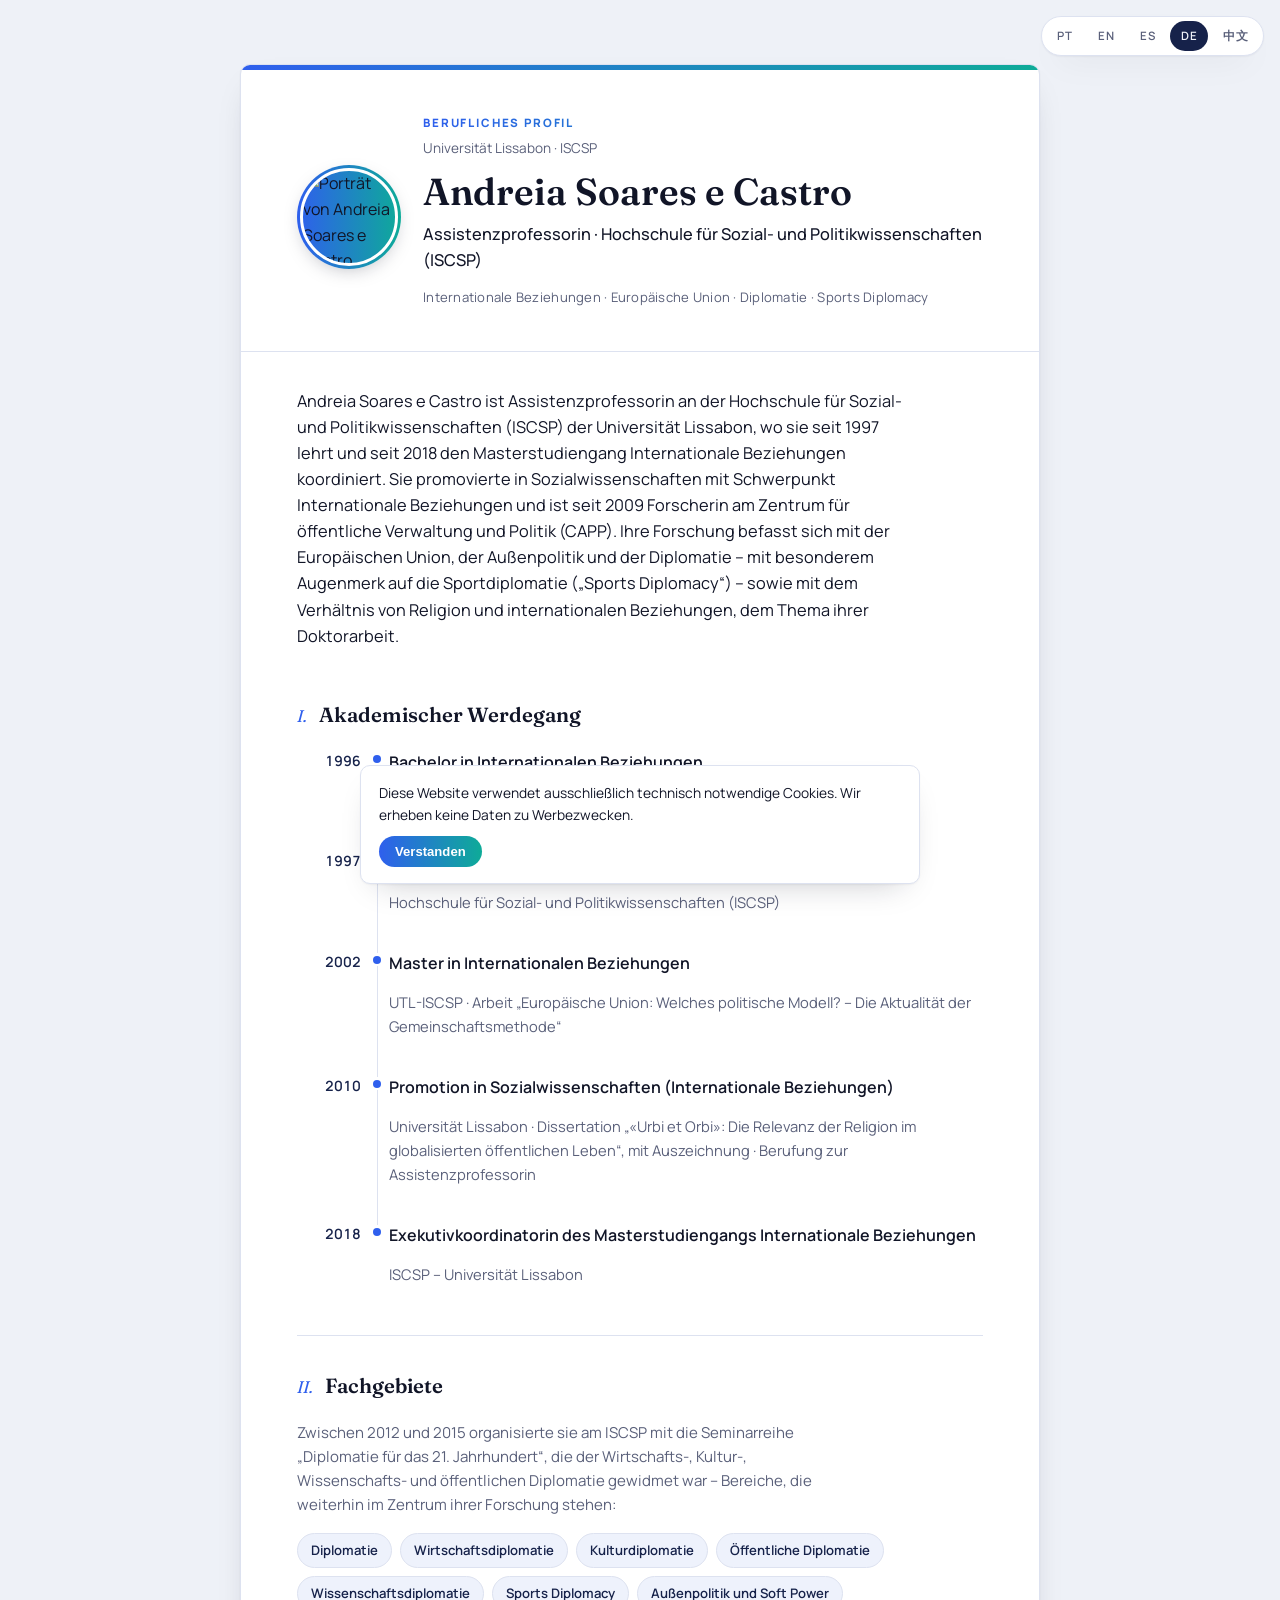
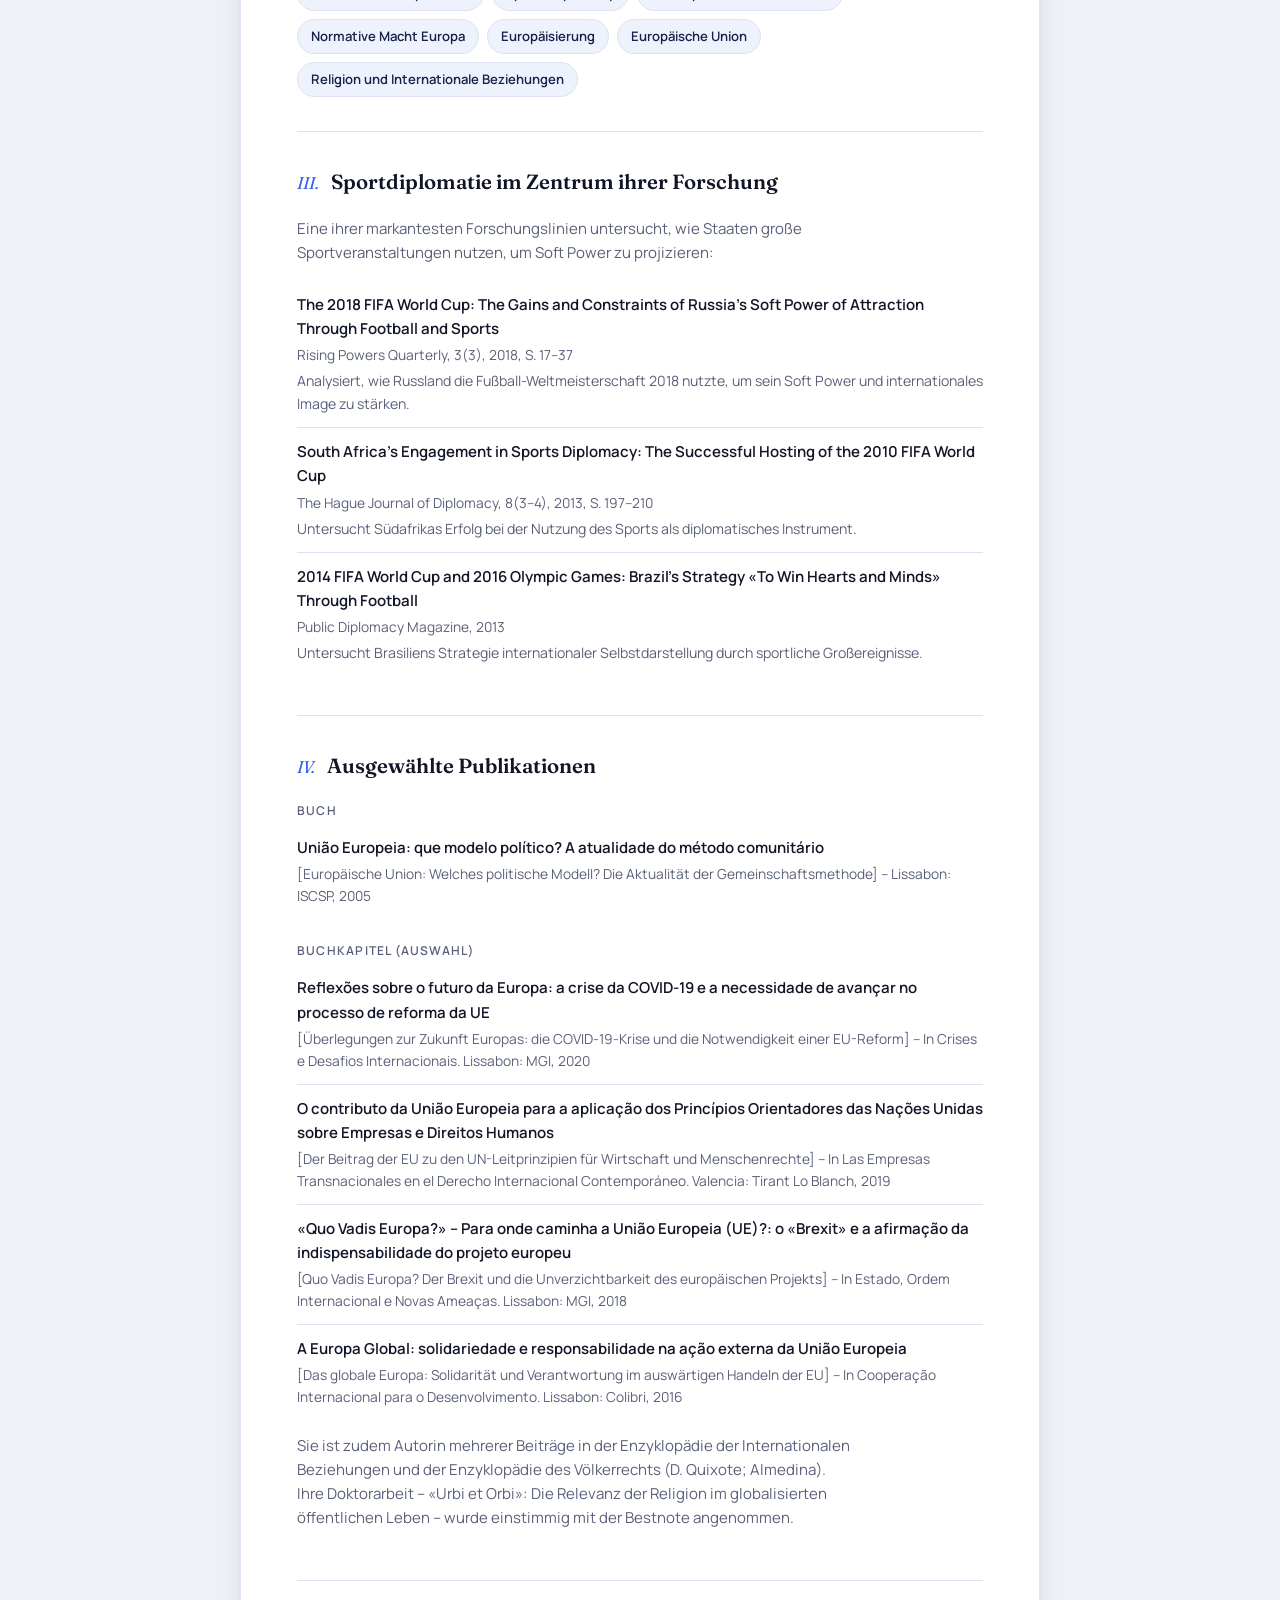
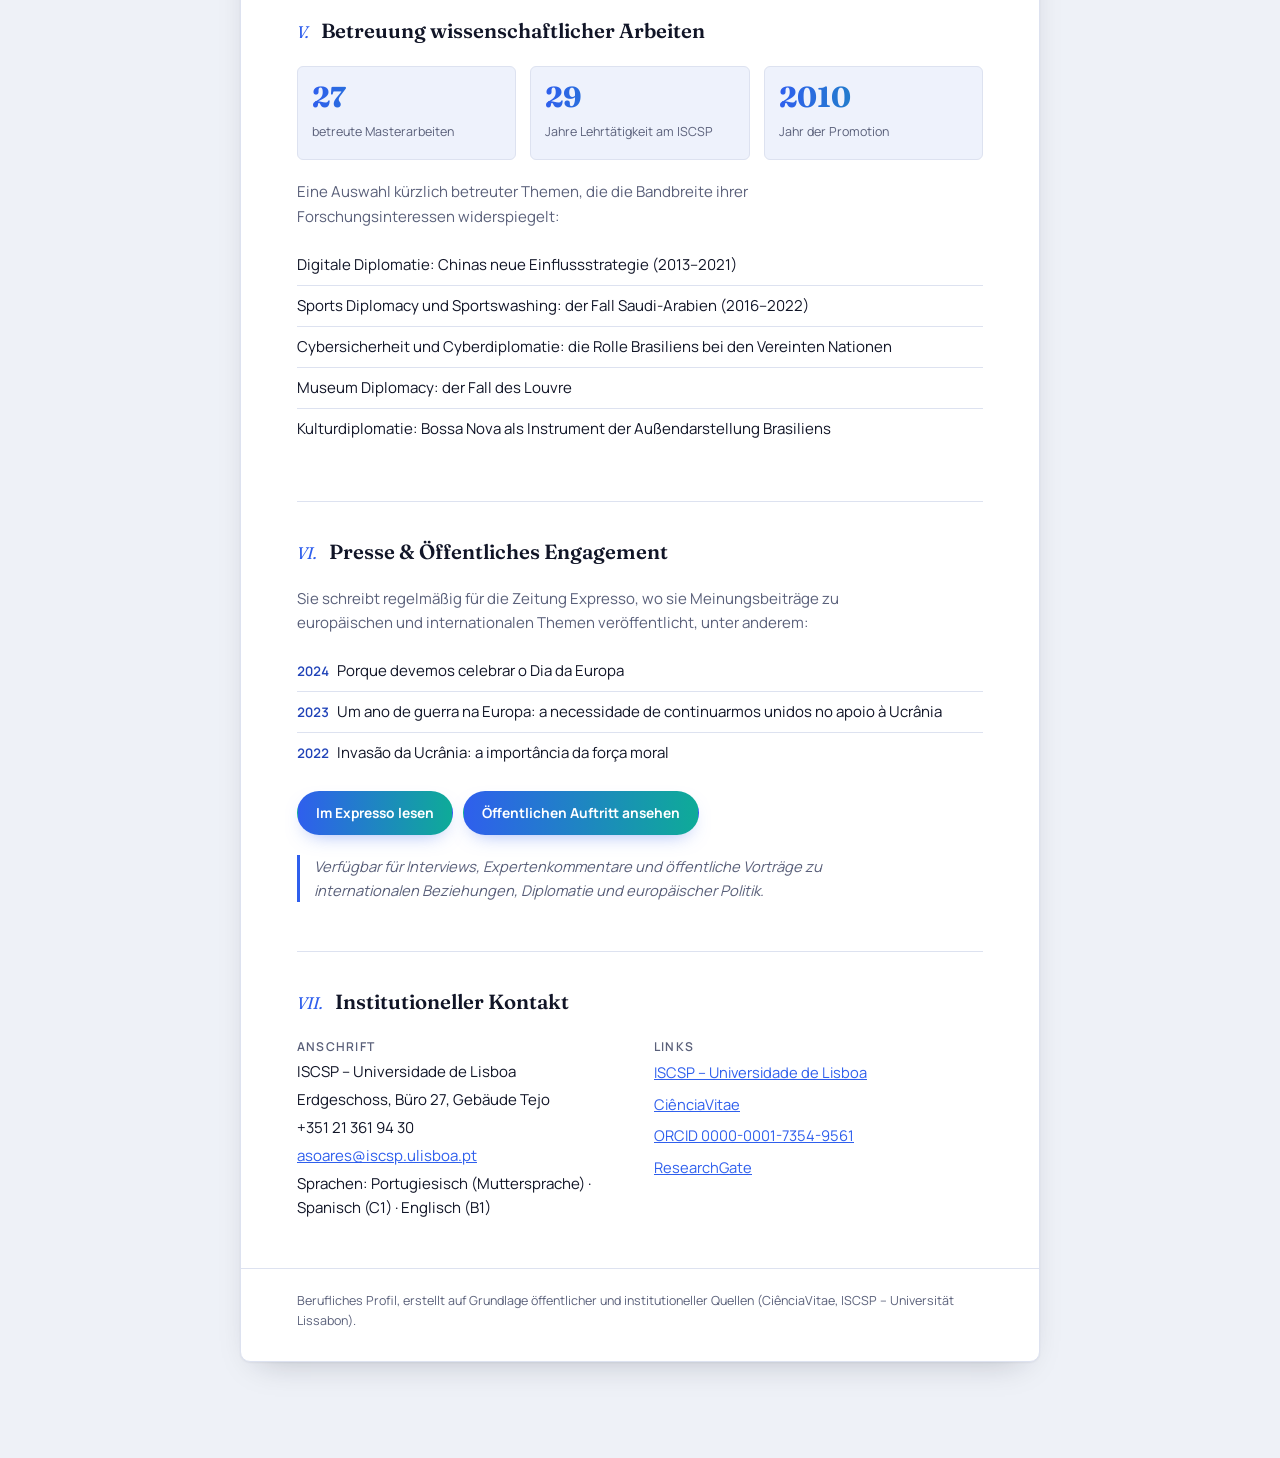
==== de/index.html @ 66e8381f "Rename index.html.txt to index.html" ====
<!doctype html>
<html lang="de" data-lang="de">
<head>
<meta charset="utf-8">
<meta name="viewport" content="width=device-width, initial-scale=1">
<title>Andreia Soares e Castro | Internationale Beziehungen, Europäische Union, Diplomatie</title>
<meta name="description" content="Andreia Soares e Castro, Assistenzprofessorin am ISCSP – Universität Lissabon. Forschung zu Europäischer Union, Außenpolitik, Diplomatie und Sports Diplomacy. Verfügbar für Interviews und öffentliche Auftritte.">
<link rel="canonical" href="https://andreiasoaresecastro.com/de/">
<link rel="alternate" hreflang="pt-PT" href="https://andreiasoaresecastro.com/">
<link rel="alternate" hreflang="en" href="https://andreiasoaresecastro.com/en/">
<link rel="alternate" hreflang="es" href="https://andreiasoaresecastro.com/es/">
<link rel="alternate" hreflang="de" href="https://andreiasoaresecastro.com/de/">
<link rel="alternate" hreflang="zh-CN" href="https://andreiasoaresecastro.com/zh-cn/">
<link rel="alternate" hreflang="x-default" href="https://andreiasoaresecastro.com/">
<meta property="og:type" content="profile">
<meta property="og:title" content="Andreia Soares e Castro | Internationale Beziehungen, Europäische Union, Diplomatie">
<meta property="og:description" content="Andreia Soares e Castro, Assistenzprofessorin am ISCSP – Universität Lissabon. Forschung zu Europäischer Union, Außenpolitik, Diplomatie und Sports Diplomacy. Verfügbar für Interviews und öffentliche Auftritte.">
<meta property="og:url" content="https://andreiasoaresecastro.com/de/">
<meta property="og:image" content="https://www.iscsp.ulisboa.pt/uploads/2018/08/5b87fbf381e65-1-1.jpg">
<meta property="og:locale" content="de_DE">
<meta property="og:site_name" content="Andreia Soares e Castro">
<meta name="twitter:card" content="summary">
<meta name="twitter:title" content="Andreia Soares e Castro | Internationale Beziehungen, Europäische Union, Diplomatie">
<meta name="twitter:description" content="Andreia Soares e Castro, Assistenzprofessorin am ISCSP – Universität Lissabon. Forschung zu Europäischer Union, Außenpolitik, Diplomatie und Sports Diplomacy. Verfügbar für Interviews und öffentliche Auftritte.">
<meta name="twitter:image" content="https://www.iscsp.ulisboa.pt/uploads/2018/08/5b87fbf381e65-1-1.jpg">
<meta name="robots" content="index, follow">
<link rel="stylesheet" href="../style.css">
<link rel="preconnect" href="https://fonts.googleapis.com">
<link rel="stylesheet" href="https://fonts.googleapis.com/css2?family=Fraunces:opsz,wght@9..144,400;9..144,500;9..144,600;9..144,700&family=Manrope:wght@400;500;600;700;800&display=swap">
<script type="application/ld+json">
{
  "@context": "https://schema.org",
  "@type": "Person",
  "name": "Andreia Soares e Castro",
  "jobTitle": "Assistenzprofessorin · Hochschule für Sozial- und Politikwissenschaften (ISCSP)",
  "description": "Andreia Soares e Castro, Assistenzprofessorin am ISCSP – Universität Lissabon. Forschung zu Europäischer Union, Außenpolitik, Diplomatie und Sports Diplomacy. Verfügbar für Interviews und öffentliche Auftritte.",
  "url": "https://andreiasoaresecastro.com/de/",
  "image": "https://www.iscsp.ulisboa.pt/uploads/2018/08/5b87fbf381e65-1-1.jpg",
  "worksFor": {
    "@type": "CollegeOrUniversity",
    "name": "ISCSP – Universidade de Lisboa",
    "url": "https://www.iscsp.ulisboa.pt/"
  },
  "alumniOf": {
    "@type": "CollegeOrUniversity",
    "name": "Universidade de Lisboa"
  },
  "knowsLanguage": [
    "pt",
    "es",
    "en"
  ],
  "sameAs": [
    "https://www.iscsp.ulisboa.pt/pt/institucional/docentes/docentes/andreia-mendes-soares-e-castro",
    "https://www.cienciavitae.pt/portal/1B1D-8841-751B",
    "https://orcid.org/0000-0001-7354-9561",
    "https://www.researchgate.net/profile/Andreia-Castro",
    "https://expresso.pt/autores/2022-03-21-andreia-soares-e-castro-ea1dba96"
  ]
}
</script>
</head>
<body data-root="false">
<a class="skip-link" href="#main">Zum Inhalt springen</a>
<nav class="langbar" role="group" aria-label="Sprache">
  <a href="/" data-lang="pt">PT</a><a href="/en/" data-lang="en">EN</a><a href="/es/" data-lang="es">ES</a><a href="/de/" data-lang="de" aria-current="true">DE</a><a href="/zh-cn/" data-lang="zh">中文</a>
</nav>

<div class="sheet">
  <div class="letterhead">
    <span class="portrait-wrap"><img class="portrait" src="https://www.iscsp.ulisboa.pt/uploads/2018/08/5b87fbf381e65-1-1.jpg" alt="Porträt von Andreia Soares e Castro" width="104" height="104" loading="eager"></span>
    <div>
      <p class="eyebrow">BERUFLICHES PROFIL</p>
      <p class="institution">Universität Lissabon · ISCSP</p>
      <h1 class="name">Andreia Soares e Castro</h1>
      <p class="role">Assistenzprofessorin · Hochschule für Sozial- und Politikwissenschaften (ISCSP)</p>
      <p class="tagline">Internationale Beziehungen · Europäische Union · Diplomatie · Sports Diplomacy</p>
    </div>
  </div>

  <main id="main">
    <p class="lede" style="margin-top:28px">Andreia Soares e Castro ist Assistenzprofessorin an der Hochschule für Sozial- und Politikwissenschaften (ISCSP) der Universität Lissabon, wo sie seit 1997 lehrt und seit 2018 den Masterstudiengang Internationale Beziehungen koordiniert. Sie promovierte in Sozialwissenschaften mit Schwerpunkt Internationale Beziehungen und ist seit 2009 Forscherin am Zentrum für öffentliche Verwaltung und Politik (CAPP). Ihre Forschung befasst sich mit der Europäischen Union, der Außenpolitik und der Diplomatie – mit besonderem Augenmerk auf die Sportdiplomatie („Sports Diplomacy“) – sowie mit dem Verhältnis von Religion und internationalen Beziehungen, dem Thema ihrer Doktorarbeit.</p>

    <section class="dossier">
      <div class="sec-head"><span class="sec-num">I.</span><h2 class="sec-title">Akademischer Werdegang</h2></div>
      <ul class="timeline"><li><span class="yr">1996</span><p class="tl-title">Bachelor in Internationalen Beziehungen</p><p class="tl-detail">16/20 · UTL-ISCSP</p></li><li><span class="yr">1997</span><p class="tl-title">Beginn der Lehrtätigkeit</p><p class="tl-detail">Hochschule für Sozial- und Politikwissenschaften (ISCSP)</p></li><li><span class="yr">2002</span><p class="tl-title">Master in Internationalen Beziehungen</p><p class="tl-detail">UTL-ISCSP · Arbeit „Europäische Union: Welches politische Modell? – Die Aktualität der Gemeinschaftsmethode“</p></li><li><span class="yr">2010</span><p class="tl-title">Promotion in Sozialwissenschaften (Internationale Beziehungen)</p><p class="tl-detail">Universität Lissabon · Dissertation „«Urbi et Orbi»: Die Relevanz der Religion im globalisierten öffentlichen Leben“, mit Auszeichnung · Berufung zur Assistenzprofessorin</p></li><li><span class="yr">2018</span><p class="tl-title">Exekutivkoordinatorin des Masterstudiengangs Internationale Beziehungen</p><p class="tl-detail">ISCSP – Universität Lissabon</p></li></ul>
    </section>

    <section class="dossier">
      <div class="sec-head"><span class="sec-num">II.</span><h2 class="sec-title">Fachgebiete</h2></div>
      <p class="intro-line">Zwischen 2012 und 2015 organisierte sie am ISCSP mit die Seminarreihe „Diplomatie für das 21. Jahrhundert“, die der Wirtschafts-, Kultur-, Wissenschafts- und öffentlichen Diplomatie gewidmet war – Bereiche, die weiterhin im Zentrum ihrer Forschung stehen:</p>
      <div class="tags"><span class="tag">Diplomatie</span><span class="tag">Wirtschaftsdiplomatie</span><span class="tag">Kulturdiplomatie</span><span class="tag">Öffentliche Diplomatie</span><span class="tag">Wissenschaftsdiplomatie</span><span class="tag">Sports Diplomacy</span><span class="tag">Außenpolitik und Soft Power</span><span class="tag">Normative Macht Europa</span><span class="tag">Europäisierung</span><span class="tag">Europäische Union</span><span class="tag">Religion und Internationale Beziehungen</span></div>
    </section>

    <section class="dossier">
      <div class="sec-head"><span class="sec-num">III.</span><h2 class="sec-title">Sportdiplomatie im Zentrum ihrer Forschung</h2></div>
      <p class="intro-line">Eine ihrer markantesten Forschungslinien untersucht, wie Staaten große Sportveranstaltungen nutzen, um Soft Power zu projizieren:</p>
      <ul class="biblio"><li><span class="cite-title">The 2018 FIFA World Cup: The Gains and Constraints of Russia&#x27;s Soft Power of Attraction Through Football and Sports</span><span class="cite-meta">Rising Powers Quarterly, 3(3), 2018, S. 17–37</span><span class="cite-note">Analysiert, wie Russland die Fußball-Weltmeisterschaft 2018 nutzte, um sein Soft Power und internationales Image zu stärken.</span></li><li><span class="cite-title">South Africa&#x27;s Engagement in Sports Diplomacy: The Successful Hosting of the 2010 FIFA World Cup</span><span class="cite-meta">The Hague Journal of Diplomacy, 8(3–4), 2013, S. 197–210</span><span class="cite-note">Untersucht Südafrikas Erfolg bei der Nutzung des Sports als diplomatisches Instrument.</span></li><li><span class="cite-title">2014 FIFA World Cup and 2016 Olympic Games: Brazil&#x27;s Strategy «To Win Hearts and Minds» Through Football</span><span class="cite-meta">Public Diplomacy Magazine, 2013</span><span class="cite-note">Untersucht Brasiliens Strategie internationaler Selbstdarstellung durch sportliche Großereignisse.</span></li></ul>
    </section>

    <section class="dossier">
      <div class="sec-head"><span class="sec-num">IV.</span><h2 class="sec-title">Ausgewählte Publikationen</h2></div>
      <h4 class="sub">Buch</h4>
      <ul class="biblio"><li><span class="cite-title">União Europeia: que modelo político? A atualidade do método comunitário</span><span class="cite-meta">[Europäische Union: Welches politische Modell? Die Aktualität der Gemeinschaftsmethode] – Lissabon: ISCSP, 2005</span></li></ul>
      <h4 class="sub">Buchkapitel (Auswahl)</h4>
      <ul class="biblio"><li><span class="cite-title">Reflexões sobre o futuro da Europa: a crise da COVID-19 e a necessidade de avançar no processo de reforma da UE</span><span class="cite-meta">[Überlegungen zur Zukunft Europas: die COVID-19-Krise und die Notwendigkeit einer EU-Reform] – In Crises e Desafios Internacionais. Lissabon: MGI, 2020</span></li><li><span class="cite-title">O contributo da União Europeia para a aplicação dos Princípios Orientadores das Nações Unidas sobre Empresas e Direitos Humanos</span><span class="cite-meta">[Der Beitrag der EU zu den UN-Leitprinzipien für Wirtschaft und Menschenrechte] – In Las Empresas Transnacionales en el Derecho Internacional Contemporáneo. Valencia: Tirant Lo Blanch, 2019</span></li><li><span class="cite-title">«Quo Vadis Europa?» – Para onde caminha a União Europeia (UE)?: o «Brexit» e a afirmação da indispensabilidade do projeto europeu</span><span class="cite-meta">[Quo Vadis Europa? Der Brexit und die Unverzichtbarkeit des europäischen Projekts] – In Estado, Ordem Internacional e Novas Ameaças. Lissabon: MGI, 2018</span></li><li><span class="cite-title">A Europa Global: solidariedade e responsabilidade na ação externa da União Europeia</span><span class="cite-meta">[Das globale Europa: Solidarität und Verantwortung im auswärtigen Handeln der EU] – In Cooperação Internacional para o Desenvolvimento. Lissabon: Colibri, 2016</span></li></ul>
      <p class="intro-line" style="margin-top:14px">Sie ist zudem Autorin mehrerer Beiträge in der Enzyklopädie der Internationalen Beziehungen und der Enzyklopädie des Völkerrechts (D. Quixote; Almedina). Ihre Doktorarbeit – «Urbi et Orbi»: Die Relevanz der Religion im globalisierten öffentlichen Leben – wurde einstimmig mit der Bestnote angenommen.</p>
    </section>

    <section class="dossier">
      <div class="sec-head"><span class="sec-num">V.</span><h2 class="sec-title">Betreuung wissenschaftlicher Arbeiten</h2></div>
      <div class="stats">
        <div class="stat"><span class="num">27</span><span class="lbl">betreute Masterarbeiten</span></div>
        <div class="stat"><span class="num">29</span><span class="lbl">Jahre Lehrtätigkeit am ISCSP</span></div>
        <div class="stat"><span class="num">2010</span><span class="lbl">Jahr der Promotion</span></div>
      </div>
      <p class="intro-line">Eine Auswahl kürzlich betreuter Themen, die die Bandbreite ihrer Forschungsinteressen widerspiegelt:</p>
      <ul class="press-list"><li>Digitale Diplomatie: Chinas neue Einflussstrategie (2013–2021)</li><li>Sports Diplomacy und Sportswashing: der Fall Saudi-Arabien (2016–2022)</li><li>Cybersicherheit und Cyberdiplomatie: die Rolle Brasiliens bei den Vereinten Nationen</li><li>Museum Diplomacy: der Fall des Louvre</li><li>Kulturdiplomatie: Bossa Nova als Instrument der Außendarstellung Brasiliens</li></ul>
    </section>

    <section class="dossier">
      <div class="sec-head"><span class="sec-num">VI.</span><h2 class="sec-title">Presse &amp; Öffentliches Engagement</h2></div>
      <p class="intro-line">Sie schreibt regelmäßig für die Zeitung Expresso, wo sie Meinungsbeiträge zu europäischen und internationalen Themen veröffentlicht, unter anderem:</p>
      <ul class="press-list"><li><span class="yr-badge">2024</span>Porque devemos celebrar o Dia da Europa</li><li><span class="yr-badge">2023</span>Um ano de guerra na Europa: a necessidade de continuarmos unidos no apoio à Ucrânia</li><li><span class="yr-badge">2022</span>Invasão da Ucrânia: a importância da força moral</li></ul>
      <div class="btnrow">
        <a class="btn" href="https://expresso.pt/autores/2022-03-21-andreia-soares-e-castro-ea1dba96" target="_blank" rel="noopener">Im Expresso lesen</a>
        <a class="btn" href="https://www.facebook.com/watch/?v=1083392265609381" target="_blank" rel="noopener">Öffentlichen Auftritt ansehen</a>
      </div>
      <p class="availability">Verfügbar für Interviews, Expertenkommentare und öffentliche Vorträge zu internationalen Beziehungen, Diplomatie und europäischer Politik.</p>
    </section>

    <section class="dossier">
      <div class="sec-head"><span class="sec-num">VII.</span><h2 class="sec-title">Institutioneller Kontakt</h2></div>
      <div class="contact-grid">
        <div>
          <h4 class="sub">Anschrift</h4>
          <p>ISCSP &ndash; Universidade de Lisboa</p>
          <p>Erdgeschoss, Büro 27, Gebäude Tejo</p>
          <p>+351 21 361 94 30</p>
          <p><a href="mailto:asoares@iscsp.ulisboa.pt">asoares@iscsp.ulisboa.pt</a></p>
          <p>Sprachen: Portugiesisch (Muttersprache) · Spanisch (C1) · Englisch (B1)</p>
        </div>
        <div>
          <h4 class="sub">Links</h4>
          <ul class="linklist">
            <li><a href="https://www.iscsp.ulisboa.pt/pt/institucional/docentes/docentes/andreia-mendes-soares-e-castro" target="_blank" rel="noopener">ISCSP &ndash; Universidade de Lisboa</a></li>
            <li><a href="https://www.cienciavitae.pt/portal/1B1D-8841-751B" target="_blank" rel="noopener">Ci&ecirc;nciaVitae</a></li>
            <li><a href="https://orcid.org/0000-0001-7354-9561" target="_blank" rel="noopener">ORCID 0000-0001-7354-9561</a></li>
            <li><a href="https://www.researchgate.net/profile/Andreia-Castro" target="_blank" rel="noopener">ResearchGate</a></li>
          </ul>
        </div>
      </div>
    </section>
  </main>

  <footer class="colophon">Berufliches Profil, erstellt auf Grundlage öffentlicher und institutioneller Quellen (CiênciaVitae, ISCSP – Universität Lissabon).</footer>
</div>

<div class="cookie-banner" id="cookieBanner" role="dialog" aria-live="polite" hidden>
  <p>Diese Website verwendet ausschließlich technisch notwendige Cookies. Wir erheben keine Daten zu Werbezwecken.</p>
  <button type="button" id="cookieAccept">Verstanden</button>
</div>

<script src="../site.js"></script>
</body>
</html>
---- style.css ----
:root{
    --bg:#eef1f7; --surface:#ffffff; --surface-2:#eef2fc; --ink:#111527; --ink-muted:#5a607a;
    --accent:#2f5fed; --accent-strong:#1f42b8; --accent-2:#0eab98; --line:#dde2f0;
    --navy:#16224a; --link:#2f5fed;
    --grad: linear-gradient(90deg, #2f5fed 0%, #0eab98 100%);
    --shadow: 0 1px 2px rgba(17,21,39,.05), 0 14px 34px -18px rgba(17,21,39,.28);
}
@media (prefers-color-scheme: dark){
    :root:not([data-theme="light"]){
          --bg:#0a0e1a; --surface:#111729; --surface-2:#182140; --ink:#edf0f9; --ink-muted:#99a2c0;
          --accent:#6690ff; --accent-strong:#8fabff; --accent-2:#2fe0c6; --line:#232c48;
          --navy:#9fb4f2; --link:#8fabff;
          --grad: linear-gradient(90deg, #6690ff 0%, #2fe0c6 100%);
          --shadow: 0 1px 2px rgba(0,0,0,.5), 0 14px 34px -16px rgba(0,0,0,.65);
    }
}
:root[data-theme="dark"]{
    --bg:#0a0e1a; --surface:#111729; --surface-2:#182140; --ink:#edf0f9; --ink-muted:#99a2c0;
    --accent:#6690ff; --accent-strong:#8fabff; --accent-2:#2fe0c6; --line:#232c48;
    --navy:#9fb4f2; --link:#8fabff;
    --grad: linear-gradient(90deg, #6690ff 0%, #2fe0c6 100%);
    --shadow: 0 1px 2px rgba(0,0,0,.5), 0 14px 34px -16px rgba(0,0,0,.65);
}
*{box-sizing:border-box;}
body{
    margin:0; background:var(--bg); color:var(--ink);
    font-family:'Manrope','PingFang SC','Microsoft YaHei',-apple-system,sans-serif;
    padding:0 16px; padding-block:64px 96px; line-height:1.6;
}
h1,h2,h3,.display{ font-family:'Fraunces',Georgia,'Songti SC',serif; text-wrap:balance; color:var(--ink); }
a{ color:var(--link); }
.skip-link{ position:absolute; left:-999px; top:auto; }
.skip-link:focus{ position:fixed; left:16px; top:16px; z-index:999; background:var(--surface); color:var(--ink); padding:10px 16px; border-radius:6px; box-shadow:var(--shadow); }

.langbar{
    position:fixed; top:16px; right:16px; z-index:50; display:flex; gap:4px;
    background:var(--surface); border:1px solid var(--line); border-radius:999px; padding:4px; box-shadow:var(--shadow);
}
.langbar a{
    font-family:'Manrope',sans-serif; font-size:.72rem; letter-spacing:.04em; font-weight:600;
    text-decoration:none; color:var(--ink-muted); padding:6px 11px; border-radius:999px; cursor:pointer;
}
.langbar a[aria-current="true"]{ background:var(--navy); color:var(--bg); }
.langbar a:focus-visible{ outline:2px solid var(--accent); outline-offset:2px; }

.sheet{ max-width:800px; margin:0 auto; background:var(--surface); border:1px solid var(--line); border-radius:10px; box-shadow:var(--shadow); overflow:hidden; }
.sheet::before{ content:""; display:block; height:5px; background:var(--grad); }

.letterhead{ padding:44px clamp(20px,5vw,56px) 30px; border-bottom:1px solid var(--line); display:flex; gap:22px; align-items:center; }
.portrait-wrap{ flex:none; width:104px; height:104px; border-radius:50%; background:var(--grad); padding:3px; box-shadow:0 6px 20px -8px rgba(17,21,39,.35); }
.portrait-wrap img{ display:block; width:100%; height:100%; border-radius:50%; object-fit:cover; object-position:top center; border:3px solid var(--surface); }
@media (max-width:480px){ .portrait-wrap{ width:76px; height:76px; } }
.eyebrow{ font-size:.72rem; letter-spacing:.16em; font-weight:800; background:var(--grad); -webkit-background-clip:text; background-clip:text; color:transparent; text-transform:uppercase; margin:0 0 6px; }
.institution{ font-size:.85rem; color:var(--ink-muted); margin:0 0 10px; }
h1.name{ font-size:clamp(1.7rem,4.2vw,2.35rem); font-weight:600; margin:0 0 8px; line-height:1.15; }
.role{ font-size:1.02rem; color:var(--ink); margin:0 0 10px; font-weight:500; }
.tagline{ font-size:.82rem; color:var(--ink-muted); letter-spacing:.02em; }

main{ padding:8px clamp(20px,5vw,56px) 10px; }
section.dossier{ padding:34px 0; border-bottom:1px solid var(--line); }
section.dossier:last-of-type{ border-bottom:none; }
.sec-head{ display:flex; align-items:baseline; gap:12px; margin:0 0 18px; }
.sec-num{ font-family:'Fraunces',serif; font-style:italic; color:var(--accent); font-size:1.05rem; flex:none; }
.sec-title{ font-size:1.28rem; font-weight:600; margin:0; }
p.lede{ font-size:1.02rem; max-width:62ch; color:var(--ink); }
p.intro-line{ color:var(--ink-muted); font-size:.94rem; max-width:62ch; margin:0 0 16px; }

.timeline{ list-style:none; margin:0; padding:0; }
.timeline li{ position:relative; padding:0 0 22px 92px; min-height:22px; }
.timeline li:last-child{ padding-bottom:0; }
.timeline .yr{ position:absolute; left:0; top:0; width:64px; text-align:right; font-variant-numeric:tabular-nums; font-weight:600; color:var(--navy); font-size:.88rem; }
.timeline li::before{ content:""; position:absolute; left:76px; top:5px; width:8px; height:8px; border-radius:50%; background:var(--accent); }
.timeline li::after{ content:""; position:absolute; left:79.5px; top:15px; bottom:-2px; width:1px; background:var(--line); }
.timeline li:last-child::after{ display:none; }
.timeline .tl-title{ font-weight:600; margin:0 0 2px; }
.timeline .tl-detail{ color:var(--ink-muted); font-size:.92rem; }

.tags{ display:flex; flex-wrap:wrap; gap:8px; }
.tag{ background:var(--surface-2); color:var(--navy); border:1px solid var(--line); border-radius:999px; padding:6px 13px; font-size:.82rem; font-weight:600; }

.stats{ display:grid; grid-template-columns:repeat(3,1fr); gap:14px; margin-bottom:20px; }
.stat{ border:1px solid var(--line); border-radius:6px; padding:16px 14px; background:var(--surface-2); }
.stat .num{ font-family:'Fraunces',serif; font-size:1.8rem; font-weight:700; font-variant-numeric:tabular-nums; background:var(--grad); -webkit-background-clip:text; background-clip:text; color:transparent; display:block; line-height:1; margin-bottom:6px; }
.stat .lbl{ font-size:.78rem; color:var(--ink-muted); }
@media (max-width:520px){ .stats{ grid-template-columns:1fr 1fr; } }

.biblio{ list-style:none; margin:0 0 4px; padding:0; }
.biblio li{ padding:12px 0; border-top:1px solid var(--line); font-size:.94rem; }
.biblio li:first-child{ border-top:none; }
.biblio .cite-title{ font-weight:600; }
.biblio .cite-meta{ color:var(--ink-muted); font-size:.86rem; display:block; margin-top:3px;}
.biblio .cite-note{ color:var(--ink-muted); font-size:.88rem; display:block; margin-top:4px; }

h4.sub{ font-family:'Manrope',sans-serif; font-size:.76rem; letter-spacing:.1em; text-transform:uppercase; color:var(--ink-muted); font-weight:600; margin:22px 0 4px; }
h4.sub:first-of-type{ margin-top:2px; }

.press-list{ list-style:none; margin:0 0 18px; padding:0; }
.press-list li{ padding:8px 0; border-top:1px solid var(--line); font-size:.94rem; }
.press-list li:first-child{ border-top:none; }
.press-list .yr-badge{ display:inline-block; font-variant-numeric:tabular-nums; color:var(--accent-strong); font-weight:600; font-size:.82rem; margin-right:8px; }

.btnrow{ display:flex; flex-wrap:wrap; gap:10px; margin:18px 0 20px; }
.btn{ display:inline-flex; align-items:center; gap:6px; border:1px solid transparent; background:var(--grad); color:#fff; text-decoration:none; padding:10px 18px; border-radius:999px; font-size:.86rem; font-weight:700; box-shadow:0 8px 20px -10px rgba(47,95,237,.55); }
.btn:hover{ filter:brightness(1.08); }

.availability{ font-style:italic; color:var(--ink-muted); font-size:.92rem; border-left:3px solid var(--accent); padding-left:14px; max-width:60ch; }

.contact-grid{ display:grid; grid-template-columns:1fr 1fr; gap:22px 28px; }
@media (max-width:560px){ .contact-grid{ grid-template-columns:1fr; } }
.contact-grid h4.sub{ margin-top:0; }
.contact-grid p{ margin:0 0 4px; font-size:.94rem; }
.linklist{ list-style:none; margin:0; padding:0; display:flex; flex-direction:column; gap:6px; }
.linklist a{ font-size:.92rem; }

footer.colophon{ padding:22px clamp(20px,5vw,56px) 30px; font-size:.78rem; color:var(--ink-muted); border-top:1px solid var(--line); }

.cookie-banner{ position:fixed; left:16px; right:16px; bottom:16px; max-width:560px; margin:0 auto; background:var(--surface); border:1px solid var(--line); border-radius:10px; box-shadow:var(--shadow); padding:16px 18px; font-size:.86rem; color:var(--ink); z-index:80; }
.cookie-banner p{ margin:0 0 10px; }
.cookie-banner button{ background:var(--grad); color:#fff; border:none; border-radius:999px; padding:8px 16px; font-weight:700; font-size:.82rem; cursor:pointer; }

[hidden]{ display:none !important; }

@media (prefers-reduced-motion:no-preference){
    .sheet{ animation:rise .5s ease-out; }
    @keyframes rise{ from{ opacity:0; transform:translateY(6px);} to{opacity:1; transform:none;} }
}
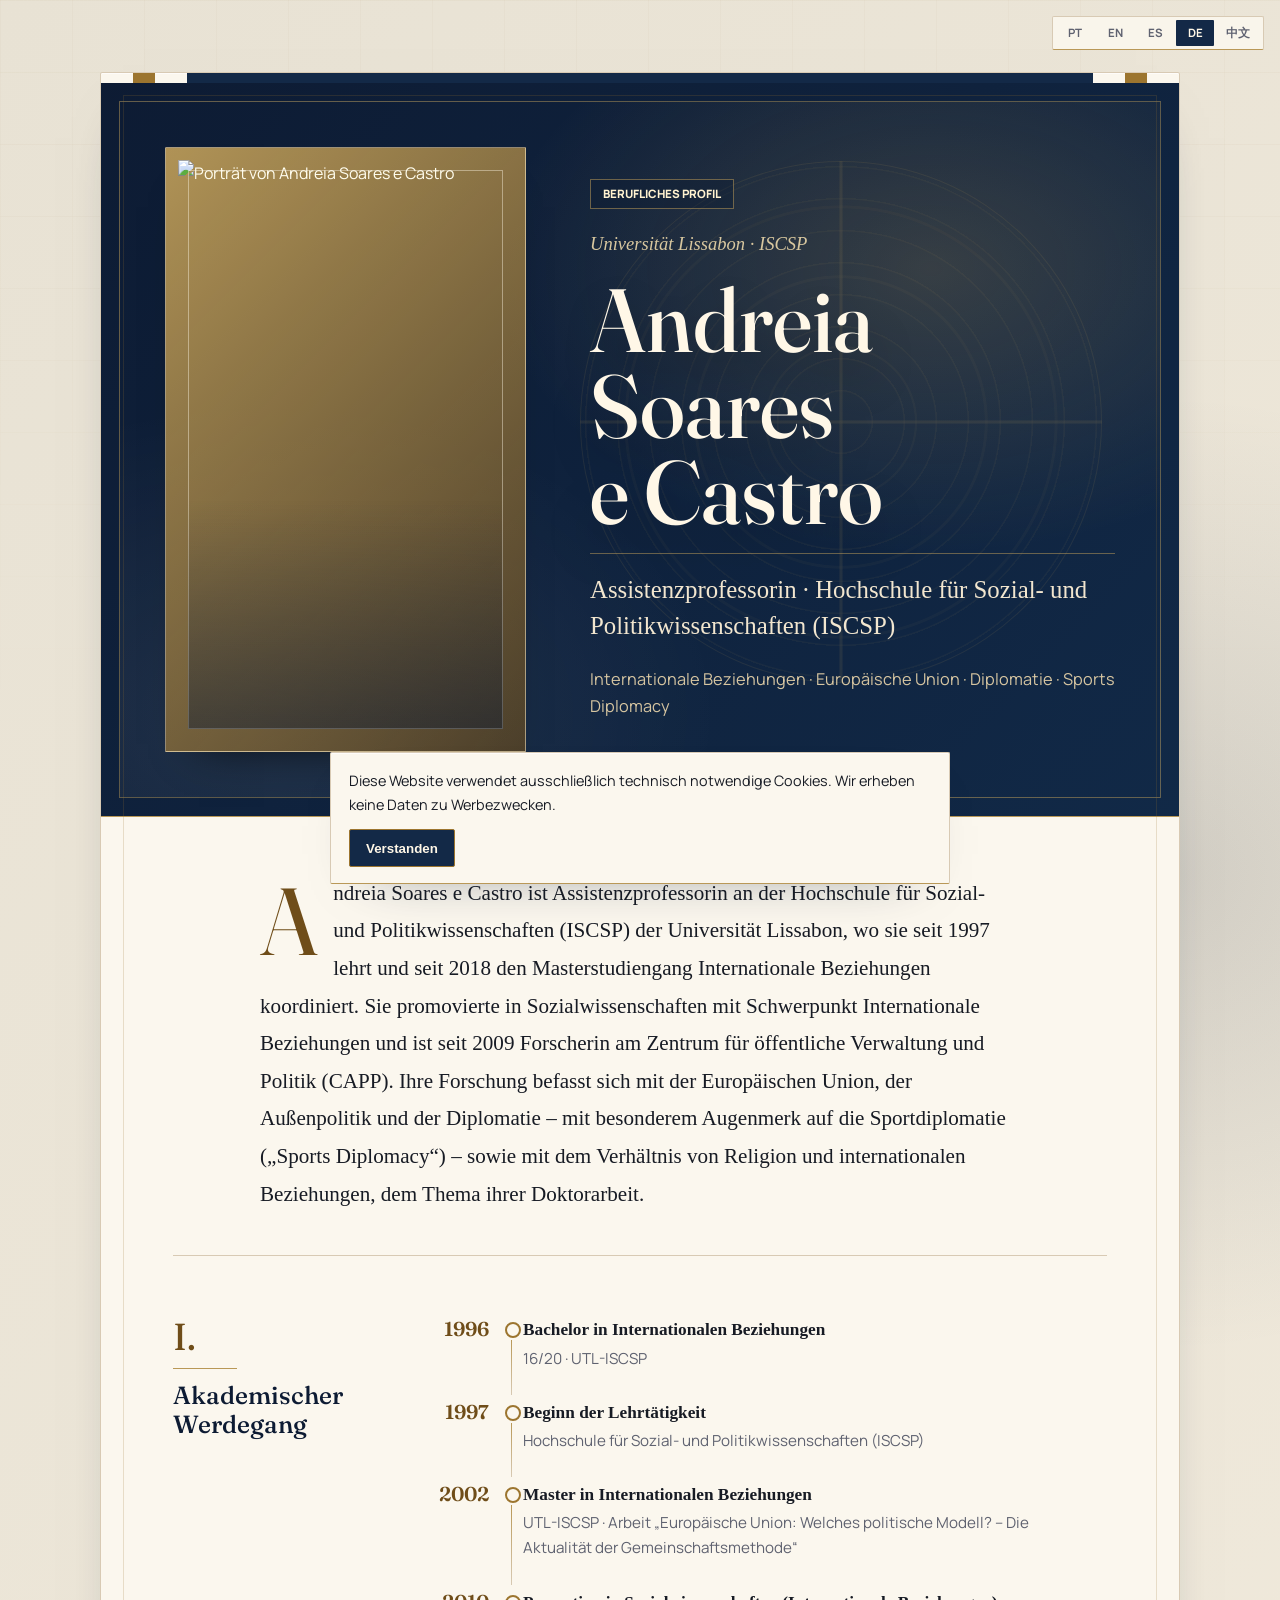
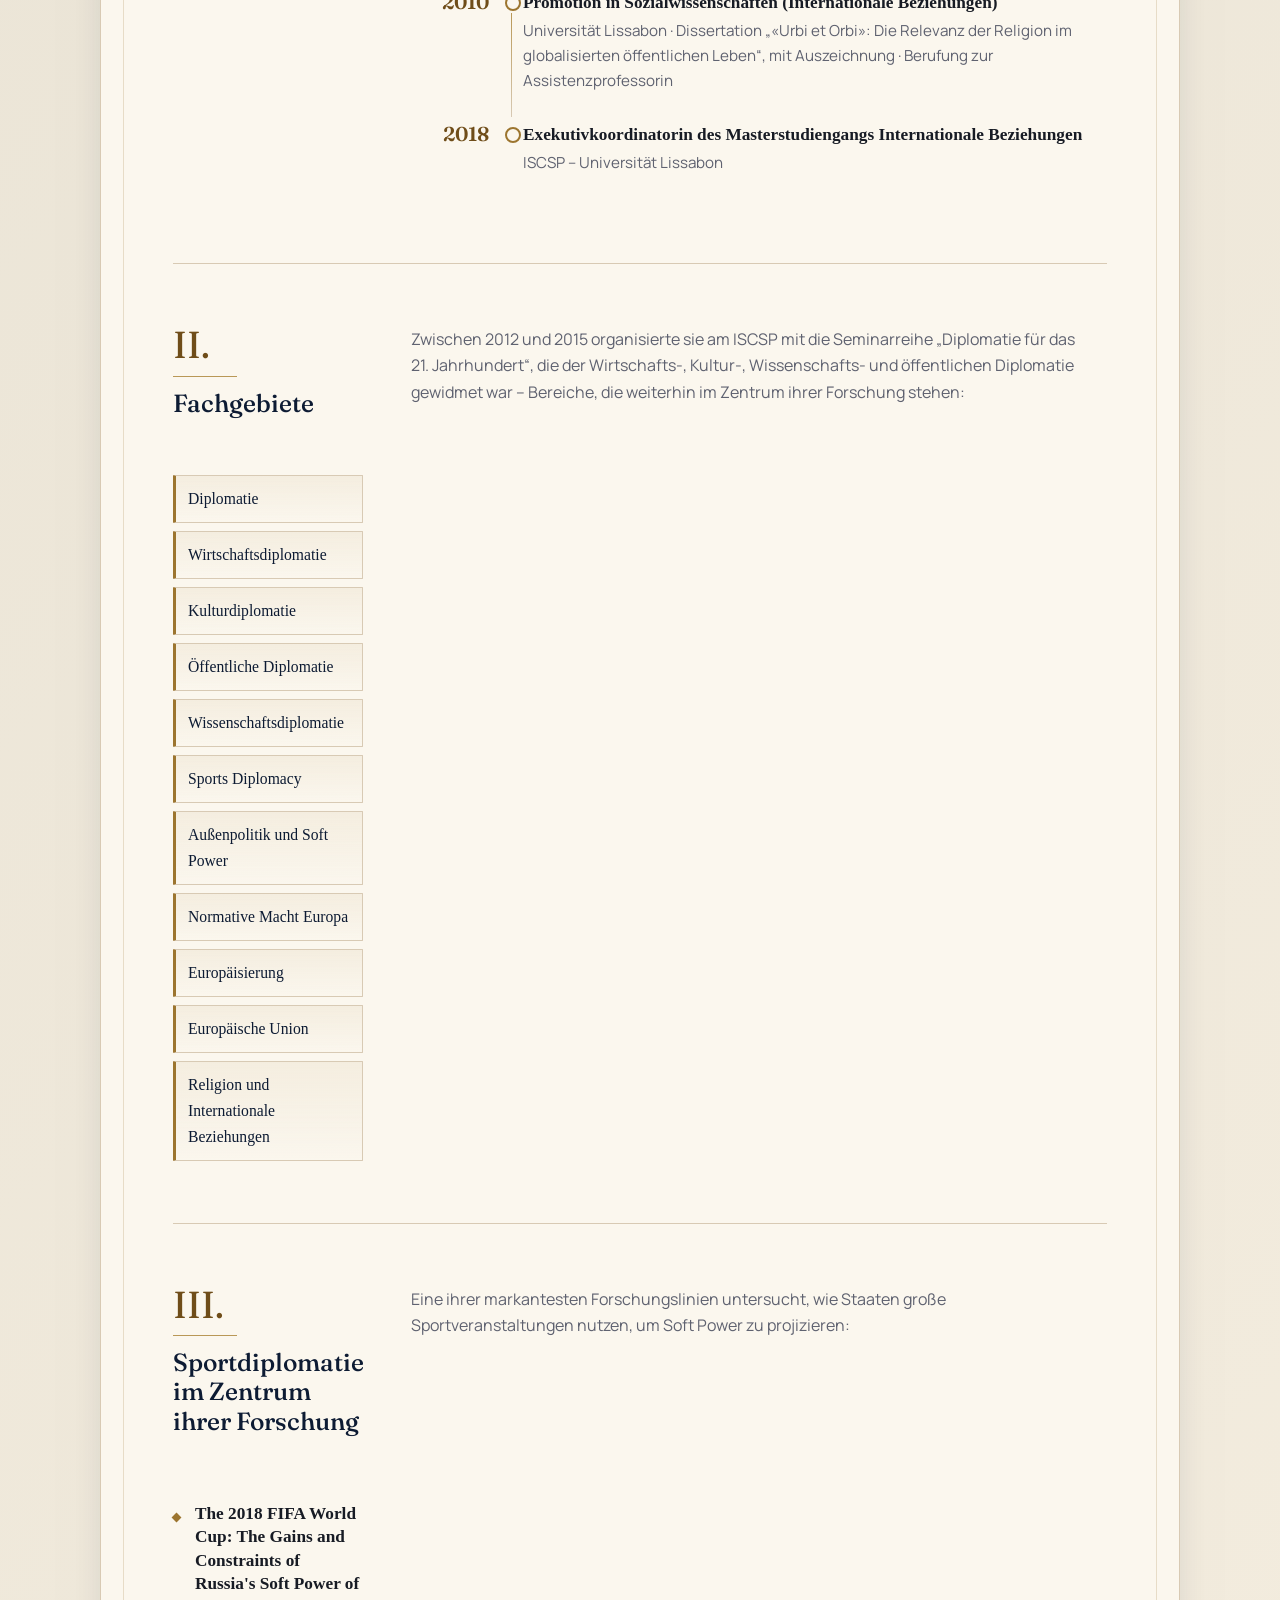
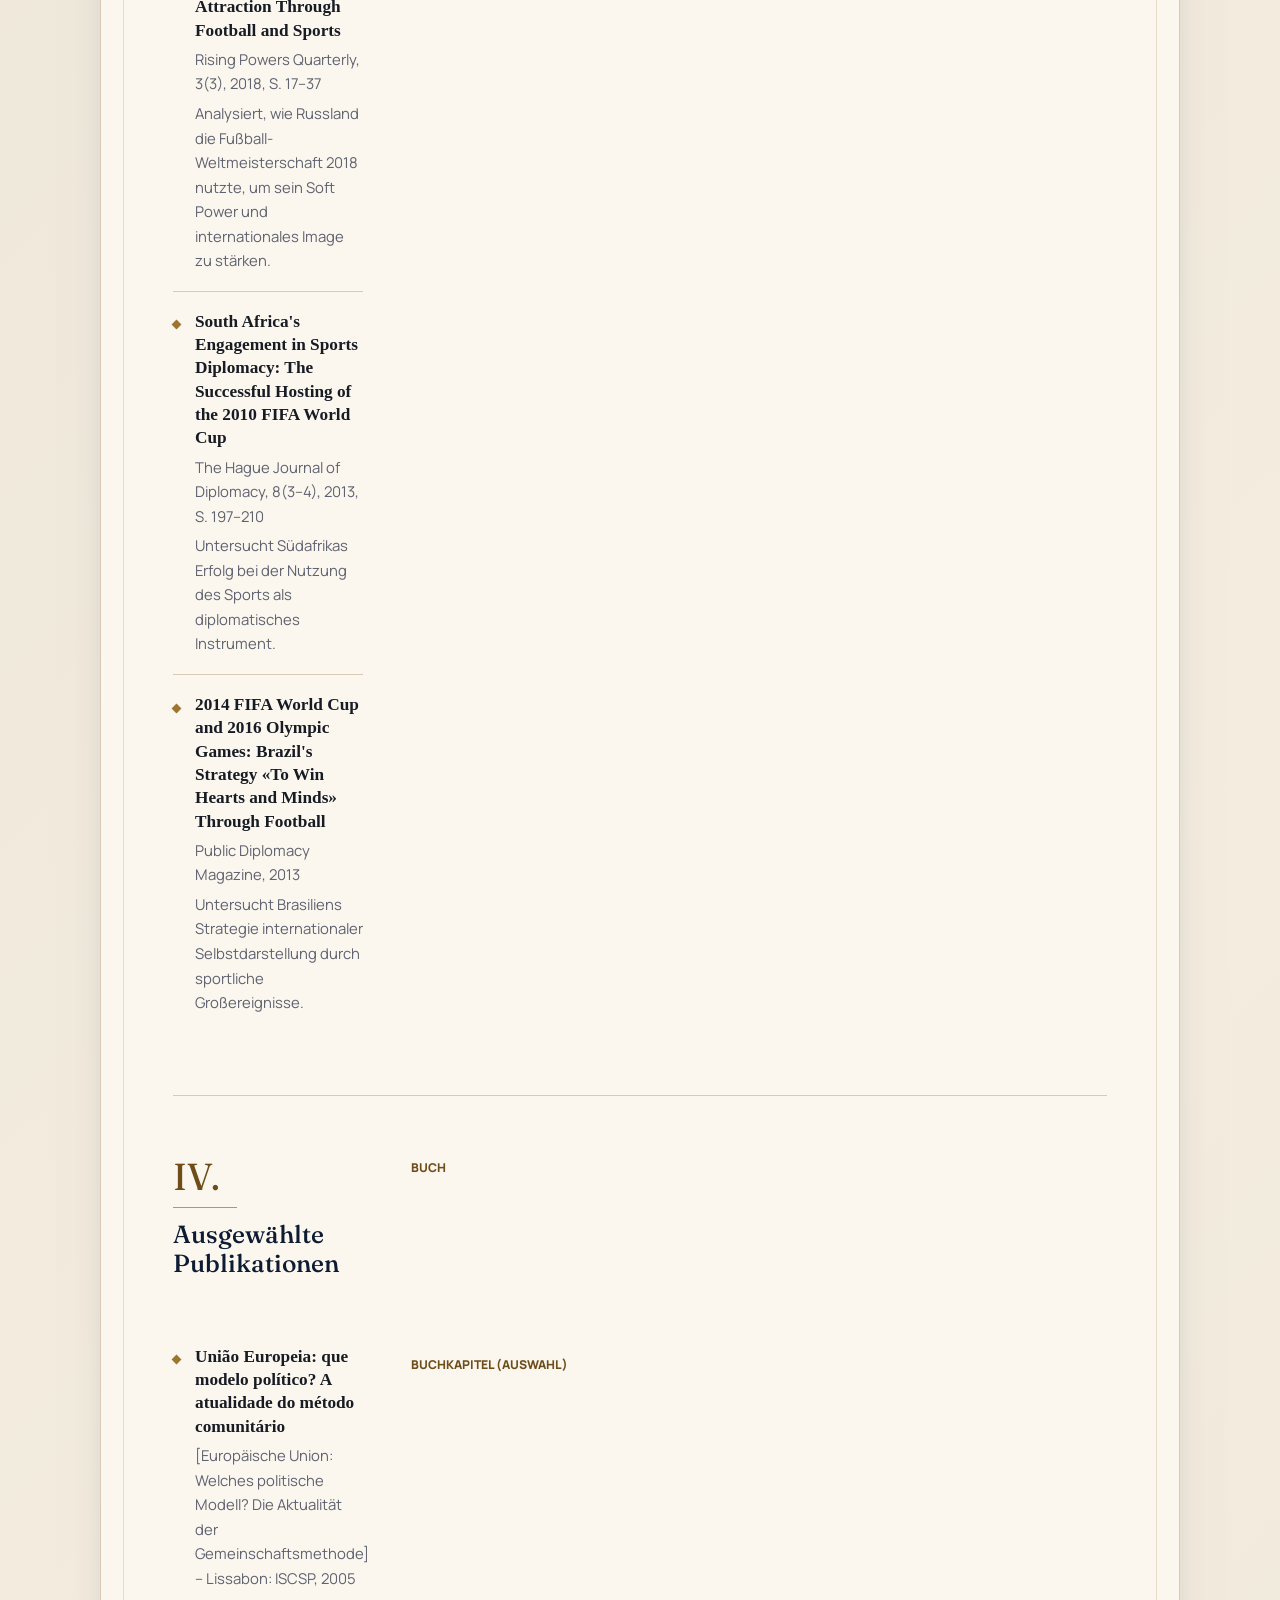
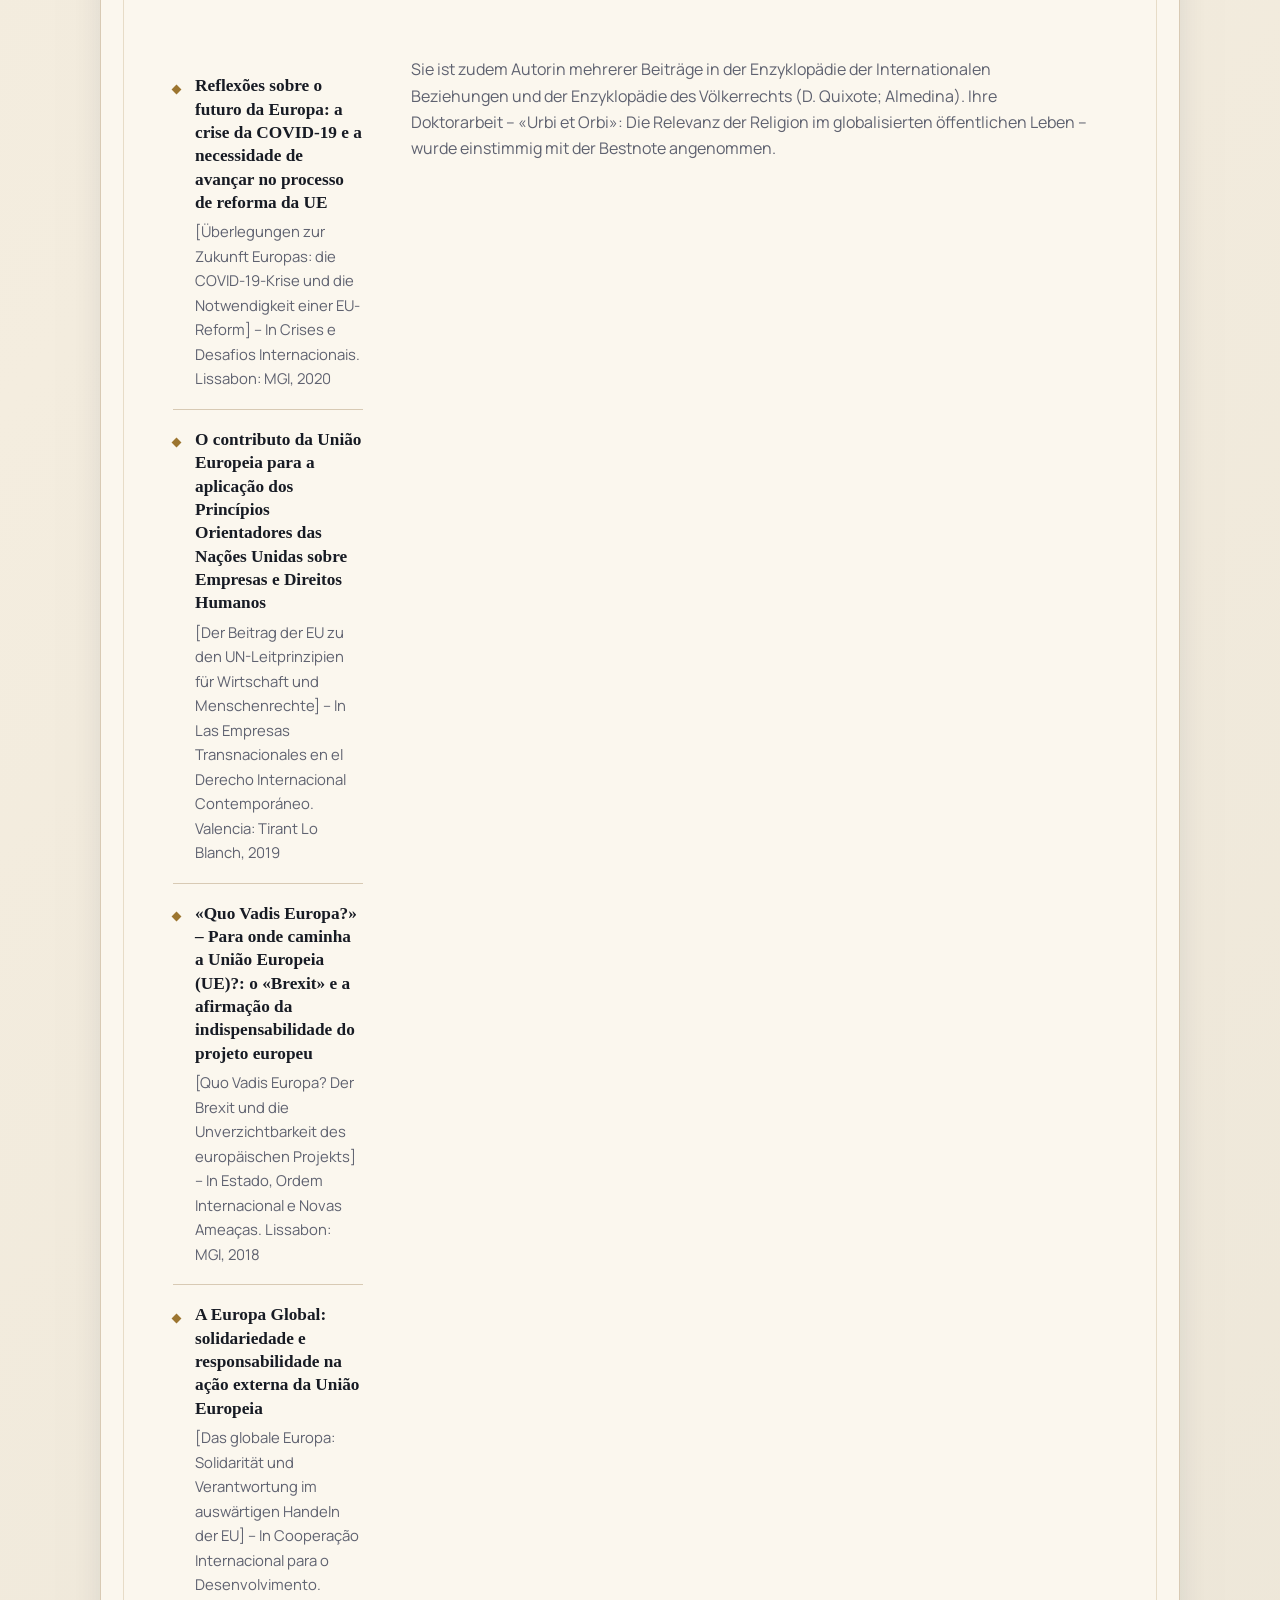
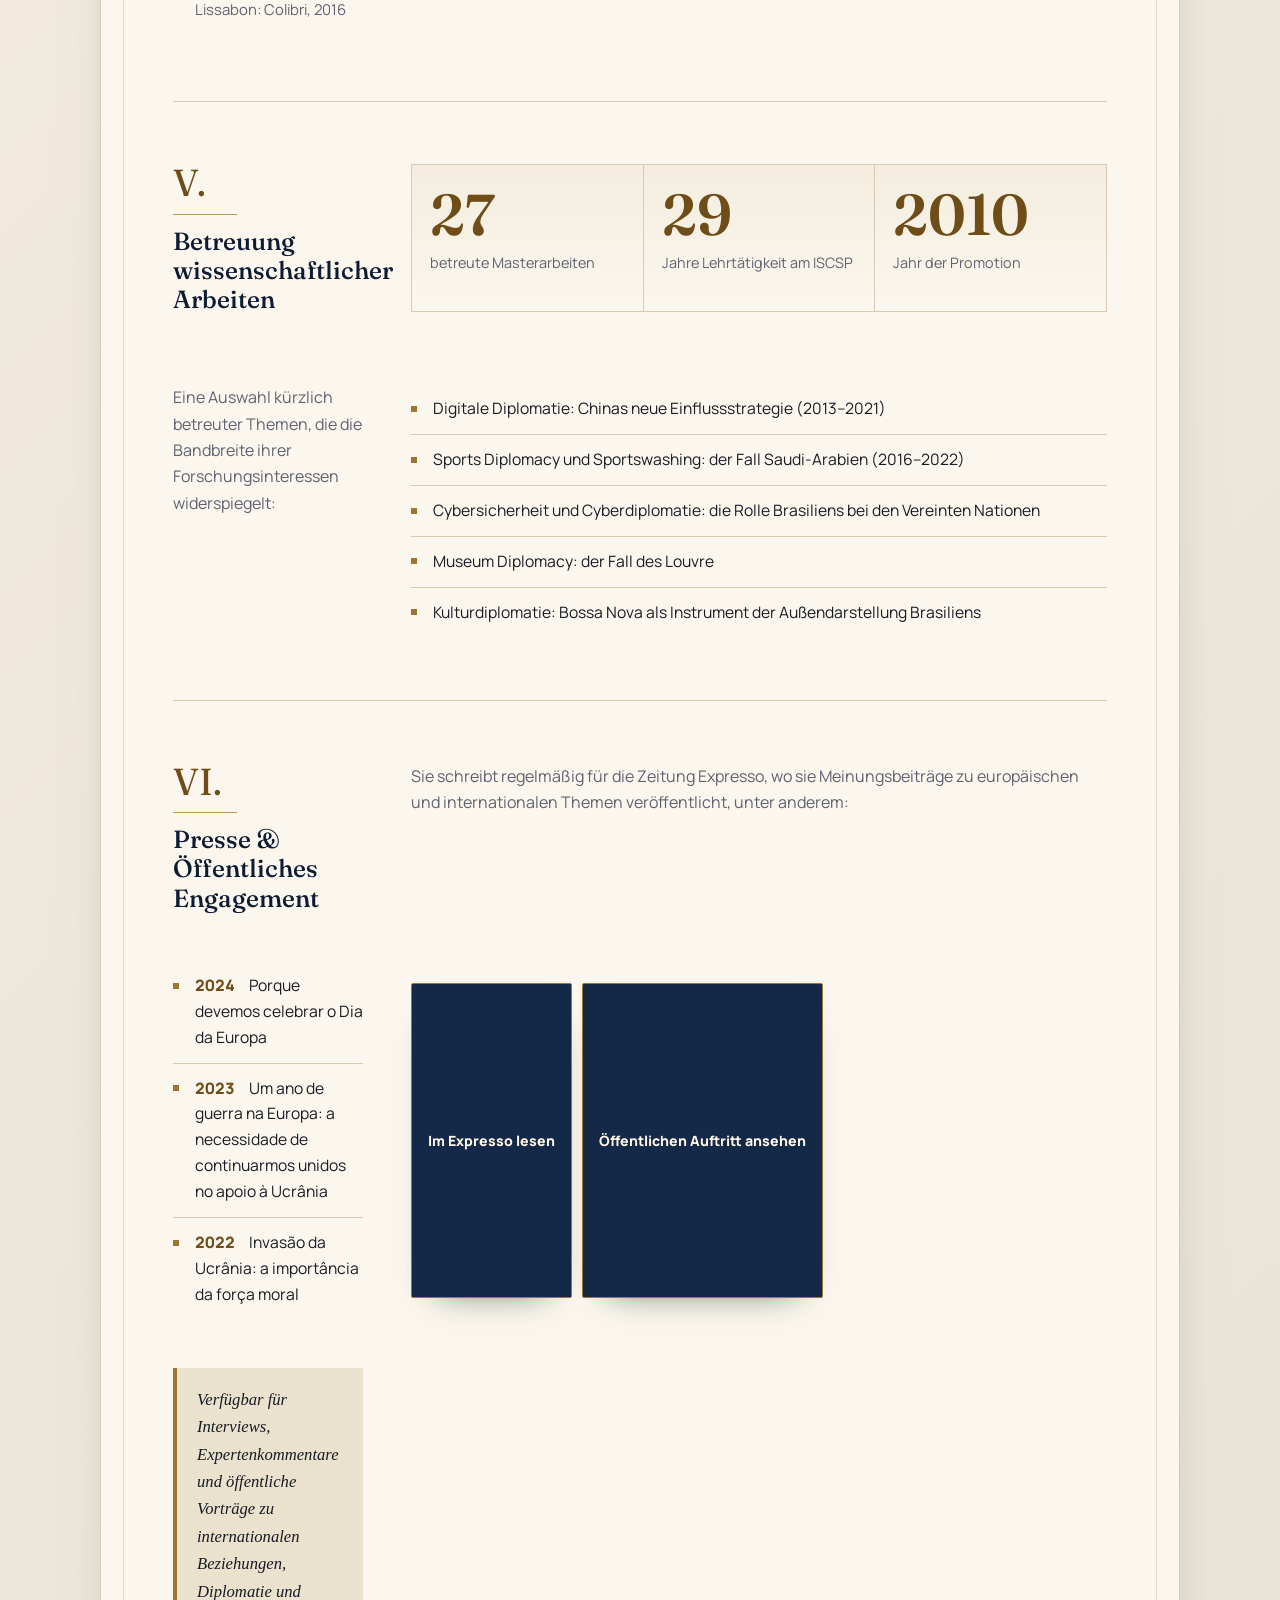
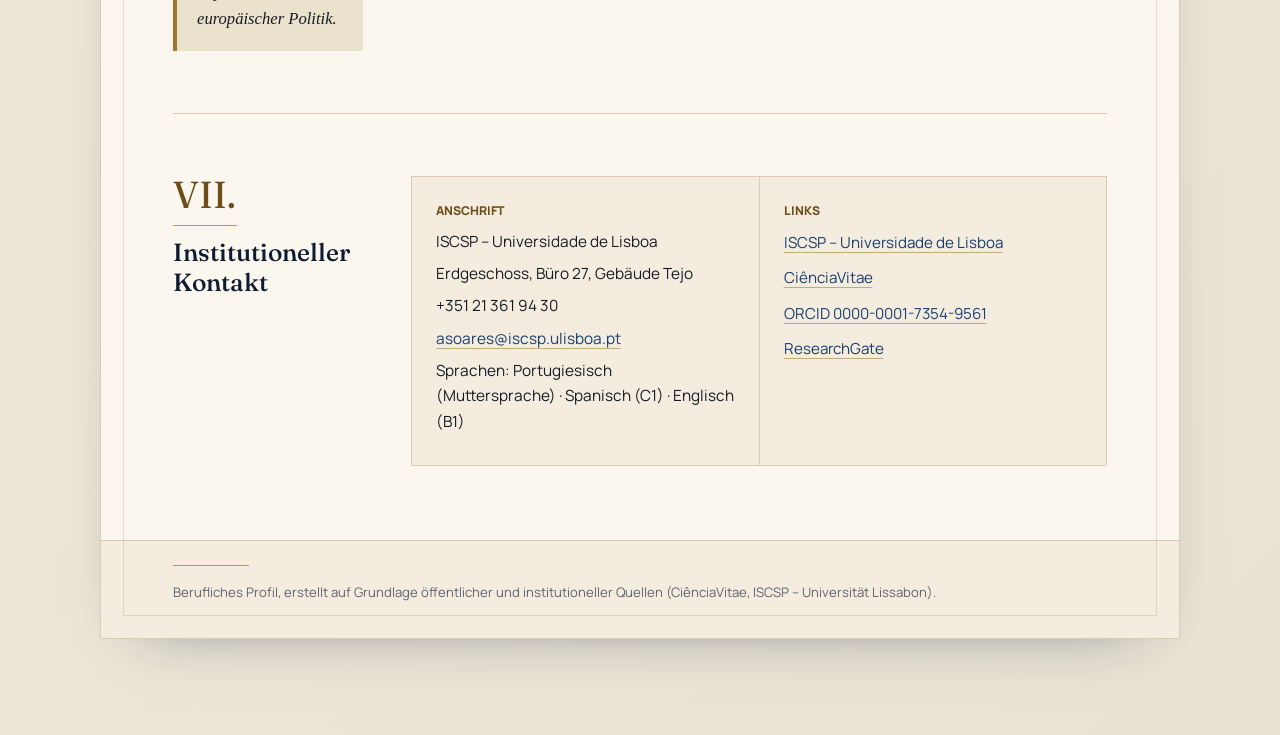
==== commit dab84605: "Redesign diplomatic academic profile" ====
--- a/de/index.html
+++ b/de/index.html
@@ -79,7 +79,7 @@
   </div>
 
   <main id="main">
-    <p class="lede" style="margin-top:28px">Andreia Soares e Castro ist Assistenzprofessorin an der Hochschule für Sozial- und Politikwissenschaften (ISCSP) der Universität Lissabon, wo sie seit 1997 lehrt und seit 2018 den Masterstudiengang Internationale Beziehungen koordiniert. Sie promovierte in Sozialwissenschaften mit Schwerpunkt Internationale Beziehungen und ist seit 2009 Forscherin am Zentrum für öffentliche Verwaltung und Politik (CAPP). Ihre Forschung befasst sich mit der Europäischen Union, der Außenpolitik und der Diplomatie – mit besonderem Augenmerk auf die Sportdiplomatie („Sports Diplomacy“) – sowie mit dem Verhältnis von Religion und internationalen Beziehungen, dem Thema ihrer Doktorarbeit.</p>
+    <p class="lede">Andreia Soares e Castro ist Assistenzprofessorin an der Hochschule für Sozial- und Politikwissenschaften (ISCSP) der Universität Lissabon, wo sie seit 1997 lehrt und seit 2018 den Masterstudiengang Internationale Beziehungen koordiniert. Sie promovierte in Sozialwissenschaften mit Schwerpunkt Internationale Beziehungen und ist seit 2009 Forscherin am Zentrum für öffentliche Verwaltung und Politik (CAPP). Ihre Forschung befasst sich mit der Europäischen Union, der Außenpolitik und der Diplomatie – mit besonderem Augenmerk auf die Sportdiplomatie („Sports Diplomacy“) – sowie mit dem Verhältnis von Religion und internationalen Beziehungen, dem Thema ihrer Doktorarbeit.</p>
 
     <section class="dossier">
       <div class="sec-head"><span class="sec-num">I.</span><h2 class="sec-title">Akademischer Werdegang</h2></div>
@@ -104,7 +104,7 @@
       <ul class="biblio"><li><span class="cite-title">União Europeia: que modelo político? A atualidade do método comunitário</span><span class="cite-meta">[Europäische Union: Welches politische Modell? Die Aktualität der Gemeinschaftsmethode] – Lissabon: ISCSP, 2005</span></li></ul>
       <h4 class="sub">Buchkapitel (Auswahl)</h4>
       <ul class="biblio"><li><span class="cite-title">Reflexões sobre o futuro da Europa: a crise da COVID-19 e a necessidade de avançar no processo de reforma da UE</span><span class="cite-meta">[Überlegungen zur Zukunft Europas: die COVID-19-Krise und die Notwendigkeit einer EU-Reform] – In Crises e Desafios Internacionais. Lissabon: MGI, 2020</span></li><li><span class="cite-title">O contributo da União Europeia para a aplicação dos Princípios Orientadores das Nações Unidas sobre Empresas e Direitos Humanos</span><span class="cite-meta">[Der Beitrag der EU zu den UN-Leitprinzipien für Wirtschaft und Menschenrechte] – In Las Empresas Transnacionales en el Derecho Internacional Contemporáneo. Valencia: Tirant Lo Blanch, 2019</span></li><li><span class="cite-title">«Quo Vadis Europa?» – Para onde caminha a União Europeia (UE)?: o «Brexit» e a afirmação da indispensabilidade do projeto europeu</span><span class="cite-meta">[Quo Vadis Europa? Der Brexit und die Unverzichtbarkeit des europäischen Projekts] – In Estado, Ordem Internacional e Novas Ameaças. Lissabon: MGI, 2018</span></li><li><span class="cite-title">A Europa Global: solidariedade e responsabilidade na ação externa da União Europeia</span><span class="cite-meta">[Das globale Europa: Solidarität und Verantwortung im auswärtigen Handeln der EU] – In Cooperação Internacional para o Desenvolvimento. Lissabon: Colibri, 2016</span></li></ul>
-      <p class="intro-line" style="margin-top:14px">Sie ist zudem Autorin mehrerer Beiträge in der Enzyklopädie der Internationalen Beziehungen und der Enzyklopädie des Völkerrechts (D. Quixote; Almedina). Ihre Doktorarbeit – «Urbi et Orbi»: Die Relevanz der Religion im globalisierten öffentlichen Leben – wurde einstimmig mit der Bestnote angenommen.</p>
+      <p class="intro-line">Sie ist zudem Autorin mehrerer Beiträge in der Enzyklopädie der Internationalen Beziehungen und der Enzyklopädie des Völkerrechts (D. Quixote; Almedina). Ihre Doktorarbeit – «Urbi et Orbi»: Die Relevanz der Religion im globalisierten öffentlichen Leben – wurde einstimmig mit der Bestnote angenommen.</p>
     </section>
 
     <section class="dossier">
--- a/style.css
+++ b/style.css
@@ -1,126 +1,950 @@
 :root{
-    --bg:#eef1f7; --surface:#ffffff; --surface-2:#eef2fc; --ink:#111527; --ink-muted:#5a607a;
-    --accent:#2f5fed; --accent-strong:#1f42b8; --accent-2:#0eab98; --line:#dde2f0;
-    --navy:#16224a; --link:#2f5fed;
-    --grad: linear-gradient(90deg, #2f5fed 0%, #0eab98 100%);
-    --shadow: 0 1px 2px rgba(17,21,39,.05), 0 14px 34px -18px rgba(17,21,39,.28);
-}
+  color-scheme: light;
+  --bg:#e8e2d4;
+  --surface:#fbf7ee;
+  --surface-2:#f4eddf;
+  --surface-3:#ebe1cf;
+  --ink:#171b24;
+  --ink-muted:#5f6270;
+  --accent:#9c752f;
+  --accent-strong:#6f4d19;
+  --accent-2:#c2a05a;
+  --line:#d8cab4;
+  --line-strong:#b99857;
+  --navy:#0d1b33;
+  --navy-2:#132947;
+  --link:#1a3f6f;
+  --gold-wash:rgba(156,117,47,.16);
+  --seal:rgba(156,117,47,.12);
+  --shadow:0 22px 60px -44px rgba(13,27,51,.65), 0 1px 0 rgba(255,255,255,.7) inset;
+}
+
 @media (prefers-color-scheme: dark){
-    :root:not([data-theme="light"]){
-          --bg:#0a0e1a; --surface:#111729; --surface-2:#182140; --ink:#edf0f9; --ink-muted:#99a2c0;
-          --accent:#6690ff; --accent-strong:#8fabff; --accent-2:#2fe0c6; --line:#232c48;
-          --navy:#9fb4f2; --link:#8fabff;
-          --grad: linear-gradient(90deg, #6690ff 0%, #2fe0c6 100%);
-          --shadow: 0 1px 2px rgba(0,0,0,.5), 0 14px 34px -16px rgba(0,0,0,.65);
-    }
-}
+  :root:not([data-theme="light"]){
+    color-scheme: dark;
+    --bg:#070b12;
+    --surface:#0d1420;
+    --surface-2:#121d2d;
+    --surface-3:#18263a;
+    --ink:#f4efe5;
+    --ink-muted:#b9b0a1;
+    --accent:#d3ad65;
+    --accent-strong:#f0cf88;
+    --accent-2:#b88c42;
+    --line:#2a3544;
+    --line-strong:#82632e;
+    --navy:#f1e7d3;
+    --navy-2:#17263b;
+    --link:#e3bf74;
+    --gold-wash:rgba(211,173,101,.13);
+    --seal:rgba(211,173,101,.1);
+    --shadow:0 24px 70px -38px rgba(0,0,0,.9), 0 1px 0 rgba(255,255,255,.06) inset;
+  }
+}
+
 :root[data-theme="dark"]{
-    --bg:#0a0e1a; --surface:#111729; --surface-2:#182140; --ink:#edf0f9; --ink-muted:#99a2c0;
-    --accent:#6690ff; --accent-strong:#8fabff; --accent-2:#2fe0c6; --line:#232c48;
-    --navy:#9fb4f2; --link:#8fabff;
-    --grad: linear-gradient(90deg, #6690ff 0%, #2fe0c6 100%);
-    --shadow: 0 1px 2px rgba(0,0,0,.5), 0 14px 34px -16px rgba(0,0,0,.65);
-}
-*{box-sizing:border-box;}
+  color-scheme: dark;
+  --bg:#070b12;
+  --surface:#0d1420;
+  --surface-2:#121d2d;
+  --surface-3:#18263a;
+  --ink:#f4efe5;
+  --ink-muted:#b9b0a1;
+  --accent:#d3ad65;
+  --accent-strong:#f0cf88;
+  --accent-2:#b88c42;
+  --line:#2a3544;
+  --line-strong:#82632e;
+  --navy:#f1e7d3;
+  --navy-2:#17263b;
+  --link:#e3bf74;
+  --gold-wash:rgba(211,173,101,.13);
+  --seal:rgba(211,173,101,.1);
+  --shadow:0 24px 70px -38px rgba(0,0,0,.9), 0 1px 0 rgba(255,255,255,.06) inset;
+}
+
+*{ box-sizing:border-box; }
+
+html{ scroll-behavior:smooth; }
+
 body{
-    margin:0; background:var(--bg); color:var(--ink);
-    font-family:'Manrope','PingFang SC','Microsoft YaHei',-apple-system,sans-serif;
-    padding:0 16px; padding-block:64px 96px; line-height:1.6;
-}
-h1,h2,h3,.display{ font-family:'Fraunces',Georgia,'Songti SC',serif; text-wrap:balance; color:var(--ink); }
-a{ color:var(--link); }
-.skip-link{ position:absolute; left:-999px; top:auto; }
-.skip-link:focus{ position:fixed; left:16px; top:16px; z-index:999; background:var(--surface); color:var(--ink); padding:10px 16px; border-radius:6px; box-shadow:var(--shadow); }
+  margin:0;
+  min-width:320px;
+  background:
+    radial-gradient(circle at 18% -8%, rgba(156,117,47,.18), transparent 34rem),
+    radial-gradient(circle at 92% 10%, rgba(13,27,51,.12), transparent 30rem),
+    linear-gradient(135deg, var(--bg) 0%, var(--surface-2) 52%, var(--bg) 100%);
+  color:var(--ink);
+  font-family:"Manrope","PingFang SC","Microsoft YaHei",-apple-system,BlinkMacSystemFont,"Segoe UI",sans-serif;
+  line-height:1.65;
+  padding:72px 16px 96px;
+  text-rendering:optimizeLegibility;
+}
+
+body::before{
+  content:"";
+  position:fixed;
+  inset:0;
+  z-index:-1;
+  pointer-events:none;
+  opacity:.5;
+  background-image:
+    linear-gradient(rgba(156,117,47,.08) 1px, transparent 1px),
+    linear-gradient(90deg, rgba(156,117,47,.06) 1px, transparent 1px);
+  background-size:72px 72px;
+  mask-image:linear-gradient(to bottom, #000, transparent 85%);
+}
+
+h1,h2,h3,.display{
+  color:var(--ink);
+  font-family:"Fraunces", Georgia, "Times New Roman", "Songti SC", serif;
+  font-weight:500;
+  letter-spacing:0;
+  text-wrap:balance;
+}
+
+p{ margin-top:0; }
+
+a{
+  color:var(--link);
+  text-decoration-color:rgba(156,117,47,.55);
+  text-decoration-thickness:1px;
+  text-underline-offset:4px;
+  transition:color .2s ease, text-decoration-color .2s ease, background-color .2s ease, border-color .2s ease, transform .2s ease;
+}
+
+a:hover{
+  color:var(--accent-strong);
+  text-decoration-color:currentColor;
+}
+
+:focus-visible{
+  outline:2px solid var(--accent);
+  outline-offset:4px;
+}
+
+.skip-link{
+  position:absolute;
+  left:-999px;
+  top:auto;
+}
+
+.skip-link:focus{
+  position:fixed;
+  left:16px;
+  top:16px;
+  z-index:999;
+  background:var(--navy-2);
+  color:#fff7e7;
+  padding:10px 16px;
+  border:1px solid var(--line-strong);
+  border-radius:2px;
+  box-shadow:var(--shadow);
+}
 
 .langbar{
-    position:fixed; top:16px; right:16px; z-index:50; display:flex; gap:4px;
-    background:var(--surface); border:1px solid var(--line); border-radius:999px; padding:4px; box-shadow:var(--shadow);
-}
+  position:fixed;
+  top:16px;
+  right:16px;
+  z-index:50;
+  display:flex;
+  gap:2px;
+  max-width:calc(100vw - 32px);
+  padding:3px;
+  background:rgba(251,247,238,.9);
+  border:1px solid var(--line);
+  border-bottom-color:var(--line-strong);
+  border-radius:2px;
+  box-shadow:0 12px 32px -24px rgba(13,27,51,.65);
+  backdrop-filter:blur(14px);
+}
+
+:root[data-theme="dark"] .langbar{ background:rgba(13,20,32,.88); }
+
+@media (prefers-color-scheme: dark){
+  :root:not([data-theme="light"]) .langbar{ background:rgba(13,20,32,.88); }
+}
+
 .langbar a{
-    font-family:'Manrope',sans-serif; font-size:.72rem; letter-spacing:.04em; font-weight:600;
-    text-decoration:none; color:var(--ink-muted); padding:6px 11px; border-radius:999px; cursor:pointer;
-}
-.langbar a[aria-current="true"]{ background:var(--navy); color:var(--bg); }
-.langbar a:focus-visible{ outline:2px solid var(--accent); outline-offset:2px; }
-
-.sheet{ max-width:800px; margin:0 auto; background:var(--surface); border:1px solid var(--line); border-radius:10px; box-shadow:var(--shadow); overflow:hidden; }
-.sheet::before{ content:""; display:block; height:5px; background:var(--grad); }
-
-.letterhead{ padding:44px clamp(20px,5vw,56px) 30px; border-bottom:1px solid var(--line); display:flex; gap:22px; align-items:center; }
-.portrait-wrap{ flex:none; width:104px; height:104px; border-radius:50%; background:var(--grad); padding:3px; box-shadow:0 6px 20px -8px rgba(17,21,39,.35); }
-.portrait-wrap img{ display:block; width:100%; height:100%; border-radius:50%; object-fit:cover; object-position:top center; border:3px solid var(--surface); }
-@media (max-width:480px){ .portrait-wrap{ width:76px; height:76px; } }
-.eyebrow{ font-size:.72rem; letter-spacing:.16em; font-weight:800; background:var(--grad); -webkit-background-clip:text; background-clip:text; color:transparent; text-transform:uppercase; margin:0 0 6px; }
-.institution{ font-size:.85rem; color:var(--ink-muted); margin:0 0 10px; }
-h1.name{ font-size:clamp(1.7rem,4.2vw,2.35rem); font-weight:600; margin:0 0 8px; line-height:1.15; }
-.role{ font-size:1.02rem; color:var(--ink); margin:0 0 10px; font-weight:500; }
-.tagline{ font-size:.82rem; color:var(--ink-muted); letter-spacing:.02em; }
-
-main{ padding:8px clamp(20px,5vw,56px) 10px; }
-section.dossier{ padding:34px 0; border-bottom:1px solid var(--line); }
-section.dossier:last-of-type{ border-bottom:none; }
-.sec-head{ display:flex; align-items:baseline; gap:12px; margin:0 0 18px; }
-.sec-num{ font-family:'Fraunces',serif; font-style:italic; color:var(--accent); font-size:1.05rem; flex:none; }
-.sec-title{ font-size:1.28rem; font-weight:600; margin:0; }
-p.lede{ font-size:1.02rem; max-width:62ch; color:var(--ink); }
-p.intro-line{ color:var(--ink-muted); font-size:.94rem; max-width:62ch; margin:0 0 16px; }
-
-.timeline{ list-style:none; margin:0; padding:0; }
-.timeline li{ position:relative; padding:0 0 22px 92px; min-height:22px; }
+  min-width:38px;
+  padding:7px 10px;
+  color:var(--ink-muted);
+  font-size:.72rem;
+  font-weight:700;
+  letter-spacing:0;
+  line-height:1;
+  text-align:center;
+  text-decoration:none;
+  border-radius:1px;
+}
+
+.langbar a[aria-current="true"]{
+  background:var(--navy-2);
+  color:#fff7e7;
+}
+
+.sheet{
+  position:relative;
+  width:min(100%, 1080px);
+  margin:0 auto;
+  overflow:hidden;
+  background:var(--surface);
+  border:1px solid var(--line);
+  border-radius:2px;
+  box-shadow:var(--shadow);
+}
+
+.sheet::before{
+  content:"";
+  display:block;
+  height:10px;
+  background:
+    linear-gradient(90deg, transparent 0 3%, var(--accent) 3% 5%, transparent 5% 8%, var(--navy-2) 8% 92%, transparent 92% 95%, var(--accent) 95% 97%, transparent 97% 100%);
+}
+
+.sheet::after{
+  content:"";
+  position:absolute;
+  inset:22px;
+  pointer-events:none;
+  border:1px solid rgba(156,117,47,.2);
+}
+
+.letterhead{
+  position:relative;
+  isolation:isolate;
+  overflow:hidden;
+  display:grid;
+  grid-template-columns:minmax(270px, 38%) 1fr;
+  gap:clamp(28px, 5vw, 64px);
+  align-items:stretch;
+  min-height:520px;
+  padding:clamp(30px, 6vw, 64px);
+  color:#fff7e7;
+  background:
+    linear-gradient(135deg, rgba(13,27,51,.98), rgba(17,41,71,.96)),
+    var(--navy-2);
+  border-bottom:1px solid var(--line-strong);
+}
+
+.letterhead::before{
+  content:"";
+  position:absolute;
+  inset:18px;
+  z-index:-1;
+  border:1px solid rgba(194,160,90,.45);
+  background:
+    radial-gradient(ellipse at 78% 24%, rgba(194,160,90,.22), transparent 38%),
+    radial-gradient(ellipse at 14% 88%, rgba(255,247,231,.08), transparent 36%);
+}
+
+.letterhead::after{
+  content:"";
+  position:absolute;
+  right:clamp(22px, 6vw, 78px);
+  top:clamp(28px, 7vw, 78px);
+  z-index:-1;
+  width:min(48vw, 520px);
+  aspect-ratio:1;
+  opacity:.26;
+  border:1px solid rgba(194,160,90,.42);
+  border-radius:50%;
+  background:
+    radial-gradient(circle, transparent 0 20%, rgba(194,160,90,.18) 20.2% 20.6%, transparent 20.8% 39%, rgba(194,160,90,.16) 39.2% 39.8%, transparent 40% 58%, rgba(194,160,90,.16) 58.2% 58.8%, transparent 59%),
+    linear-gradient(90deg, transparent 49.6%, rgba(194,160,90,.44) 49.8% 50.2%, transparent 50.4%),
+    linear-gradient(0deg, transparent 49.6%, rgba(194,160,90,.44) 49.8% 50.2%, transparent 50.4%),
+    repeating-radial-gradient(ellipse at center, transparent 0 30px, rgba(194,160,90,.22) 31px 32px);
+}
+
+.portrait-wrap{
+  position:relative;
+  display:block;
+  align-self:stretch;
+  width:100%;
+  min-height:420px;
+  padding:12px;
+  background:linear-gradient(135deg, rgba(194,160,90,.9), rgba(111,77,25,.6));
+  border:1px solid rgba(255,247,231,.4);
+  border-radius:1px;
+  box-shadow:0 26px 42px -34px rgba(0,0,0,.85);
+}
+
+.portrait-wrap::before{
+  content:"";
+  position:absolute;
+  inset:22px;
+  z-index:2;
+  pointer-events:none;
+  border:1px solid rgba(255,247,231,.42);
+}
+
+.portrait-wrap::after{
+  content:"";
+  position:absolute;
+  left:22px;
+  right:22px;
+  bottom:22px;
+  z-index:2;
+  height:38%;
+  pointer-events:none;
+  background:linear-gradient(to top, rgba(13,27,51,.46), transparent);
+}
+
+.portrait-wrap img{
+  display:block;
+  width:100%;
+  height:100%;
+  min-height:396px;
+  object-fit:cover;
+  object-position:center 18%;
+  border:0;
+  border-radius:0;
+  filter:saturate(.88) contrast(1.05);
+}
+
+.letterhead > div{
+  position:relative;
+  display:flex;
+  flex-direction:column;
+  justify-content:center;
+  max-width:680px;
+  padding:clamp(12px, 3vw, 32px) 0;
+}
+
+.eyebrow{
+  width:max-content;
+  max-width:100%;
+  margin:0 0 20px;
+  padding:8px 12px;
+  color:#fff2d0;
+  font-size:.72rem;
+  font-weight:800;
+  letter-spacing:0;
+  line-height:1;
+  text-transform:uppercase;
+  border:1px solid rgba(194,160,90,.52);
+  background:rgba(13,27,51,.38);
+}
+
+.institution{
+  margin:0 0 18px;
+  color:#d8c79f;
+  font-family:Georgia, "Times New Roman", serif;
+  font-size:clamp(.98rem, 1.5vw, 1.16rem);
+  font-style:italic;
+}
+
+h1.name{
+  margin:0 0 18px;
+  color:#fff7e7;
+  font-size:clamp(3rem, 7vw, 6.6rem);
+  font-weight:500;
+  line-height:.96;
+  letter-spacing:0;
+  text-shadow:0 24px 46px rgba(0,0,0,.28);
+}
+
+.role{
+  max-width:42rem;
+  margin:0;
+  padding-top:18px;
+  color:#f2e6cf;
+  font-family:Georgia, "Times New Roman", serif;
+  font-size:clamp(1.12rem, 2vw, 1.55rem);
+  line-height:1.45;
+  border-top:1px solid rgba(194,160,90,.5);
+}
+
+.tagline{
+  display:flex;
+  flex-wrap:wrap;
+  gap:.55rem;
+  max-width:44rem;
+  margin:22px 0 0;
+  color:#d6c5a1;
+  font-size:clamp(.9rem, 1.35vw, 1.02rem);
+}
+
+main{
+  position:relative;
+  padding:0 clamp(20px, 6vw, 72px) 12px;
+}
+
+main > .lede{
+  position:relative;
+  max-width:72ch;
+  margin:0 auto;
+  padding:clamp(34px, 5vw, 58px) 0 clamp(28px, 4vw, 42px);
+  color:var(--ink);
+  font-family:Georgia, "Times New Roman", serif;
+  font-size:clamp(1.08rem, 1.8vw, 1.32rem);
+  line-height:1.78;
+}
+
+main > .lede::first-letter{
+  float:left;
+  margin:.13em .16em 0 0;
+  color:var(--accent-strong);
+  font-family:"Fraunces", Georgia, serif;
+  font-size:4.5em;
+  line-height:.72;
+}
+
+section.dossier{
+  position:relative;
+  display:grid;
+  grid-template-columns:minmax(130px, 190px) 1fr;
+  gap:clamp(18px, 4vw, 48px);
+  padding:clamp(34px, 5.5vw, 62px) 0;
+  border-top:1px solid var(--line);
+}
+
+section.dossier:last-of-type{ border-bottom:0; }
+
+.sec-head{
+  position:sticky;
+  top:82px;
+  align-self:start;
+  display:block;
+  margin:0;
+}
+
+.sec-num{
+  display:block;
+  margin:0 0 12px;
+  color:var(--accent-strong);
+  font-family:"Fraunces", Georgia, serif;
+  font-size:clamp(1.7rem, 3vw, 2.35rem);
+  font-style:normal;
+  font-variant-numeric:tabular-nums;
+  line-height:1;
+}
+
+.sec-num::after{
+  content:"";
+  display:block;
+  width:64px;
+  height:1px;
+  margin-top:12px;
+  background:var(--line-strong);
+}
+
+.sec-title{
+  margin:0;
+  color:var(--navy);
+  font-size:clamp(1.16rem, 2vw, 1.55rem);
+  font-weight:500;
+  line-height:1.18;
+}
+
+p.intro-line{
+  max-width:68ch;
+  margin:0 0 22px;
+  color:var(--ink-muted);
+  font-size:1rem;
+}
+
+.timeline,
+.biblio,
+.press-list,
+.linklist{
+  list-style:none;
+  margin:0;
+  padding:0;
+}
+
+.timeline{
+  position:relative;
+  padding-left:0;
+}
+
+.timeline li{
+  position:relative;
+  min-height:78px;
+  padding:0 0 30px 112px;
+}
+
 .timeline li:last-child{ padding-bottom:0; }
-.timeline .yr{ position:absolute; left:0; top:0; width:64px; text-align:right; font-variant-numeric:tabular-nums; font-weight:600; color:var(--navy); font-size:.88rem; }
-.timeline li::before{ content:""; position:absolute; left:76px; top:5px; width:8px; height:8px; border-radius:50%; background:var(--accent); }
-.timeline li::after{ content:""; position:absolute; left:79.5px; top:15px; bottom:-2px; width:1px; background:var(--line); }
+
+.timeline .yr{
+  position:absolute;
+  left:0;
+  top:0;
+  width:78px;
+  color:var(--accent-strong);
+  font-family:"Fraunces", Georgia, serif;
+  font-size:1.25rem;
+  font-weight:600;
+  font-variant-numeric:tabular-nums;
+  line-height:1.1;
+  text-align:right;
+}
+
+.timeline li::before{
+  content:"";
+  position:absolute;
+  left:94px;
+  top:4px;
+  width:12px;
+  height:12px;
+  background:var(--surface);
+  border:2px solid var(--accent);
+  border-radius:50%;
+}
+
+.timeline li::after{
+  content:"";
+  position:absolute;
+  left:100px;
+  top:22px;
+  bottom:6px;
+  width:1px;
+  background:linear-gradient(to bottom, var(--line-strong), var(--line));
+}
+
 .timeline li:last-child::after{ display:none; }
-.timeline .tl-title{ font-weight:600; margin:0 0 2px; }
-.timeline .tl-detail{ color:var(--ink-muted); font-size:.92rem; }
-
-.tags{ display:flex; flex-wrap:wrap; gap:8px; }
-.tag{ background:var(--surface-2); color:var(--navy); border:1px solid var(--line); border-radius:999px; padding:6px 13px; font-size:.82rem; font-weight:600; }
-
-.stats{ display:grid; grid-template-columns:repeat(3,1fr); gap:14px; margin-bottom:20px; }
-.stat{ border:1px solid var(--line); border-radius:6px; padding:16px 14px; background:var(--surface-2); }
-.stat .num{ font-family:'Fraunces',serif; font-size:1.8rem; font-weight:700; font-variant-numeric:tabular-nums; background:var(--grad); -webkit-background-clip:text; background-clip:text; color:transparent; display:block; line-height:1; margin-bottom:6px; }
-.stat .lbl{ font-size:.78rem; color:var(--ink-muted); }
-@media (max-width:520px){ .stats{ grid-template-columns:1fr 1fr; } }
-
-.biblio{ list-style:none; margin:0 0 4px; padding:0; }
-.biblio li{ padding:12px 0; border-top:1px solid var(--line); font-size:.94rem; }
-.biblio li:first-child{ border-top:none; }
-.biblio .cite-title{ font-weight:600; }
-.biblio .cite-meta{ color:var(--ink-muted); font-size:.86rem; display:block; margin-top:3px;}
-.biblio .cite-note{ color:var(--ink-muted); font-size:.88rem; display:block; margin-top:4px; }
-
-h4.sub{ font-family:'Manrope',sans-serif; font-size:.76rem; letter-spacing:.1em; text-transform:uppercase; color:var(--ink-muted); font-weight:600; margin:22px 0 4px; }
-h4.sub:first-of-type{ margin-top:2px; }
-
-.press-list{ list-style:none; margin:0 0 18px; padding:0; }
-.press-list li{ padding:8px 0; border-top:1px solid var(--line); font-size:.94rem; }
-.press-list li:first-child{ border-top:none; }
-.press-list .yr-badge{ display:inline-block; font-variant-numeric:tabular-nums; color:var(--accent-strong); font-weight:600; font-size:.82rem; margin-right:8px; }
-
-.btnrow{ display:flex; flex-wrap:wrap; gap:10px; margin:18px 0 20px; }
-.btn{ display:inline-flex; align-items:center; gap:6px; border:1px solid transparent; background:var(--grad); color:#fff; text-decoration:none; padding:10px 18px; border-radius:999px; font-size:.86rem; font-weight:700; box-shadow:0 8px 20px -10px rgba(47,95,237,.55); }
-.btn:hover{ filter:brightness(1.08); }
-
-.availability{ font-style:italic; color:var(--ink-muted); font-size:.92rem; border-left:3px solid var(--accent); padding-left:14px; max-width:60ch; }
-
-.contact-grid{ display:grid; grid-template-columns:1fr 1fr; gap:22px 28px; }
-@media (max-width:560px){ .contact-grid{ grid-template-columns:1fr; } }
-.contact-grid h4.sub{ margin-top:0; }
-.contact-grid p{ margin:0 0 4px; font-size:.94rem; }
-.linklist{ list-style:none; margin:0; padding:0; display:flex; flex-direction:column; gap:6px; }
-.linklist a{ font-size:.92rem; }
-
-footer.colophon{ padding:22px clamp(20px,5vw,56px) 30px; font-size:.78rem; color:var(--ink-muted); border-top:1px solid var(--line); }
-
-.cookie-banner{ position:fixed; left:16px; right:16px; bottom:16px; max-width:560px; margin:0 auto; background:var(--surface); border:1px solid var(--line); border-radius:10px; box-shadow:var(--shadow); padding:16px 18px; font-size:.86rem; color:var(--ink); z-index:80; }
-.cookie-banner p{ margin:0 0 10px; }
-.cookie-banner button{ background:var(--grad); color:#fff; border:none; border-radius:999px; padding:8px 16px; font-weight:700; font-size:.82rem; cursor:pointer; }
+
+.timeline .tl-title,
+.timeline .tl-detail{
+  margin:0;
+}
+
+.timeline .tl-title{
+  color:var(--ink);
+  font-family:Georgia, "Times New Roman", serif;
+  font-size:1.08rem;
+  font-weight:700;
+  line-height:1.35;
+}
+
+.timeline .tl-detail{
+  max-width:64ch;
+  margin-top:4px;
+  color:var(--ink-muted);
+  font-size:.95rem;
+}
+
+.tags{
+  display:grid;
+  grid-template-columns:repeat(auto-fit, minmax(190px, 1fr));
+  gap:8px;
+}
+
+.tag{
+  display:flex;
+  align-items:center;
+  min-height:48px;
+  padding:10px 12px;
+  color:var(--navy);
+  background:linear-gradient(180deg, var(--surface-2), transparent);
+  border:1px solid var(--line);
+  border-left:3px solid var(--accent);
+  border-radius:1px;
+  font-family:Georgia, "Times New Roman", serif;
+  font-size:.98rem;
+}
+
+h4.sub{
+  margin:28px 0 8px;
+  color:var(--accent-strong);
+  font-family:"Manrope", sans-serif;
+  font-size:.76rem;
+  font-weight:800;
+  letter-spacing:0;
+  text-transform:uppercase;
+}
+
+h4.sub:first-of-type{ margin-top:0; }
+
+.biblio li{
+  position:relative;
+  padding:18px 0 18px 22px;
+  border-top:1px solid var(--line);
+}
+
+.biblio li:first-child{ border-top:0; }
+
+.biblio li::before{
+  content:"";
+  position:absolute;
+  left:0;
+  top:1.85rem;
+  width:7px;
+  height:7px;
+  background:var(--accent);
+  transform:rotate(45deg);
+}
+
+.biblio .cite-title{
+  display:block;
+  color:var(--ink);
+  font-family:Georgia, "Times New Roman", serif;
+  font-size:1.08rem;
+  font-weight:700;
+  line-height:1.35;
+}
+
+.biblio .cite-meta,
+.biblio .cite-note{
+  display:block;
+  max-width:68ch;
+  margin-top:5px;
+  color:var(--ink-muted);
+  font-size:.93rem;
+}
+
+.stats{
+  display:grid;
+  grid-template-columns:repeat(3, 1fr);
+  gap:1px;
+  margin:0 0 24px;
+  background:var(--line);
+  border:1px solid var(--line);
+}
+
+.stat{
+  min-height:146px;
+  padding:24px 18px;
+  background:linear-gradient(180deg, var(--surface-2), var(--surface));
+  border-radius:0;
+}
+
+.stat .num{
+  display:block;
+  margin:0 0 12px;
+  color:var(--accent-strong);
+  font-family:"Fraunces", Georgia, serif;
+  font-size:clamp(2.3rem, 5vw, 3.6rem);
+  font-weight:600;
+  font-variant-numeric:tabular-nums;
+  line-height:.9;
+}
+
+.stat .lbl{
+  display:block;
+  color:var(--ink-muted);
+  font-size:.9rem;
+  line-height:1.35;
+}
+
+.press-list li{
+  position:relative;
+  padding:12px 0 12px 22px;
+  color:var(--ink);
+  border-top:1px solid var(--line);
+  font-size:.98rem;
+}
+
+.press-list li:first-child{ border-top:0; }
+
+.press-list li::before{
+  content:"";
+  position:absolute;
+  left:0;
+  top:1.35rem;
+  width:6px;
+  height:6px;
+  background:var(--accent);
+}
+
+.press-list .yr-badge{
+  display:inline-block;
+  min-width:44px;
+  margin-right:10px;
+  color:var(--accent-strong);
+  font-weight:800;
+  font-variant-numeric:tabular-nums;
+}
+
+.btnrow{
+  display:flex;
+  flex-wrap:wrap;
+  gap:10px;
+  margin:22px 0;
+}
+
+.btn{
+  display:inline-flex;
+  align-items:center;
+  justify-content:center;
+  min-height:44px;
+  padding:10px 16px;
+  color:#fff7e7;
+  background:var(--navy-2);
+  border:1px solid var(--accent);
+  border-radius:2px;
+  box-shadow:0 18px 34px -28px rgba(13,27,51,.8);
+  font-size:.88rem;
+  font-weight:800;
+  text-decoration:none;
+}
+
+.btn:hover{
+  color:#fff7e7;
+  background:#17335a;
+  border-color:var(--accent-strong);
+  transform:translateY(-1px);
+}
+
+.availability{
+  max-width:64ch;
+  margin:0;
+  padding:18px 20px;
+  color:var(--ink);
+  background:var(--gold-wash);
+  border-left:4px solid var(--accent);
+  font-family:Georgia, "Times New Roman", serif;
+  font-size:1.04rem;
+  font-style:italic;
+}
+
+.contact-grid{
+  display:grid;
+  grid-template-columns:1fr 1fr;
+  gap:1px;
+  overflow:hidden;
+  background:var(--line);
+  border:1px solid var(--line);
+}
+
+.contact-grid > div{
+  padding:24px;
+  background:var(--surface-2);
+}
+
+.contact-grid p{
+  margin:0 0 7px;
+  color:var(--ink);
+  font-size:.96rem;
+}
+
+.linklist{
+  display:flex;
+  flex-direction:column;
+  gap:9px;
+}
+
+.linklist a{
+  font-size:.95rem;
+}
+
+footer.colophon{
+  position:relative;
+  padding:24px clamp(20px, 6vw, 72px) 34px;
+  color:var(--ink-muted);
+  background:var(--surface-2);
+  border-top:1px solid var(--line);
+  font-size:.82rem;
+}
+
+footer.colophon::before{
+  content:"";
+  display:block;
+  width:76px;
+  height:1px;
+  margin:0 0 16px;
+  background:var(--line-strong);
+}
+
+.cookie-banner{
+  position:fixed;
+  left:16px;
+  right:16px;
+  bottom:16px;
+  z-index:80;
+  max-width:620px;
+  margin:0 auto;
+  padding:16px 18px;
+  color:var(--ink);
+  background:var(--surface);
+  border:1px solid var(--line);
+  border-bottom-color:var(--line-strong);
+  border-radius:2px;
+  box-shadow:var(--shadow);
+  font-size:.9rem;
+}
+
+.cookie-banner p{ margin:0 0 12px; }
+
+.cookie-banner button{
+  min-height:38px;
+  padding:8px 16px;
+  color:#fff7e7;
+  background:var(--navy-2);
+  border:1px solid var(--accent);
+  border-radius:2px;
+  font-weight:800;
+  cursor:pointer;
+  transition:background-color .2s ease, border-color .2s ease;
+}
+
+.cookie-banner button:hover{
+  background:#17335a;
+  border-color:var(--accent-strong);
+}
 
 [hidden]{ display:none !important; }
 
-@media (prefers-reduced-motion:no-preference){
-    .sheet{ animation:rise .5s ease-out; }
-    @keyframes rise{ from{ opacity:0; transform:translateY(6px);} to{opacity:1; transform:none;} }
-}
+@media (max-width:880px){
+  body{ padding-inline:12px; }
+
+  .letterhead{
+    grid-template-columns:1fr;
+    min-height:0;
+  }
+
+  .portrait-wrap{
+    width:min(100%, 420px);
+    min-height:360px;
+  }
+
+  .portrait-wrap img{ min-height:336px; }
+
+  .letterhead > div{ padding:0; }
+
+  section.dossier{
+    grid-template-columns:1fr;
+    gap:18px;
+  }
+
+  .sec-head{
+    position:relative;
+    top:auto;
+  }
+
+  .sec-num{
+    display:inline-block;
+    margin:0 12px 0 0;
+    vertical-align:baseline;
+  }
+
+  .sec-num::after{ display:none; }
+
+  .sec-title{
+    display:inline;
+  }
+}
+
+@media (max-width:560px){
+  body{
+    padding:62px 8px 76px;
+  }
+
+  .langbar{
+    left:8px;
+    right:8px;
+    justify-content:center;
+  }
+
+  .langbar a{
+    flex:1 1 0;
+    min-width:0;
+    padding-inline:6px;
+  }
+
+  .sheet::after{ inset:12px; }
+
+  .letterhead{
+    padding:26px 22px 32px;
+  }
+
+  .letterhead::before{ inset:10px; }
+
+  .letterhead::after{
+    right:-24px;
+    top:36px;
+    width:260px;
+  }
+
+  .portrait-wrap{
+    height:260px;
+    min-height:238px;
+    padding:8px;
+  }
+
+  .portrait-wrap::before,
+  .portrait-wrap::after{
+    inset:16px;
+  }
+
+  .portrait-wrap::after{
+    top:auto;
+    height:34%;
+  }
+
+  .portrait-wrap img{
+    height:100%;
+    min-height:0;
+  }
+
+  .eyebrow{
+    width:auto;
+    font-size:.68rem;
+    line-height:1.25;
+  }
+
+  h1.name{
+    font-size:clamp(2.25rem, 13vw, 3.2rem);
+  }
+
+  .role{
+    font-size:1.04rem;
+  }
+
+  main{
+    padding-inline:20px;
+  }
+
+  main > .lede::first-letter{
+    float:none;
+    margin:0;
+    font-size:1em;
+    line-height:inherit;
+  }
+
+  .timeline li{
+    padding-left:82px;
+  }
+
+  .timeline .yr{
+    width:54px;
+    font-size:1.02rem;
+  }
+
+  .timeline li::before{
+    left:68px;
+  }
+
+  .timeline li::after{
+    left:74px;
+  }
+
+  .stats,
+  .contact-grid{
+    grid-template-columns:1fr;
+  }
+}
+
+@media (max-width:400px){
+  main{ padding-inline:16px; }
+
+  .letterhead{
+    padding-inline:18px;
+  }
+
+  .tag{
+    min-height:44px;
+  }
+
+  .btn{
+    width:100%;
+  }
+}
+
+@media (prefers-reduced-motion:reduce){
+  *, *::before, *::after{
+    scroll-behavior:auto !important;
+    transition:none !important;
+    animation:none !important;
+  }
+}
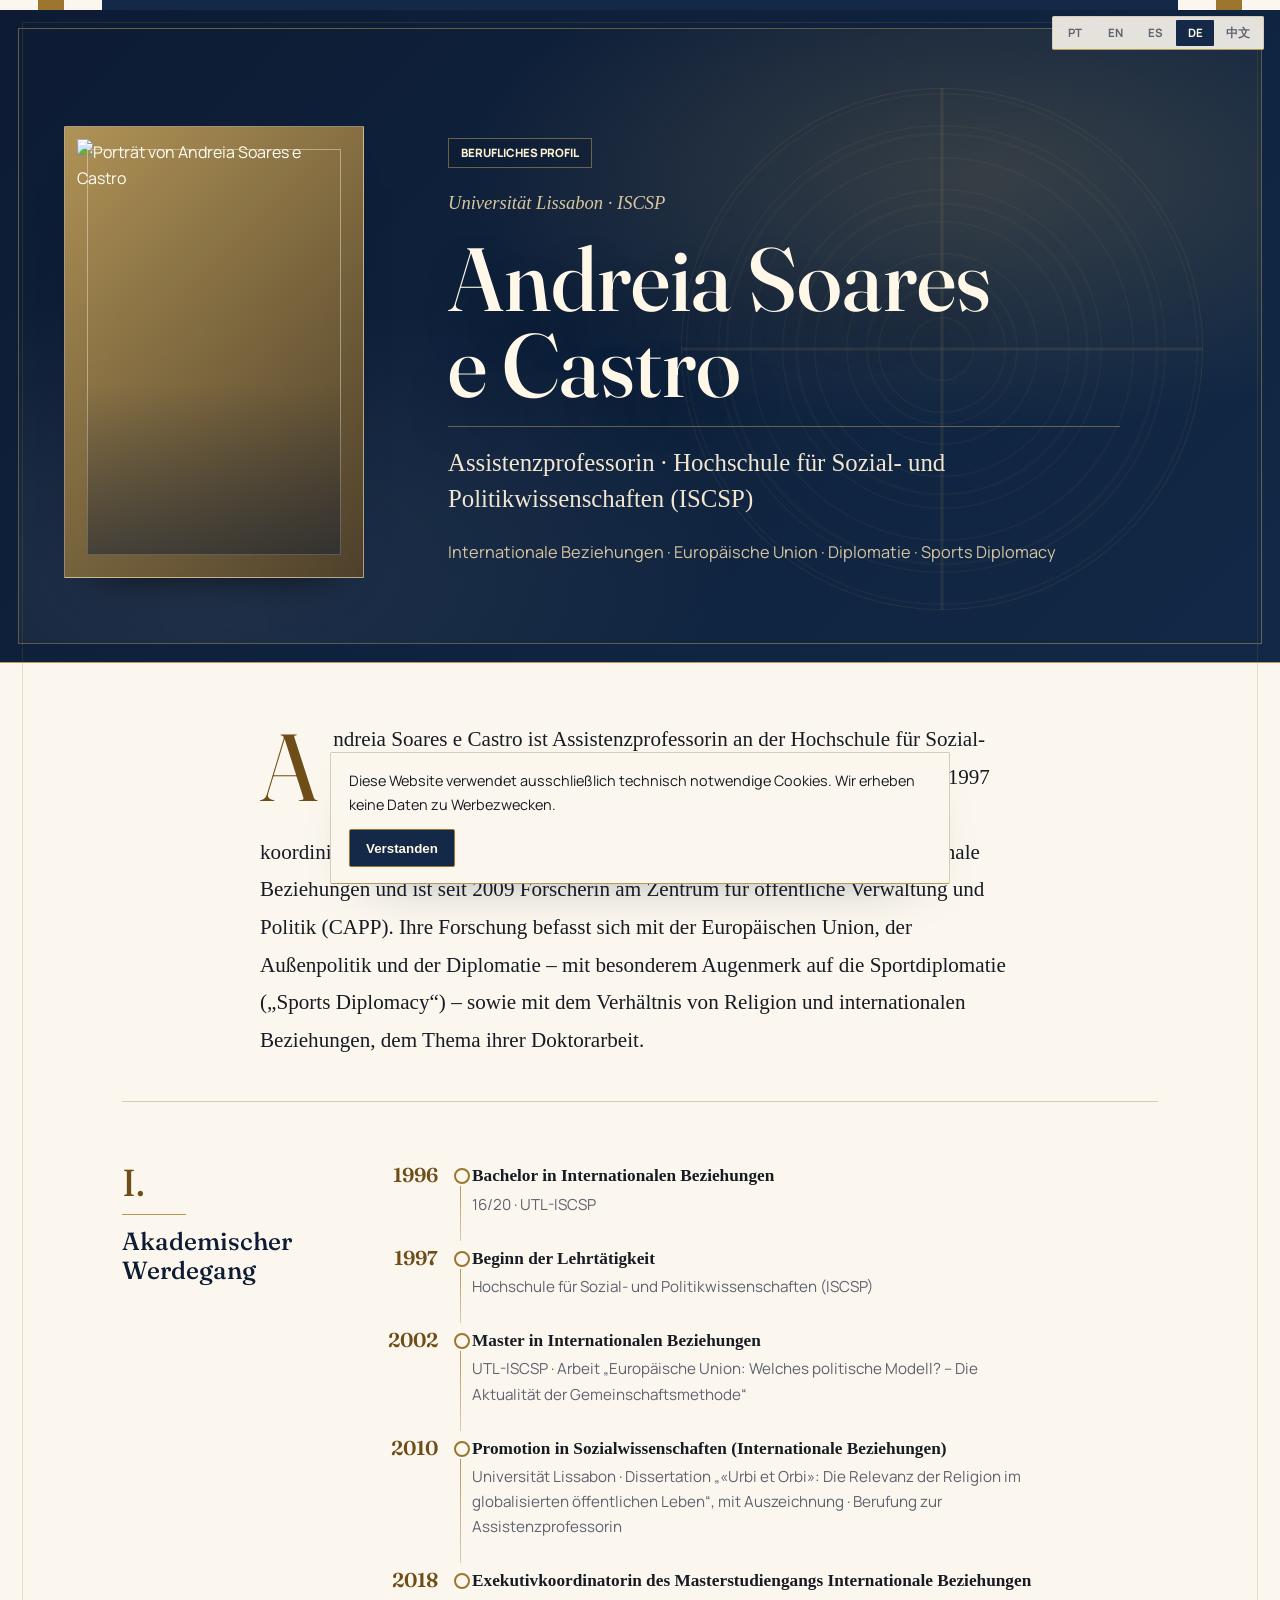
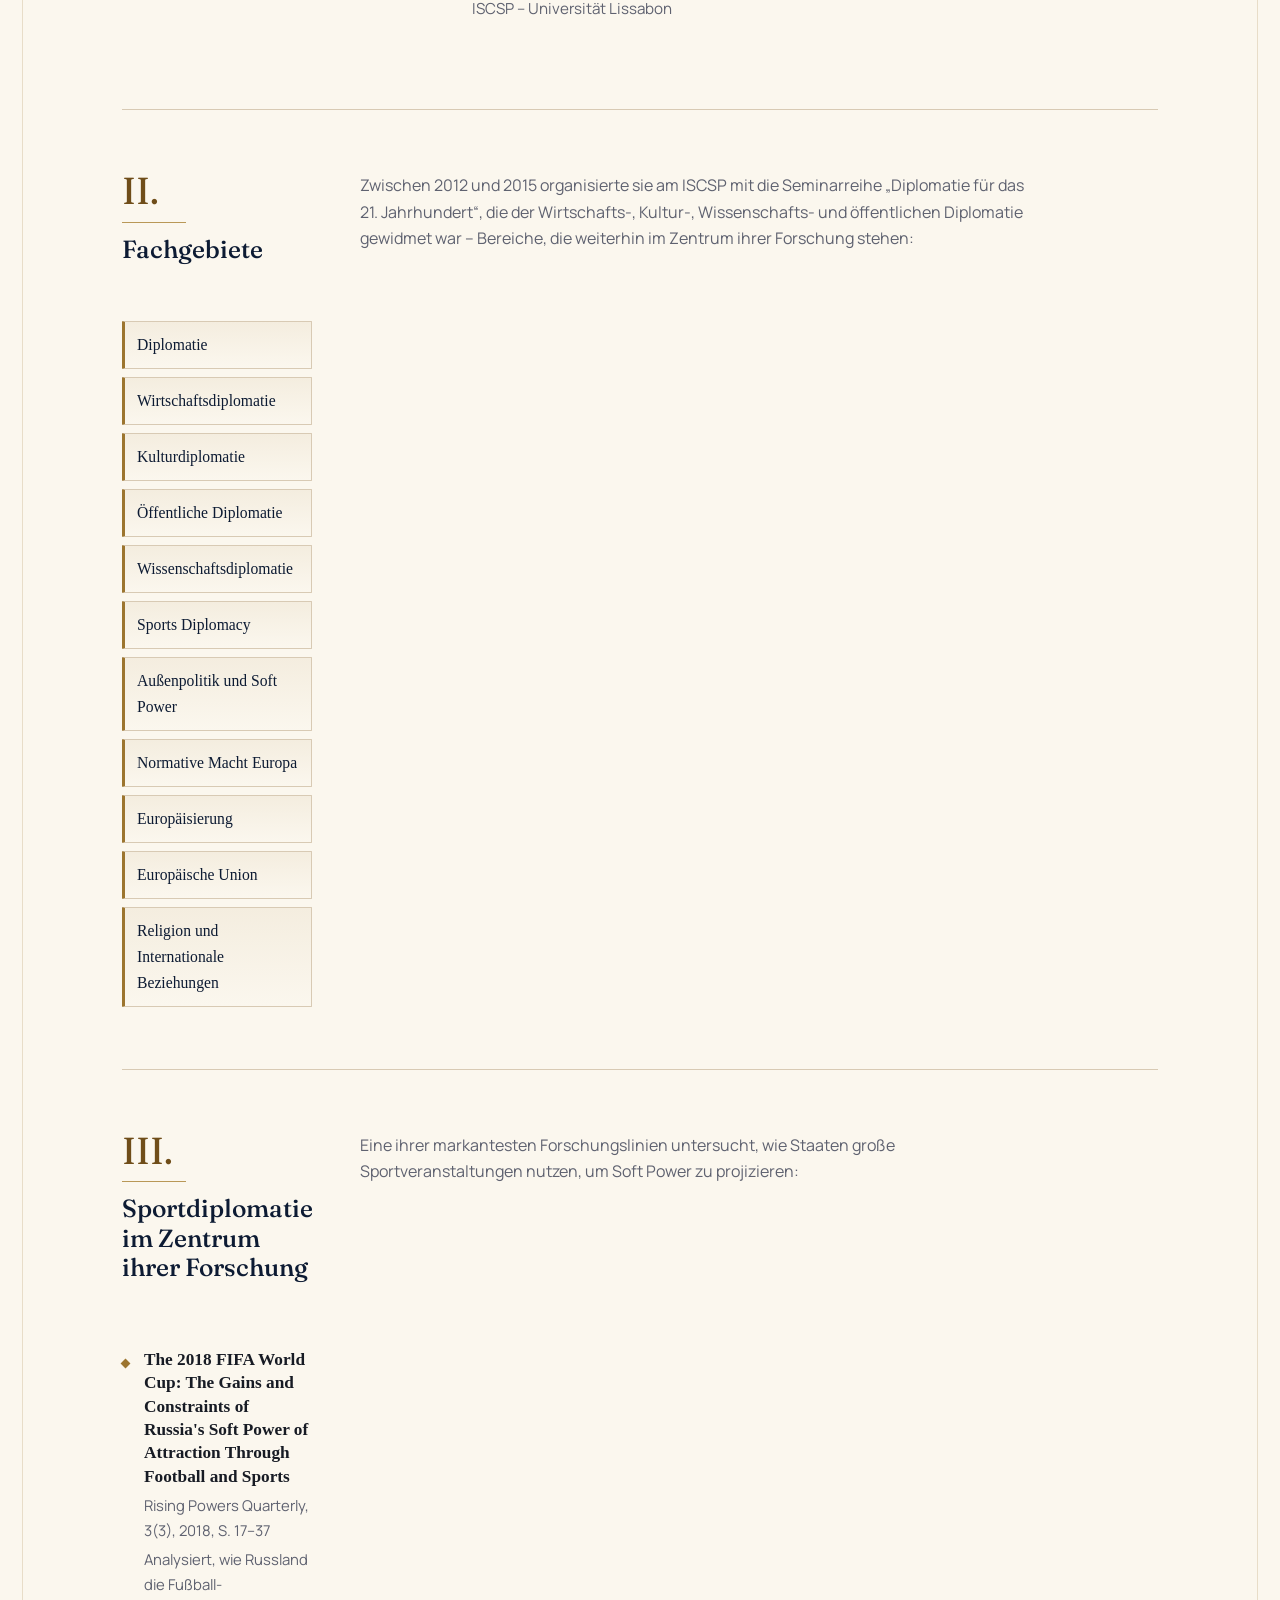
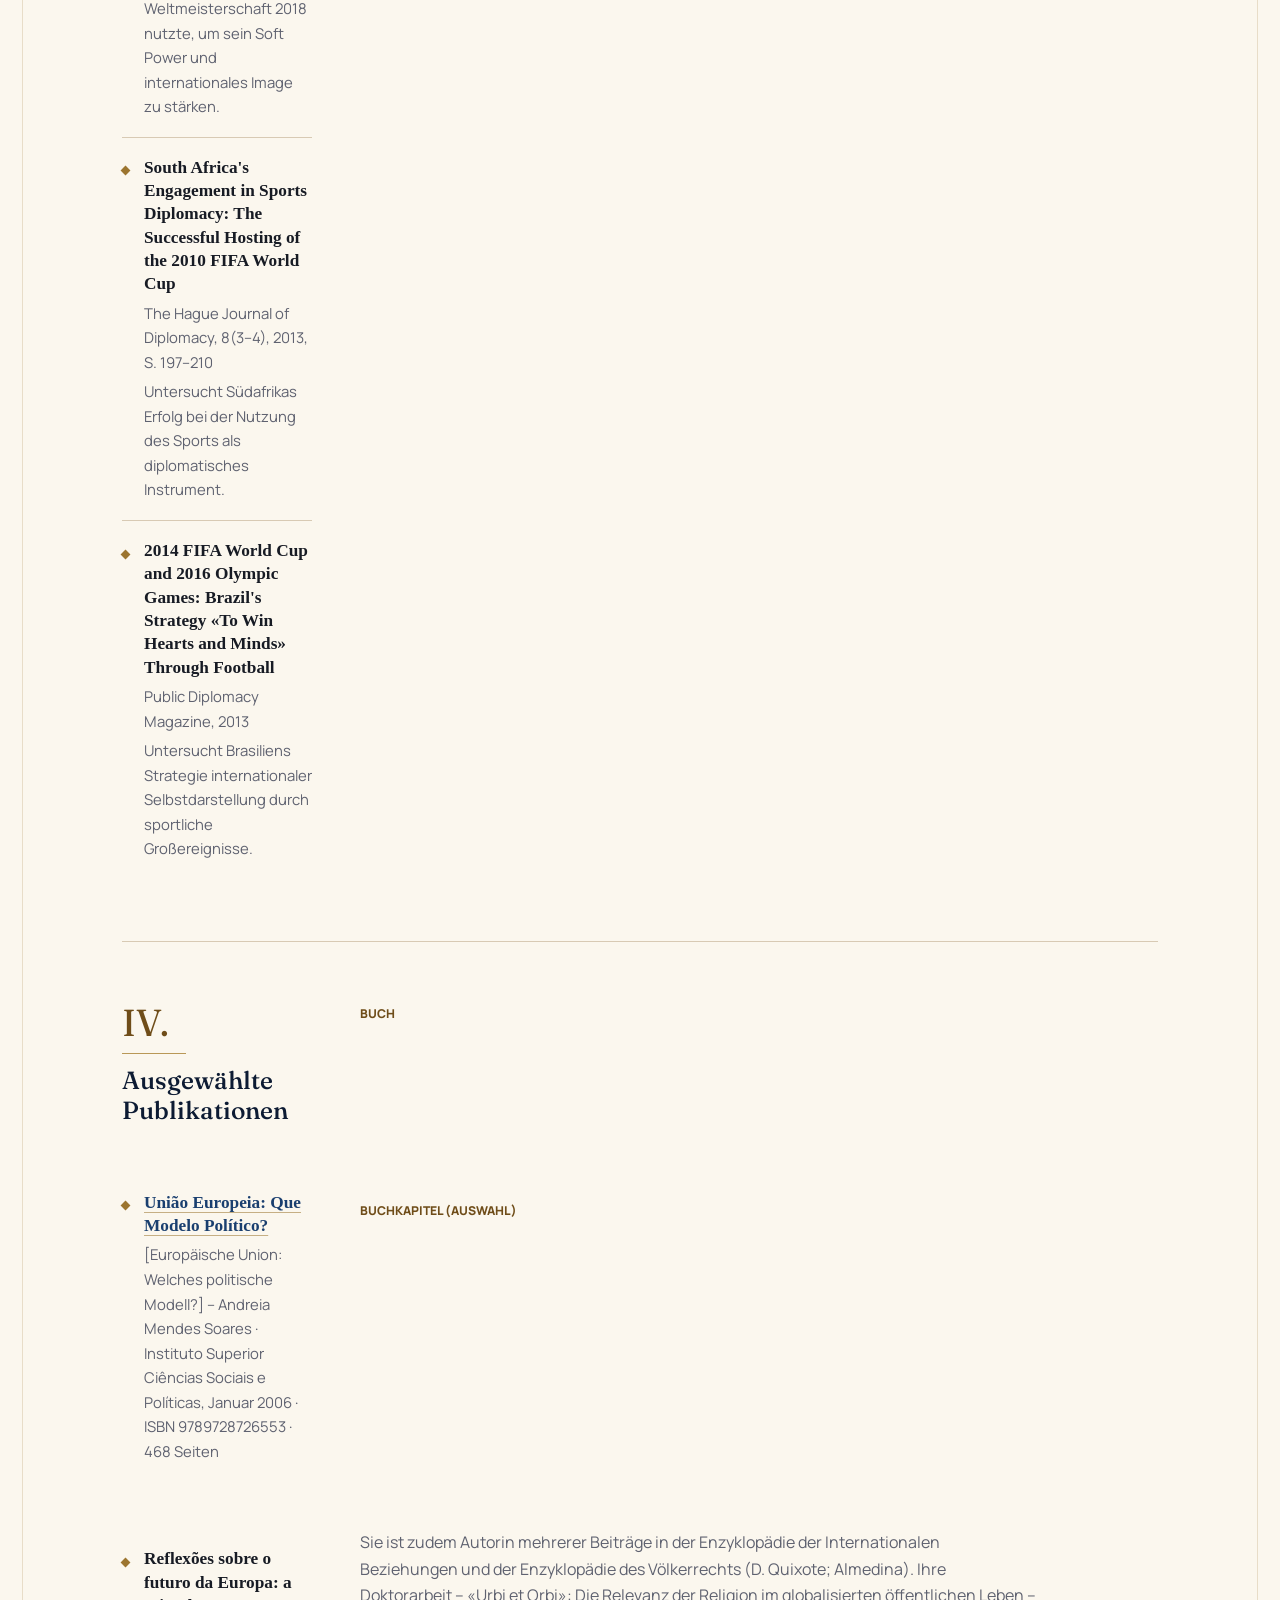
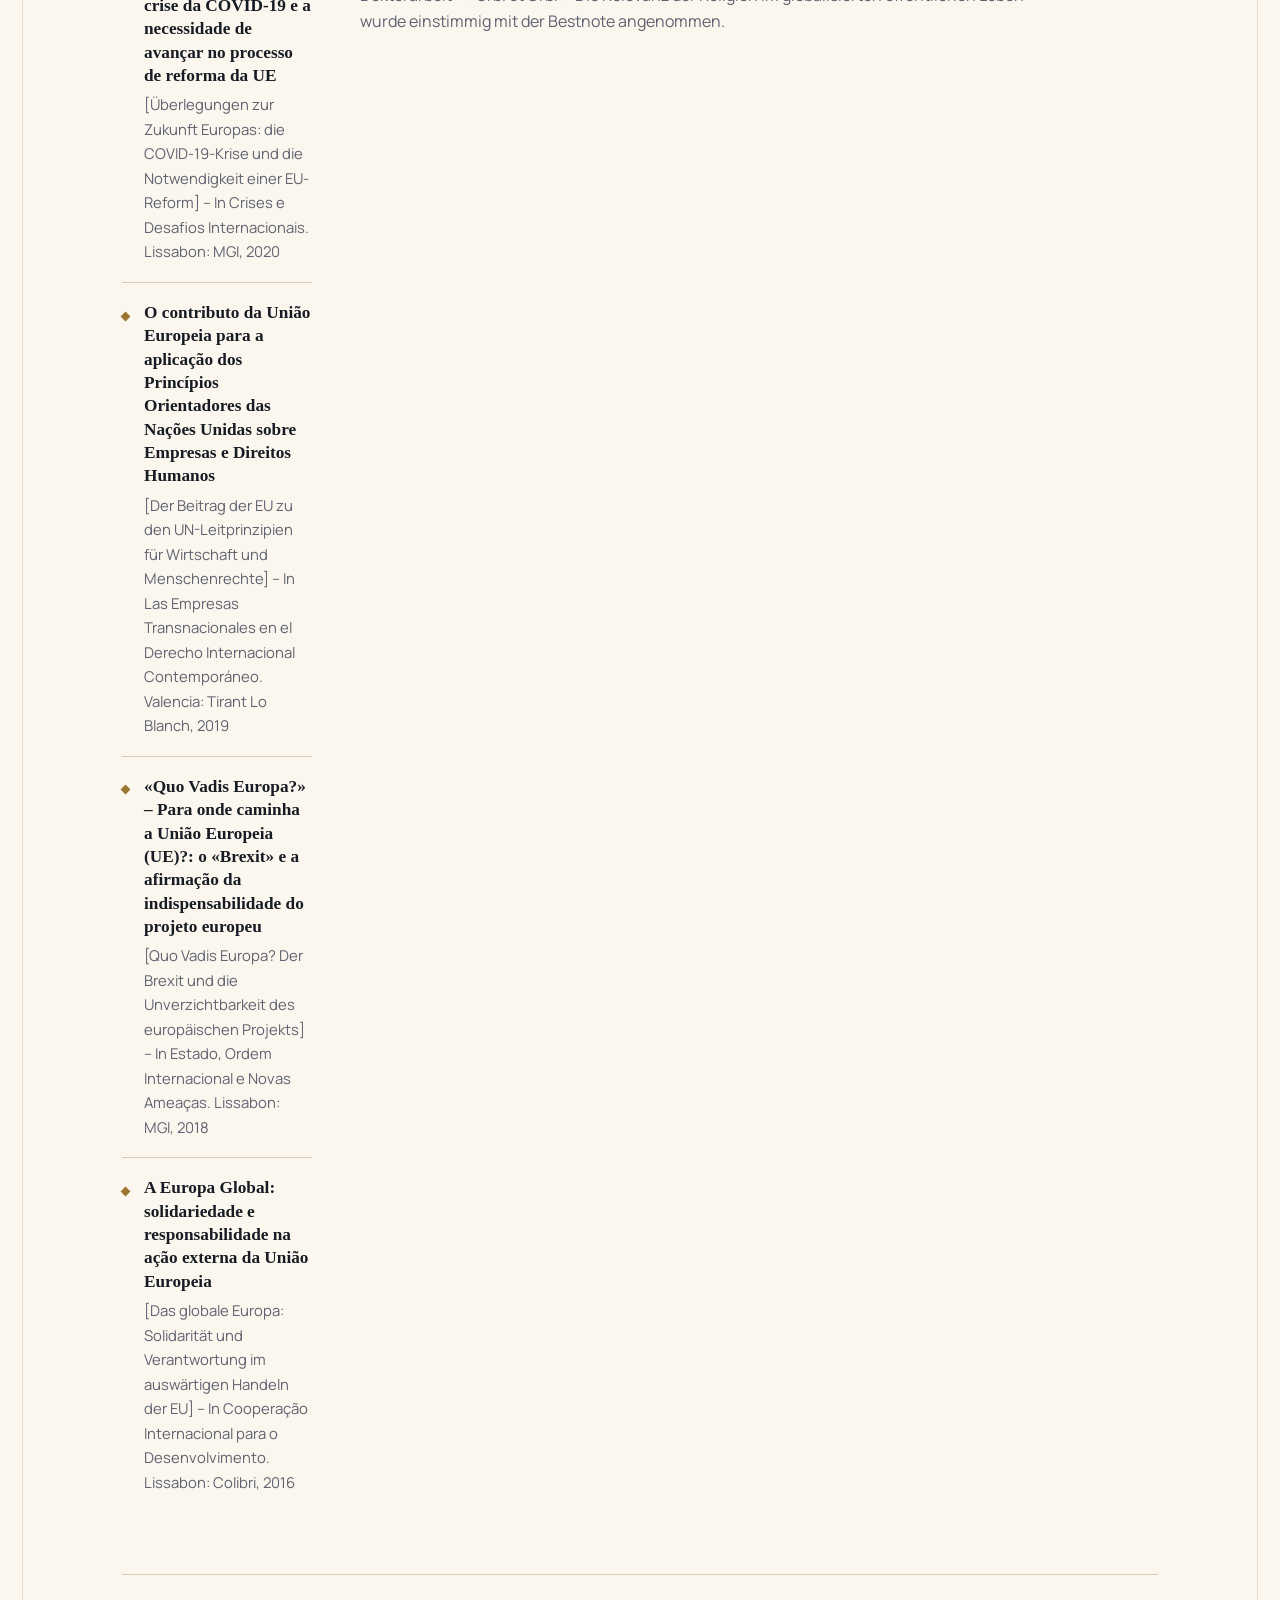
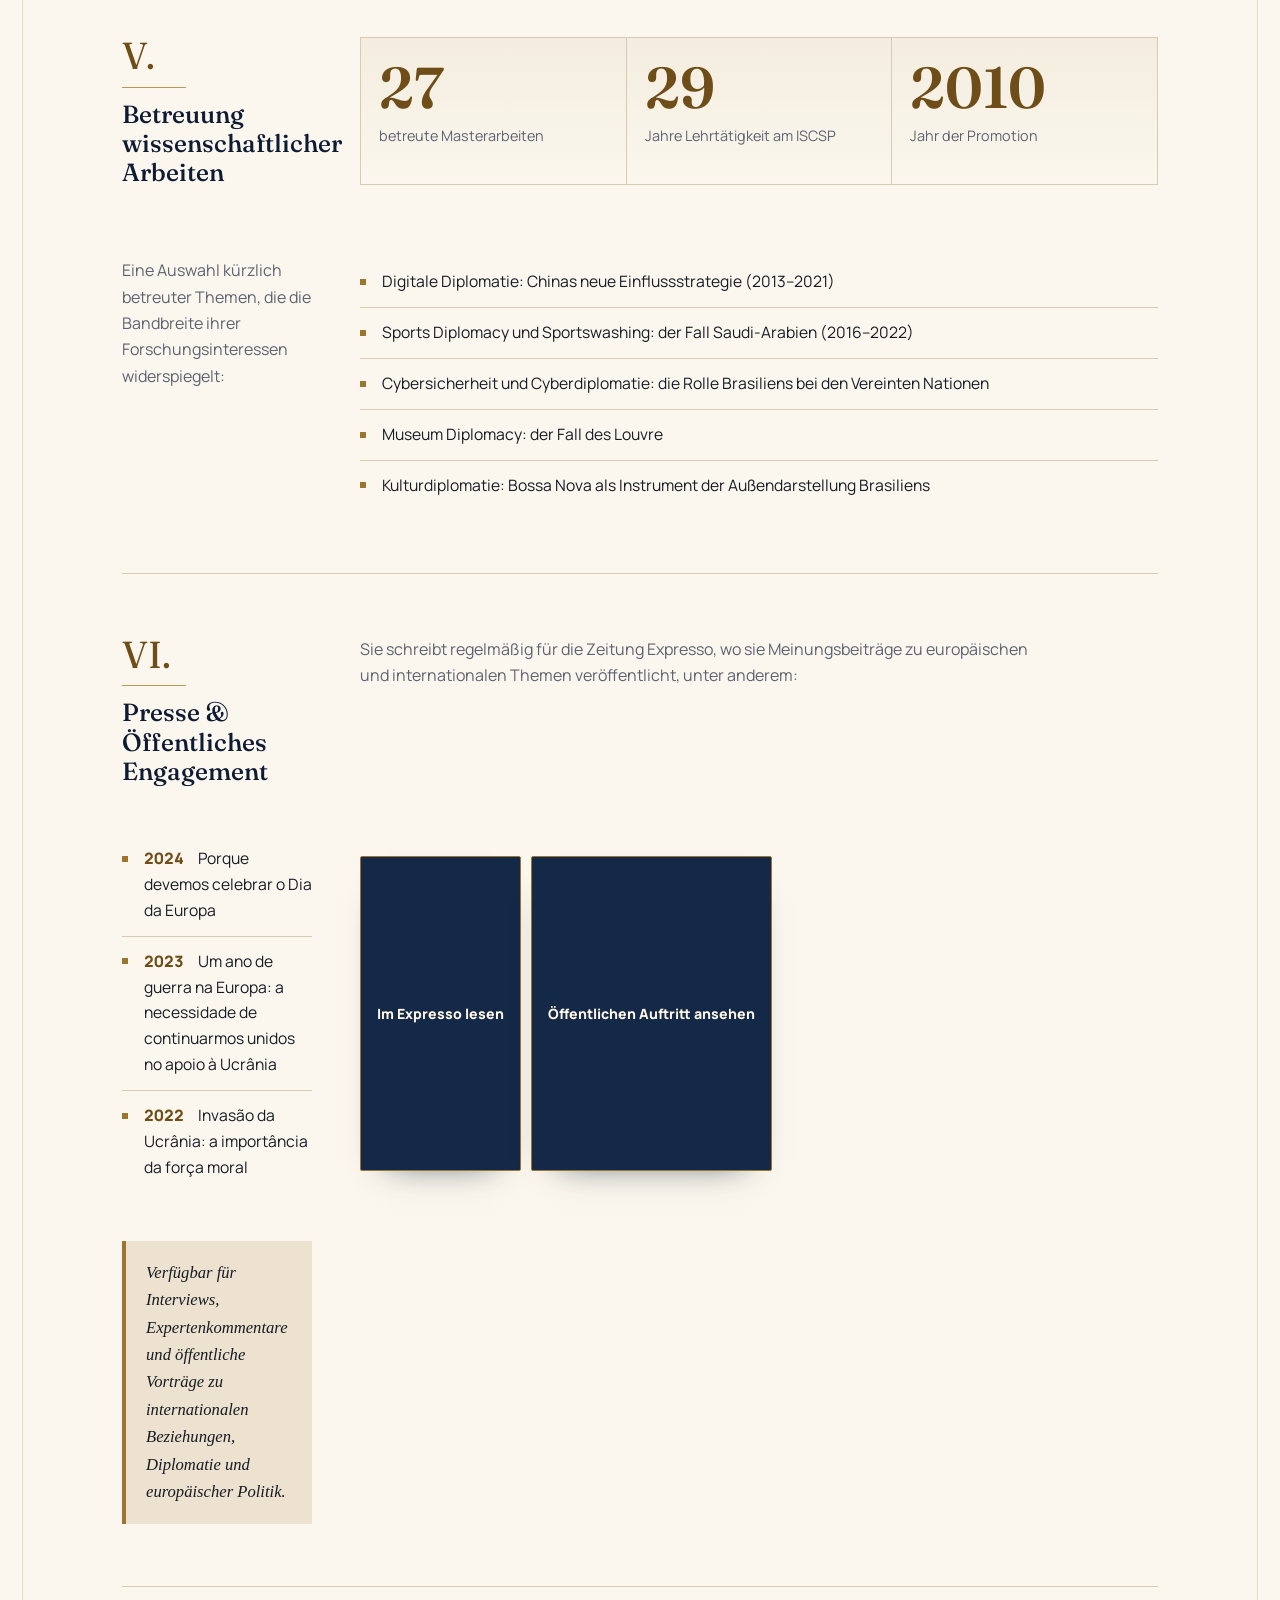
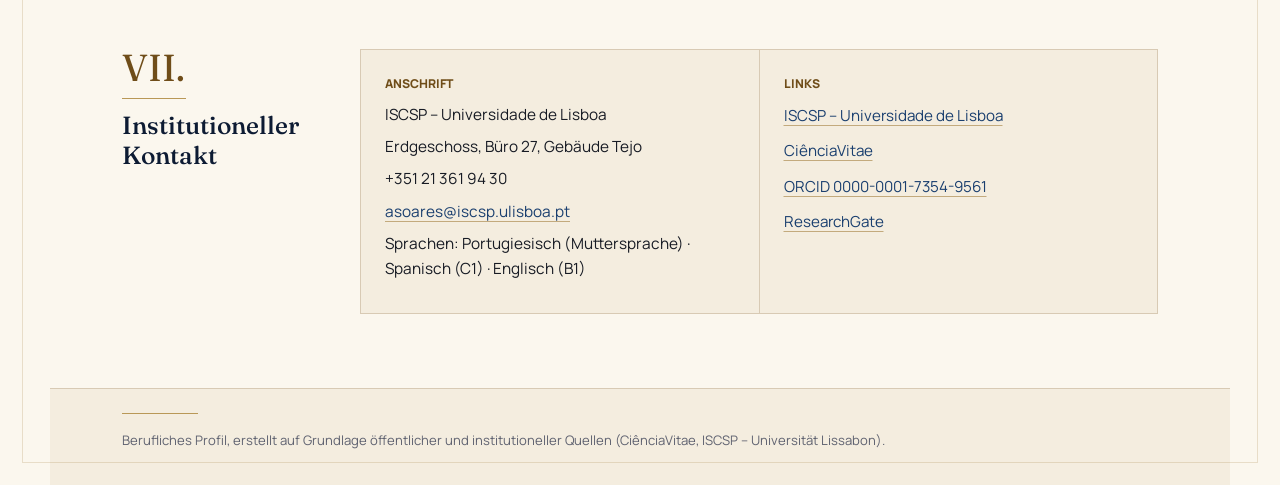
==== commit da31f490: "Add EU book and refine full-width layout" ====
--- a/de/index.html
+++ b/de/index.html
@@ -68,7 +68,7 @@
 
 <div class="sheet">
   <div class="letterhead">
-    <span class="portrait-wrap"><img class="portrait" src="https://www.iscsp.ulisboa.pt/uploads/2018/08/5b87fbf381e65-1-1.jpg" alt="Porträt von Andreia Soares e Castro" width="104" height="104" loading="eager"></span>
+    <span class="portrait-wrap"><img class="portrait" src="https://www.iscsp.ulisboa.pt/uploads/2018/08/5b87fbf381e65-1-1.jpg" alt="Porträt von Andreia Soares e Castro" width="300" height="450" loading="eager"></span>
     <div>
       <p class="eyebrow">BERUFLICHES PROFIL</p>
       <p class="institution">Universität Lissabon · ISCSP</p>
@@ -101,7 +101,7 @@
     <section class="dossier">
       <div class="sec-head"><span class="sec-num">IV.</span><h2 class="sec-title">Ausgewählte Publikationen</h2></div>
       <h4 class="sub">Buch</h4>
-      <ul class="biblio"><li><span class="cite-title">União Europeia: que modelo político? A atualidade do método comunitário</span><span class="cite-meta">[Europäische Union: Welches politische Modell? Die Aktualität der Gemeinschaftsmethode] – Lissabon: ISCSP, 2005</span></li></ul>
+      <ul class="biblio"><li><span class="cite-title"><a href="https://www.wook.pt/livro/uniao-europeia-que-modelo-politico-andreia-mendes-soares/175406" target="_blank" rel="noopener">União Europeia: Que Modelo Político?</a></span><span class="cite-meta">[Europäische Union: Welches politische Modell?] – Andreia Mendes Soares · Instituto Superior Ciências Sociais e Políticas, Januar 2006 · ISBN 9789728726553 · 468 Seiten</span></li></ul>
       <h4 class="sub">Buchkapitel (Auswahl)</h4>
       <ul class="biblio"><li><span class="cite-title">Reflexões sobre o futuro da Europa: a crise da COVID-19 e a necessidade de avançar no processo de reforma da UE</span><span class="cite-meta">[Überlegungen zur Zukunft Europas: die COVID-19-Krise und die Notwendigkeit einer EU-Reform] – In Crises e Desafios Internacionais. Lissabon: MGI, 2020</span></li><li><span class="cite-title">O contributo da União Europeia para a aplicação dos Princípios Orientadores das Nações Unidas sobre Empresas e Direitos Humanos</span><span class="cite-meta">[Der Beitrag der EU zu den UN-Leitprinzipien für Wirtschaft und Menschenrechte] – In Las Empresas Transnacionales en el Derecho Internacional Contemporáneo. Valencia: Tirant Lo Blanch, 2019</span></li><li><span class="cite-title">«Quo Vadis Europa?» – Para onde caminha a União Europeia (UE)?: o «Brexit» e a afirmação da indispensabilidade do projeto europeu</span><span class="cite-meta">[Quo Vadis Europa? Der Brexit und die Unverzichtbarkeit des europäischen Projekts] – In Estado, Ordem Internacional e Novas Ameaças. Lissabon: MGI, 2018</span></li><li><span class="cite-title">A Europa Global: solidariedade e responsabilidade na ação externa da União Europeia</span><span class="cite-meta">[Das globale Europa: Solidarität und Verantwortung im auswärtigen Handeln der EU] – In Cooperação Internacional para o Desenvolvimento. Lissabon: Colibri, 2016</span></li></ul>
       <p class="intro-line">Sie ist zudem Autorin mehrerer Beiträge in der Enzyklopädie der Internationalen Beziehungen und der Enzyklopädie des Völkerrechts (D. Quixote; Almedina). Ihre Doktorarbeit – «Urbi et Orbi»: Die Relevanz der Religion im globalisierten öffentlichen Leben – wurde einstimmig mit der Bestnote angenommen.</p>
--- a/style.css
+++ b/style.css
@@ -77,7 +77,7 @@
   color:var(--ink);
   font-family:"Manrope","PingFang SC","Microsoft YaHei",-apple-system,BlinkMacSystemFont,"Segoe UI",sans-serif;
   line-height:1.65;
-  padding:72px 16px 96px;
+  padding:0;
   text-rendering:optimizeLegibility;
 }
 
@@ -185,13 +185,14 @@
 
 .sheet{
   position:relative;
-  width:min(100%, 1080px);
-  margin:0 auto;
+  width:100%;
+  min-height:100vh;
+  margin:0;
   overflow:hidden;
   background:var(--surface);
-  border:1px solid var(--line);
-  border-radius:2px;
-  box-shadow:var(--shadow);
+  border:0;
+  border-radius:0;
+  box-shadow:none;
 }
 
 .sheet::before{
@@ -215,11 +216,11 @@
   isolation:isolate;
   overflow:hidden;
   display:grid;
-  grid-template-columns:minmax(270px, 38%) 1fr;
+  grid-template-columns:minmax(240px, 320px) minmax(0, 1fr);
   gap:clamp(28px, 5vw, 64px);
   align-items:stretch;
   min-height:520px;
-  padding:clamp(30px, 6vw, 64px);
+  padding:clamp(78px, 8vw, 96px) clamp(30px, 6vw, 64px) clamp(30px, 6vw, 64px);
   color:#fff7e7;
   background:
     linear-gradient(135deg, rgba(13,27,51,.98), rgba(17,41,71,.96)),
@@ -259,9 +260,9 @@
 .portrait-wrap{
   position:relative;
   display:block;
-  align-self:stretch;
-  width:100%;
-  min-height:420px;
+  align-self:center;
+  width:min(100%, 300px);
+  min-height:450px;
   padding:12px;
   background:linear-gradient(135deg, rgba(194,160,90,.9), rgba(111,77,25,.6));
   border:1px solid rgba(255,247,231,.4);
@@ -294,12 +295,13 @@
   display:block;
   width:100%;
   height:100%;
-  min-height:396px;
+  min-height:426px;
   object-fit:cover;
-  object-position:center 18%;
+  object-position:center top;
   border:0;
   border-radius:0;
-  filter:saturate(.88) contrast(1.05);
+  filter:saturate(.92) contrast(1.08) brightness(1.02);
+  image-rendering:auto;
 }
 
 .letterhead > div{
@@ -367,6 +369,8 @@
 
 main{
   position:relative;
+  width:min(100%, 1180px);
+  margin:0 auto;
   padding:0 clamp(20px, 6vw, 72px) 12px;
 }
 
@@ -730,6 +734,8 @@
 
 footer.colophon{
   position:relative;
+  width:min(100%, 1180px);
+  margin:0 auto;
   padding:24px clamp(20px, 6vw, 72px) 34px;
   color:var(--ink-muted);
   background:var(--surface-2);
@@ -786,19 +792,18 @@
 [hidden]{ display:none !important; }
 
 @media (max-width:880px){
-  body{ padding-inline:12px; }
-
   .letterhead{
     grid-template-columns:1fr;
     min-height:0;
+    justify-items:center;
   }
 
   .portrait-wrap{
-    width:min(100%, 420px);
-    min-height:360px;
-  }
-
-  .portrait-wrap img{ min-height:336px; }
+    width:min(100%, 300px);
+    min-height:450px;
+  }
+
+  .portrait-wrap img{ min-height:426px; }
 
   .letterhead > div{ padding:0; }
 
@@ -827,7 +832,7 @@
 
 @media (max-width:560px){
   body{
-    padding:62px 8px 76px;
+    padding:0;
   }
 
   .langbar{
@@ -845,7 +850,7 @@
   .sheet::after{ inset:12px; }
 
   .letterhead{
-    padding:26px 22px 32px;
+    padding:76px 22px 32px;
   }
 
   .letterhead::before{ inset:10px; }
@@ -857,8 +862,8 @@
   }
 
   .portrait-wrap{
-    height:260px;
-    min-height:238px;
+    height:auto;
+    min-height:360px;
     padding:8px;
   }
 
@@ -874,7 +879,7 @@
 
   .portrait-wrap img{
     height:100%;
-    min-height:0;
+    min-height:344px;
   }
 
   .eyebrow{
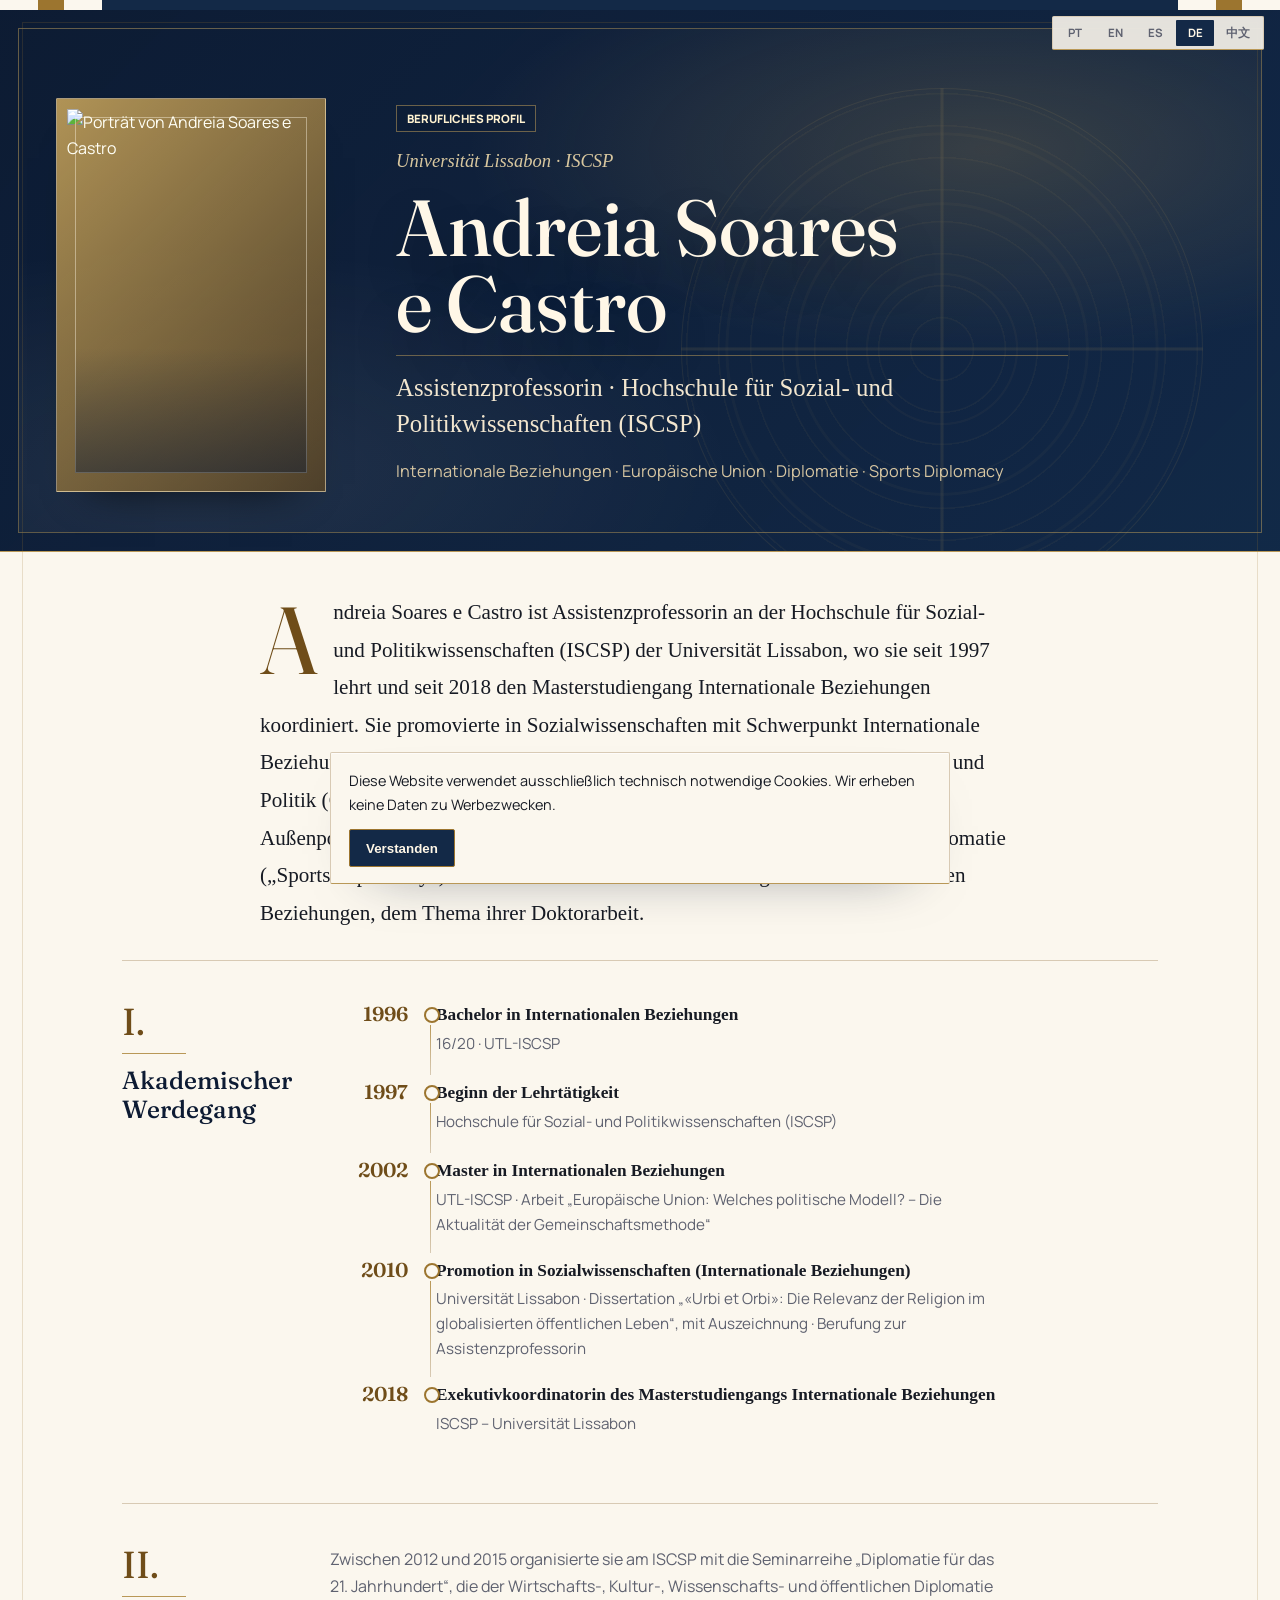
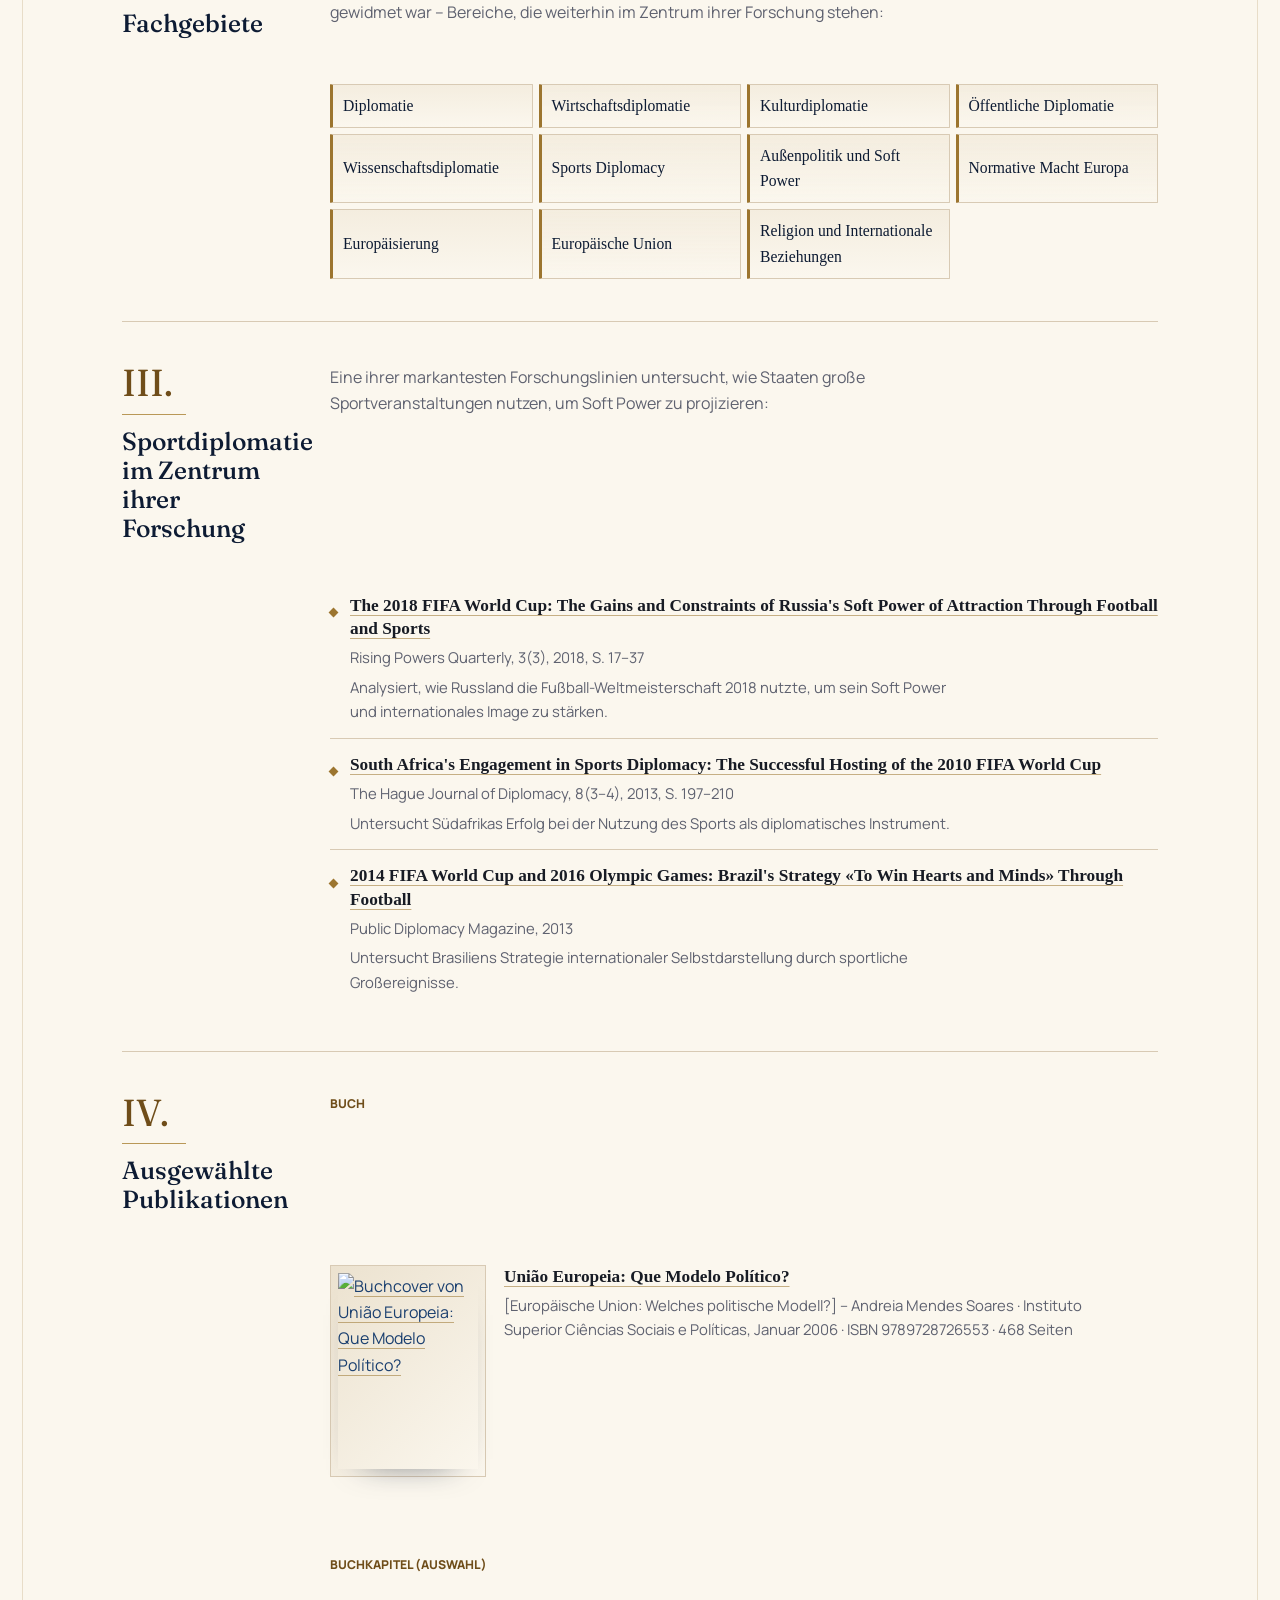
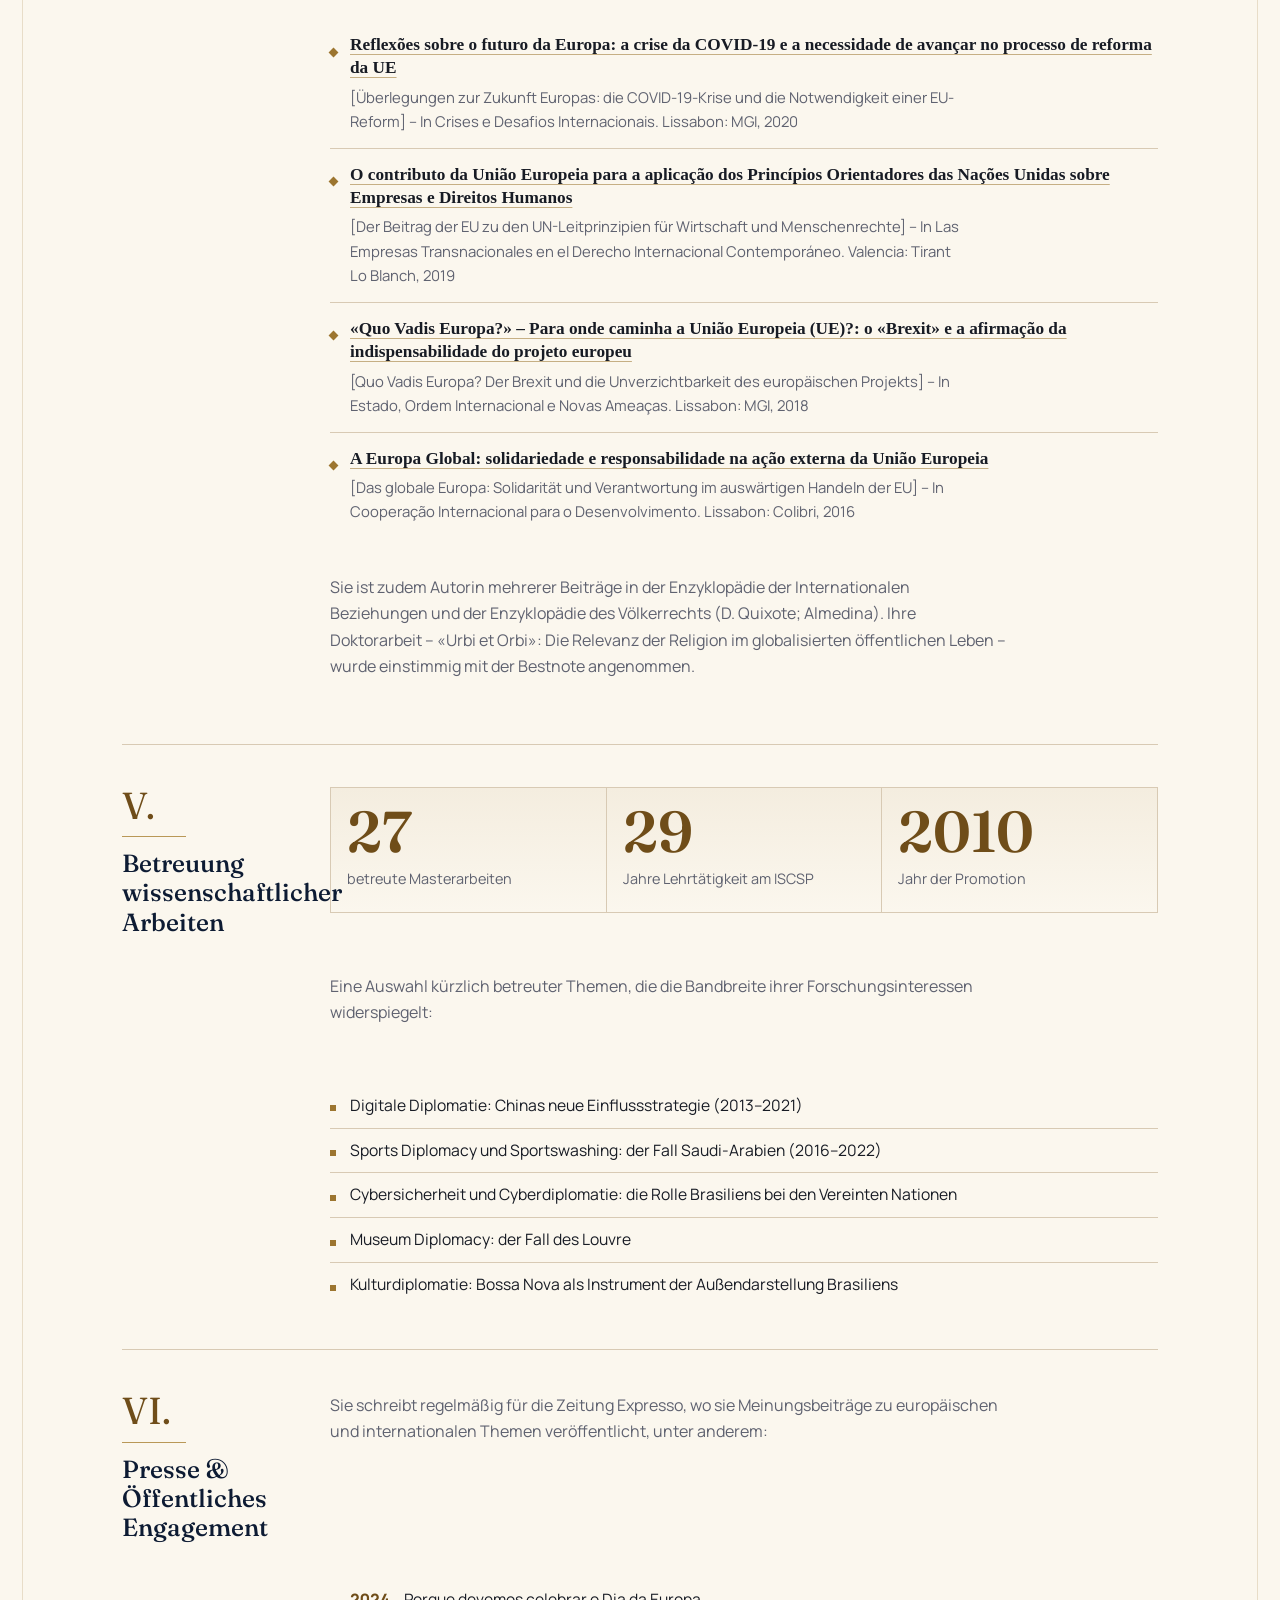
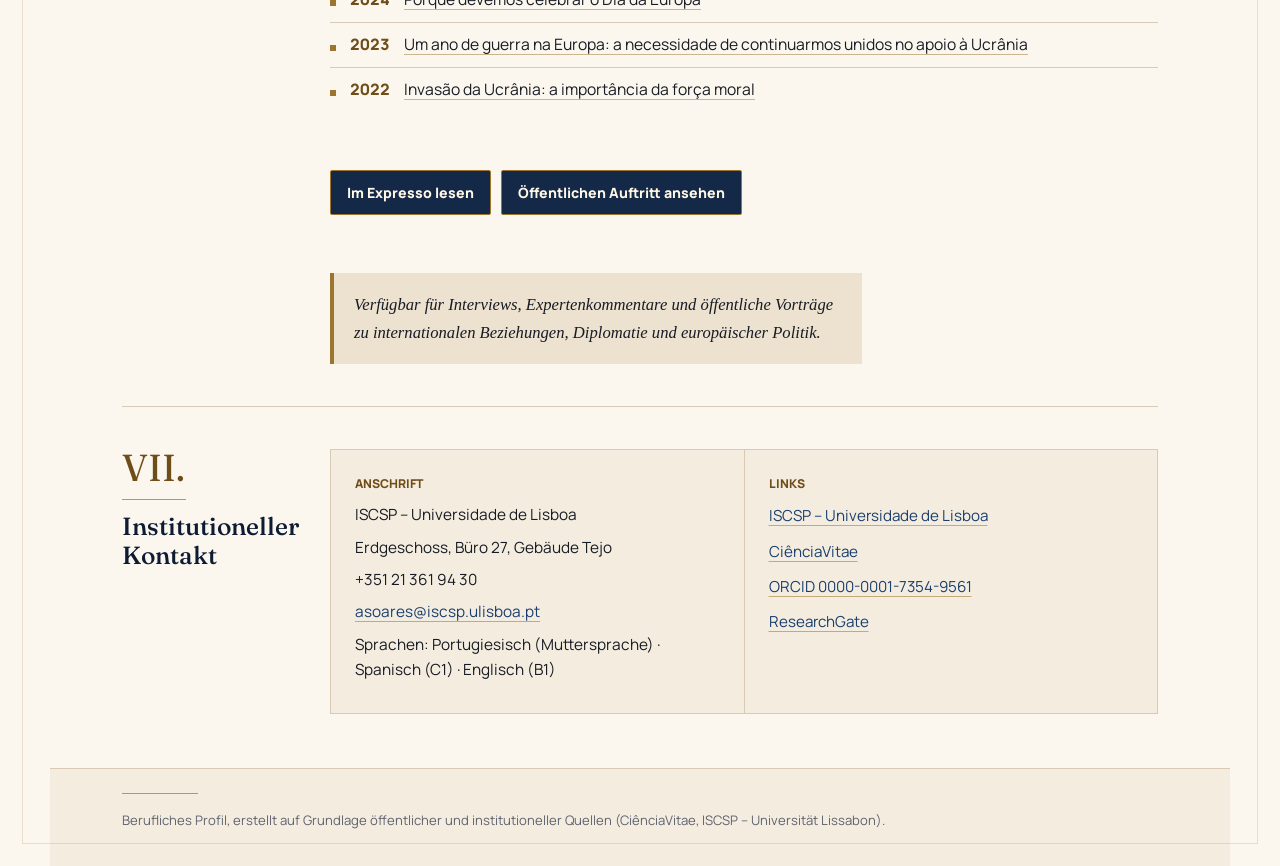
==== commit 36acfa0a: "Tighten layout and link publications" ====
--- a/de/index.html
+++ b/de/index.html
@@ -95,15 +95,15 @@
     <section class="dossier">
       <div class="sec-head"><span class="sec-num">III.</span><h2 class="sec-title">Sportdiplomatie im Zentrum ihrer Forschung</h2></div>
       <p class="intro-line">Eine ihrer markantesten Forschungslinien untersucht, wie Staaten große Sportveranstaltungen nutzen, um Soft Power zu projizieren:</p>
-      <ul class="biblio"><li><span class="cite-title">The 2018 FIFA World Cup: The Gains and Constraints of Russia&#x27;s Soft Power of Attraction Through Football and Sports</span><span class="cite-meta">Rising Powers Quarterly, 3(3), 2018, S. 17–37</span><span class="cite-note">Analysiert, wie Russland die Fußball-Weltmeisterschaft 2018 nutzte, um sein Soft Power und internationales Image zu stärken.</span></li><li><span class="cite-title">South Africa&#x27;s Engagement in Sports Diplomacy: The Successful Hosting of the 2010 FIFA World Cup</span><span class="cite-meta">The Hague Journal of Diplomacy, 8(3–4), 2013, S. 197–210</span><span class="cite-note">Untersucht Südafrikas Erfolg bei der Nutzung des Sports als diplomatisches Instrument.</span></li><li><span class="cite-title">2014 FIFA World Cup and 2016 Olympic Games: Brazil&#x27;s Strategy «To Win Hearts and Minds» Through Football</span><span class="cite-meta">Public Diplomacy Magazine, 2013</span><span class="cite-note">Untersucht Brasiliens Strategie internationaler Selbstdarstellung durch sportliche Großereignisse.</span></li></ul>
+      <ul class="biblio"><li><span class="cite-title"><a href="https://risingpowersproject.com/wp-content/uploads/2019/01/vol3.3-castro.pdf" target="_blank" rel="noopener">The 2018 FIFA World Cup: The Gains and Constraints of Russia&#x27;s Soft Power of Attraction Through Football and Sports</a></span><span class="cite-meta">Rising Powers Quarterly, 3(3), 2018, S. 17–37</span><span class="cite-note">Analysiert, wie Russland die Fußball-Weltmeisterschaft 2018 nutzte, um sein Soft Power und internationales Image zu stärken.</span></li><li><span class="cite-title"><a href="https://researchportal.ulisboa.pt/en/publications/south-africas-engagement-in-sports-diplomacy-the-successful-hosti/" target="_blank" rel="noopener">South Africa&#x27;s Engagement in Sports Diplomacy: The Successful Hosting of the 2010 FIFA World Cup</a></span><span class="cite-meta">The Hague Journal of Diplomacy, 8(3–4), 2013, S. 197–210</span><span class="cite-note">Untersucht Südafrikas Erfolg bei der Nutzung des Sports als diplomatisches Instrument.</span></li><li><span class="cite-title"><a href="https://static1.squarespace.com/static/5be3439285ede1f05a46dafe/t/5be3b7884fa51aca8f6e0818/1541650314261/SportsDiplomacy.pdf" target="_blank" rel="noopener">2014 FIFA World Cup and 2016 Olympic Games: Brazil&#x27;s Strategy «To Win Hearts and Minds» Through Football</a></span><span class="cite-meta">Public Diplomacy Magazine, 2013</span><span class="cite-note">Untersucht Brasiliens Strategie internationaler Selbstdarstellung durch sportliche Großereignisse.</span></li></ul>
     </section>
 
     <section class="dossier">
       <div class="sec-head"><span class="sec-num">IV.</span><h2 class="sec-title">Ausgewählte Publikationen</h2></div>
       <h4 class="sub">Buch</h4>
-      <ul class="biblio"><li><span class="cite-title"><a href="https://www.wook.pt/livro/uniao-europeia-que-modelo-politico-andreia-mendes-soares/175406" target="_blank" rel="noopener">União Europeia: Que Modelo Político?</a></span><span class="cite-meta">[Europäische Union: Welches politische Modell?] – Andreia Mendes Soares · Instituto Superior Ciências Sociais e Políticas, Januar 2006 · ISBN 9789728726553 · 468 Seiten</span></li></ul>
+      <ul class="biblio"><li class="book-item"><a class="book-cover" href="https://www.wook.pt/livro/uniao-europeia-que-modelo-politico-andreia-mendes-soares/175406" target="_blank" rel="noopener"><img src="https://img.wook.pt/images/uniao-europeia-que-modelo-politico-andreia-mendes-soares/MXwxNzU0MDZ8MjIzNDkzfDE3NzgyMjM5NTgwMDB8d2VicHwxNTA5/550x" alt="Buchcover von União Europeia: Que Modelo Político?" width="550" height="771" loading="lazy"></a><span class="book-details"><span class="cite-title"><a href="https://www.wook.pt/livro/uniao-europeia-que-modelo-politico-andreia-mendes-soares/175406" target="_blank" rel="noopener">União Europeia: Que Modelo Político?</a></span><span class="cite-meta">[Europäische Union: Welches politische Modell?] – Andreia Mendes Soares · Instituto Superior Ciências Sociais e Políticas, Januar 2006 · ISBN 9789728726553 · 468 Seiten</span></span></li></ul>
       <h4 class="sub">Buchkapitel (Auswahl)</h4>
-      <ul class="biblio"><li><span class="cite-title">Reflexões sobre o futuro da Europa: a crise da COVID-19 e a necessidade de avançar no processo de reforma da UE</span><span class="cite-meta">[Überlegungen zur Zukunft Europas: die COVID-19-Krise und die Notwendigkeit einer EU-Reform] – In Crises e Desafios Internacionais. Lissabon: MGI, 2020</span></li><li><span class="cite-title">O contributo da União Europeia para a aplicação dos Princípios Orientadores das Nações Unidas sobre Empresas e Direitos Humanos</span><span class="cite-meta">[Der Beitrag der EU zu den UN-Leitprinzipien für Wirtschaft und Menschenrechte] – In Las Empresas Transnacionales en el Derecho Internacional Contemporáneo. Valencia: Tirant Lo Blanch, 2019</span></li><li><span class="cite-title">«Quo Vadis Europa?» – Para onde caminha a União Europeia (UE)?: o «Brexit» e a afirmação da indispensabilidade do projeto europeu</span><span class="cite-meta">[Quo Vadis Europa? Der Brexit und die Unverzichtbarkeit des europäischen Projekts] – In Estado, Ordem Internacional e Novas Ameaças. Lissabon: MGI, 2018</span></li><li><span class="cite-title">A Europa Global: solidariedade e responsabilidade na ação externa da União Europeia</span><span class="cite-meta">[Das globale Europa: Solidarität und Verantwortung im auswärtigen Handeln der EU] – In Cooperação Internacional para o Desenvolvimento. Lissabon: Colibri, 2016</span></li></ul>
+      <ul class="biblio"><li><span class="cite-title"><a href="https://www.cienciavitae.pt/portal/pt/1B1D-8841-751B" target="_blank" rel="noopener">Reflexões sobre o futuro da Europa: a crise da COVID-19 e a necessidade de avançar no processo de reforma da UE</a></span><span class="cite-meta">[Überlegungen zur Zukunft Europas: die COVID-19-Krise und die Notwendigkeit einer EU-Reform] – In Crises e Desafios Internacionais. Lissabon: MGI, 2020</span></li><li><span class="cite-title"><a href="https://dialnet.unirioja.es/servlet/libro?codigo=742309" target="_blank" rel="noopener">O contributo da União Europeia para a aplicação dos Princípios Orientadores das Nações Unidas sobre Empresas e Direitos Humanos</a></span><span class="cite-meta">[Der Beitrag der EU zu den UN-Leitprinzipien für Wirtschaft und Menschenrechte] – In Las Empresas Transnacionales en el Derecho Internacional Contemporáneo. Valencia: Tirant Lo Blanch, 2019</span></li><li><span class="cite-title"><a href="https://www.cienciavitae.pt/portal/pt/1B1D-8841-751B" target="_blank" rel="noopener">«Quo Vadis Europa?» – Para onde caminha a União Europeia (UE)?: o «Brexit» e a afirmação da indispensabilidade do projeto europeu</a></span><span class="cite-meta">[Quo Vadis Europa? Der Brexit und die Unverzichtbarkeit des europäischen Projekts] – In Estado, Ordem Internacional e Novas Ameaças. Lissabon: MGI, 2018</span></li><li><span class="cite-title"><a href="https://www.cienciavitae.pt/portal/pt/1B1D-8841-751B" target="_blank" rel="noopener">A Europa Global: solidariedade e responsabilidade na ação externa da União Europeia</a></span><span class="cite-meta">[Das globale Europa: Solidarität und Verantwortung im auswärtigen Handeln der EU] – In Cooperação Internacional para o Desenvolvimento. Lissabon: Colibri, 2016</span></li></ul>
       <p class="intro-line">Sie ist zudem Autorin mehrerer Beiträge in der Enzyklopädie der Internationalen Beziehungen und der Enzyklopädie des Völkerrechts (D. Quixote; Almedina). Ihre Doktorarbeit – «Urbi et Orbi»: Die Relevanz der Religion im globalisierten öffentlichen Leben – wurde einstimmig mit der Bestnote angenommen.</p>
     </section>
 
@@ -121,7 +121,7 @@
     <section class="dossier">
       <div class="sec-head"><span class="sec-num">VI.</span><h2 class="sec-title">Presse &amp; Öffentliches Engagement</h2></div>
       <p class="intro-line">Sie schreibt regelmäßig für die Zeitung Expresso, wo sie Meinungsbeiträge zu europäischen und internationalen Themen veröffentlicht, unter anderem:</p>
-      <ul class="press-list"><li><span class="yr-badge">2024</span>Porque devemos celebrar o Dia da Europa</li><li><span class="yr-badge">2023</span>Um ano de guerra na Europa: a necessidade de continuarmos unidos no apoio à Ucrânia</li><li><span class="yr-badge">2022</span>Invasão da Ucrânia: a importância da força moral</li></ul>
+      <ul class="press-list"><li><span class="yr-badge">2024</span><a href="https://expresso.pt/autores/2022-03-21-andreia-soares-e-castro-ea1dba96" target="_blank" rel="noopener">Porque devemos celebrar o Dia da Europa</a></li><li><span class="yr-badge">2023</span><a href="https://expresso.pt/opiniao/2023-03-10-Um-ano-de-guerra-na-Europa-a-necessidade-de-continuarmos-unidos-no-apoio-a-Ucrania-f590a83c" target="_blank" rel="noopener">Um ano de guerra na Europa: a necessidade de continuarmos unidos no apoio à Ucrânia</a></li><li><span class="yr-badge">2022</span><a href="https://expresso.pt/opiniao/2022-03-21-Invasao-da-Ucrania-a-importancia-da-forca-moral-53681a74" target="_blank" rel="noopener">Invasão da Ucrânia: a importância da força moral</a></li></ul>
       <div class="btnrow">
         <a class="btn" href="https://expresso.pt/autores/2022-03-21-andreia-soares-e-castro-ea1dba96" target="_blank" rel="noopener">Im Expresso lesen</a>
         <a class="btn" href="https://www.facebook.com/watch/?v=1083392265609381" target="_blank" rel="noopener">Öffentlichen Auftritt ansehen</a>
--- a/style.css
+++ b/style.css
@@ -216,11 +216,11 @@
   isolation:isolate;
   overflow:hidden;
   display:grid;
-  grid-template-columns:minmax(240px, 320px) minmax(0, 1fr);
-  gap:clamp(28px, 5vw, 64px);
+  grid-template-columns:minmax(220px, 292px) minmax(0, 1fr);
+  gap:clamp(24px, 4vw, 48px);
   align-items:stretch;
-  min-height:520px;
-  padding:clamp(78px, 8vw, 96px) clamp(30px, 6vw, 64px) clamp(30px, 6vw, 64px);
+  min-height:430px;
+  padding:clamp(66px, 6vw, 82px) clamp(26px, 5vw, 56px) clamp(24px, 4vw, 48px);
   color:#fff7e7;
   background:
     linear-gradient(135deg, rgba(13,27,51,.98), rgba(17,41,71,.96)),
@@ -261,9 +261,9 @@
   position:relative;
   display:block;
   align-self:center;
-  width:min(100%, 300px);
-  min-height:450px;
-  padding:12px;
+  width:min(100%, 270px);
+  min-height:384px;
+  padding:10px;
   background:linear-gradient(135deg, rgba(194,160,90,.9), rgba(111,77,25,.6));
   border:1px solid rgba(255,247,231,.4);
   border-radius:1px;
@@ -273,7 +273,7 @@
 .portrait-wrap::before{
   content:"";
   position:absolute;
-  inset:22px;
+  inset:18px;
   z-index:2;
   pointer-events:none;
   border:1px solid rgba(255,247,231,.42);
@@ -282,11 +282,11 @@
 .portrait-wrap::after{
   content:"";
   position:absolute;
-  left:22px;
-  right:22px;
-  bottom:22px;
+  left:18px;
+  right:18px;
+  bottom:18px;
   z-index:2;
-  height:38%;
+  height:32%;
   pointer-events:none;
   background:linear-gradient(to top, rgba(13,27,51,.46), transparent);
 }
@@ -295,7 +295,7 @@
   display:block;
   width:100%;
   height:100%;
-  min-height:426px;
+  min-height:362px;
   object-fit:cover;
   object-position:center top;
   border:0;
@@ -309,15 +309,15 @@
   display:flex;
   flex-direction:column;
   justify-content:center;
-  max-width:680px;
-  padding:clamp(12px, 3vw, 32px) 0;
+  max-width:720px;
+  padding:clamp(8px, 2vw, 18px) 0;
 }
 
 .eyebrow{
   width:max-content;
   max-width:100%;
-  margin:0 0 20px;
-  padding:8px 12px;
+  margin:0 0 14px;
+  padding:7px 10px;
   color:#fff2d0;
   font-size:.72rem;
   font-weight:800;
@@ -329,7 +329,7 @@
 }
 
 .institution{
-  margin:0 0 18px;
+  margin:0 0 12px;
   color:#d8c79f;
   font-family:Georgia, "Times New Roman", serif;
   font-size:clamp(.98rem, 1.5vw, 1.16rem);
@@ -337,9 +337,9 @@
 }
 
 h1.name{
-  margin:0 0 18px;
+  margin:0 0 14px;
   color:#fff7e7;
-  font-size:clamp(3rem, 7vw, 6.6rem);
+  font-size:clamp(2.8rem, 6.2vw, 5.7rem);
   font-weight:500;
   line-height:.96;
   letter-spacing:0;
@@ -349,7 +349,7 @@
 .role{
   max-width:42rem;
   margin:0;
-  padding-top:18px;
+  padding-top:14px;
   color:#f2e6cf;
   font-family:Georgia, "Times New Roman", serif;
   font-size:clamp(1.12rem, 2vw, 1.55rem);
@@ -362,7 +362,7 @@
   flex-wrap:wrap;
   gap:.55rem;
   max-width:44rem;
-  margin:22px 0 0;
+  margin:16px 0 0;
   color:#d6c5a1;
   font-size:clamp(.9rem, 1.35vw, 1.02rem);
 }
@@ -378,7 +378,7 @@
   position:relative;
   max-width:72ch;
   margin:0 auto;
-  padding:clamp(34px, 5vw, 58px) 0 clamp(28px, 4vw, 42px);
+  padding:clamp(24px, 4vw, 42px) 0 clamp(18px, 3vw, 28px);
   color:var(--ink);
   font-family:Georgia, "Times New Roman", serif;
   font-size:clamp(1.08rem, 1.8vw, 1.32rem);
@@ -397,13 +397,17 @@
 section.dossier{
   position:relative;
   display:grid;
-  grid-template-columns:minmax(130px, 190px) 1fr;
-  gap:clamp(18px, 4vw, 48px);
-  padding:clamp(34px, 5.5vw, 62px) 0;
+  grid-template-columns:minmax(118px, 172px) 1fr;
+  gap:clamp(16px, 3vw, 36px);
+  padding:clamp(24px, 4vw, 42px) 0;
   border-top:1px solid var(--line);
 }
 
 section.dossier:last-of-type{ border-bottom:0; }
+
+section.dossier > :not(.sec-head){
+  grid-column:2;
+}
 
 .sec-head{
   position:sticky;
@@ -465,7 +469,7 @@
 .timeline li{
   position:relative;
   min-height:78px;
-  padding:0 0 30px 112px;
+  padding:0 0 22px 106px;
 }
 
 .timeline li:last-child{ padding-bottom:0; }
@@ -530,15 +534,15 @@
 
 .tags{
   display:grid;
-  grid-template-columns:repeat(auto-fit, minmax(190px, 1fr));
-  gap:8px;
+  grid-template-columns:repeat(auto-fit, minmax(178px, 1fr));
+  gap:6px;
 }
 
 .tag{
   display:flex;
   align-items:center;
-  min-height:48px;
-  padding:10px 12px;
+  min-height:42px;
+  padding:8px 10px;
   color:var(--navy);
   background:linear-gradient(180deg, var(--surface-2), transparent);
   border:1px solid var(--line);
@@ -562,7 +566,7 @@
 
 .biblio li{
   position:relative;
-  padding:18px 0 18px 22px;
+  padding:14px 0 14px 20px;
   border-top:1px solid var(--line);
 }
 
@@ -588,6 +592,11 @@
   line-height:1.35;
 }
 
+.biblio .cite-title a{
+  color:inherit;
+  text-decoration-color:rgba(156,117,47,.55);
+}
+
 .biblio .cite-meta,
 .biblio .cite-note{
   display:block;
@@ -595,6 +604,36 @@
   margin-top:5px;
   color:var(--ink-muted);
   font-size:.93rem;
+}
+
+.book-item{
+  display:grid;
+  grid-template-columns:minmax(118px, 156px) 1fr;
+  gap:18px;
+  align-items:start;
+  padding-left:0 !important;
+}
+
+.book-item::before{ display:none; }
+
+.book-cover{
+  display:block;
+  padding:7px;
+  background:linear-gradient(135deg, var(--gold-wash), transparent);
+  border:1px solid var(--line);
+}
+
+.book-cover img{
+  display:block;
+  width:100%;
+  height:auto;
+  aspect-ratio:550 / 771;
+  object-fit:cover;
+  box-shadow:0 16px 34px -26px rgba(13,27,51,.75);
+}
+
+.book-details{
+  min-width:0;
 }
 
 .stats{
@@ -607,8 +646,8 @@
 }
 
 .stat{
-  min-height:146px;
-  padding:24px 18px;
+  min-height:118px;
+  padding:18px 16px;
   background:linear-gradient(180deg, var(--surface-2), var(--surface));
   border-radius:0;
 }
@@ -633,7 +672,7 @@
 
 .press-list li{
   position:relative;
-  padding:12px 0 12px 22px;
+  padding:9px 0 9px 20px;
   color:var(--ink);
   border-top:1px solid var(--line);
   font-size:.98rem;
@@ -658,6 +697,11 @@
   color:var(--accent-strong);
   font-weight:800;
   font-variant-numeric:tabular-nums;
+}
+
+.press-list a{
+  color:inherit;
+  text-decoration-color:rgba(156,117,47,.5);
 }
 
 .btnrow{
@@ -799,17 +843,21 @@
   }
 
   .portrait-wrap{
-    width:min(100%, 300px);
-    min-height:450px;
-  }
-
-  .portrait-wrap img{ min-height:426px; }
+    width:min(100%, 270px);
+    min-height:384px;
+  }
+
+  .portrait-wrap img{ min-height:362px; }
 
   .letterhead > div{ padding:0; }
 
   section.dossier{
     grid-template-columns:1fr;
     gap:18px;
+  }
+
+  section.dossier > :not(.sec-head){
+    grid-column:1;
   }
 
   .sec-head{
@@ -850,7 +898,7 @@
   .sheet::after{ inset:12px; }
 
   .letterhead{
-    padding:76px 22px 32px;
+    padding:70px 20px 28px;
   }
 
   .letterhead::before{ inset:10px; }
@@ -863,7 +911,7 @@
 
   .portrait-wrap{
     height:auto;
-    min-height:360px;
+    min-height:330px;
     padding:8px;
   }
 
@@ -879,7 +927,7 @@
 
   .portrait-wrap img{
     height:100%;
-    min-height:344px;
+    min-height:314px;
   }
 
   .eyebrow{
@@ -889,7 +937,7 @@
   }
 
   h1.name{
-    font-size:clamp(2.25rem, 13vw, 3.2rem);
+    font-size:clamp(2.16rem, 12vw, 3rem);
   }
 
   .role{
@@ -928,6 +976,11 @@
   .contact-grid{
     grid-template-columns:1fr;
   }
+
+  .book-item{
+    grid-template-columns:92px 1fr;
+    gap:12px;
+  }
 }
 
 @media (max-width:400px){
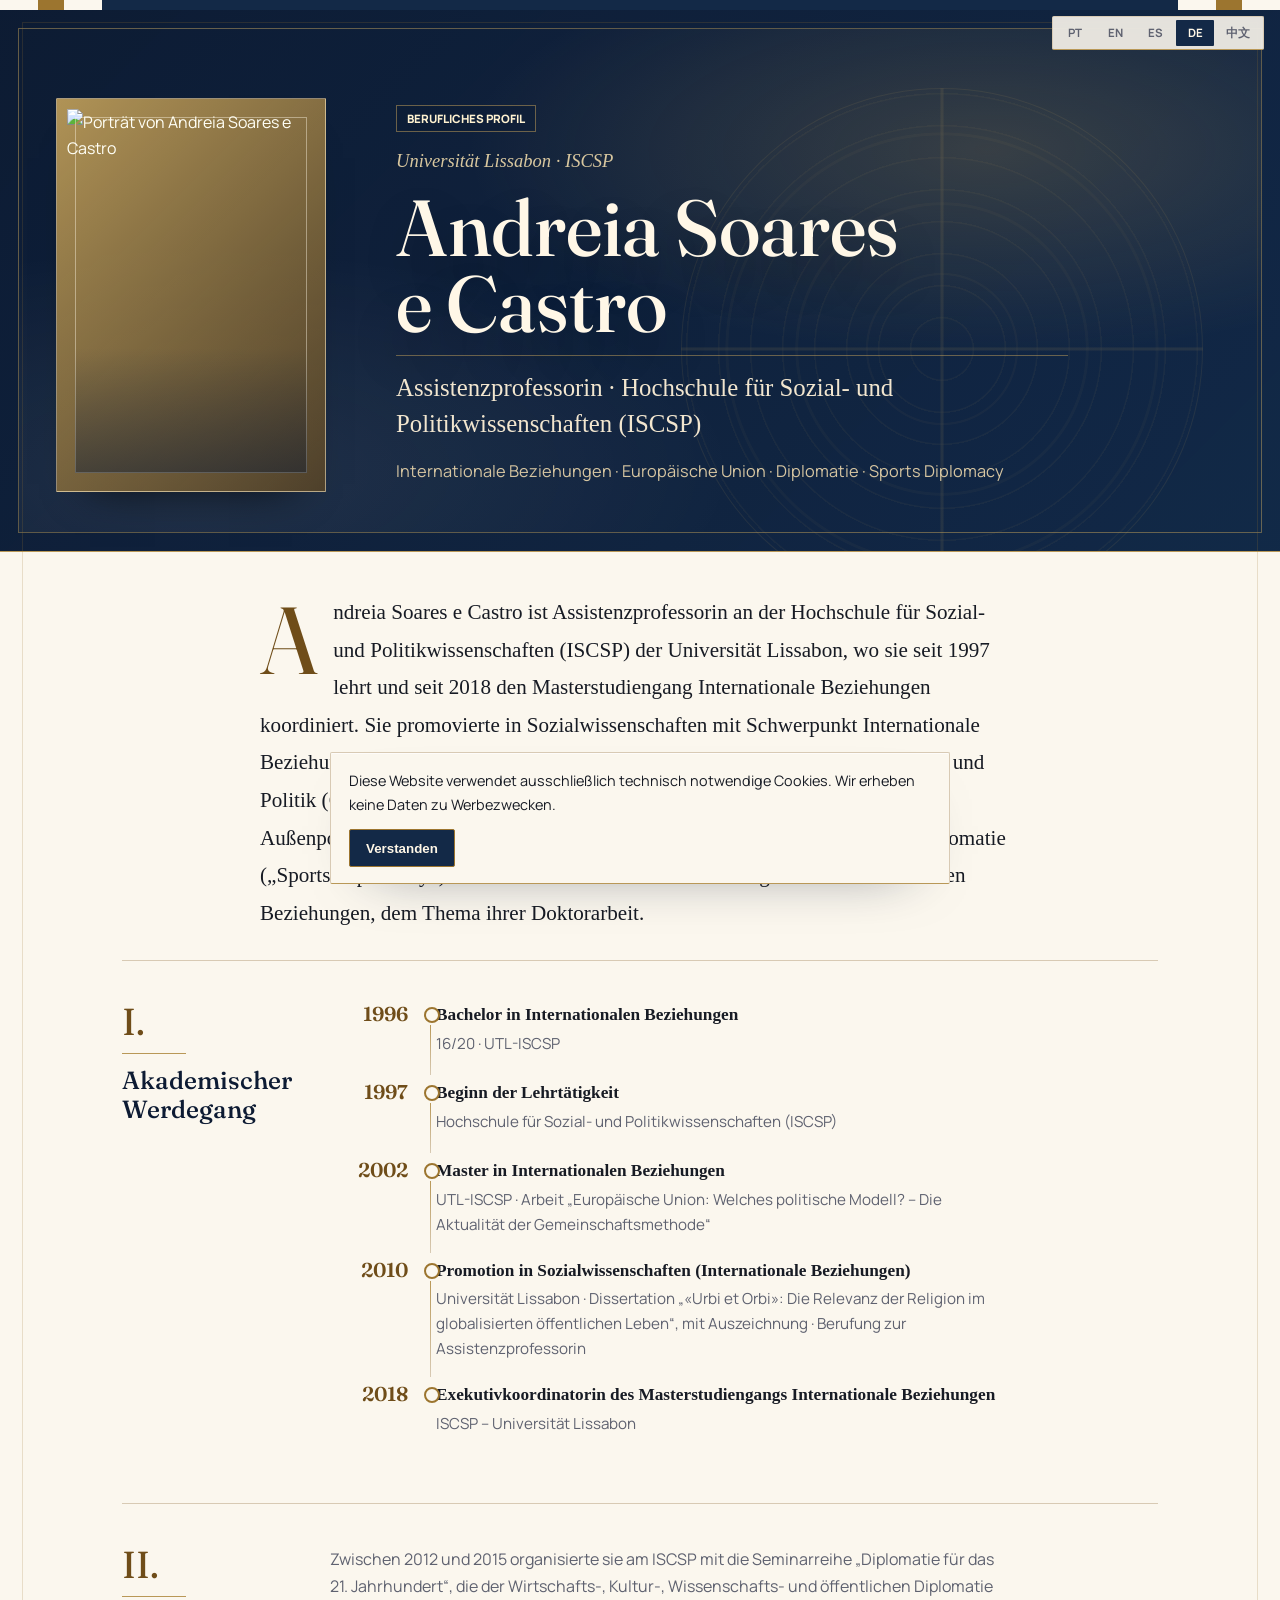
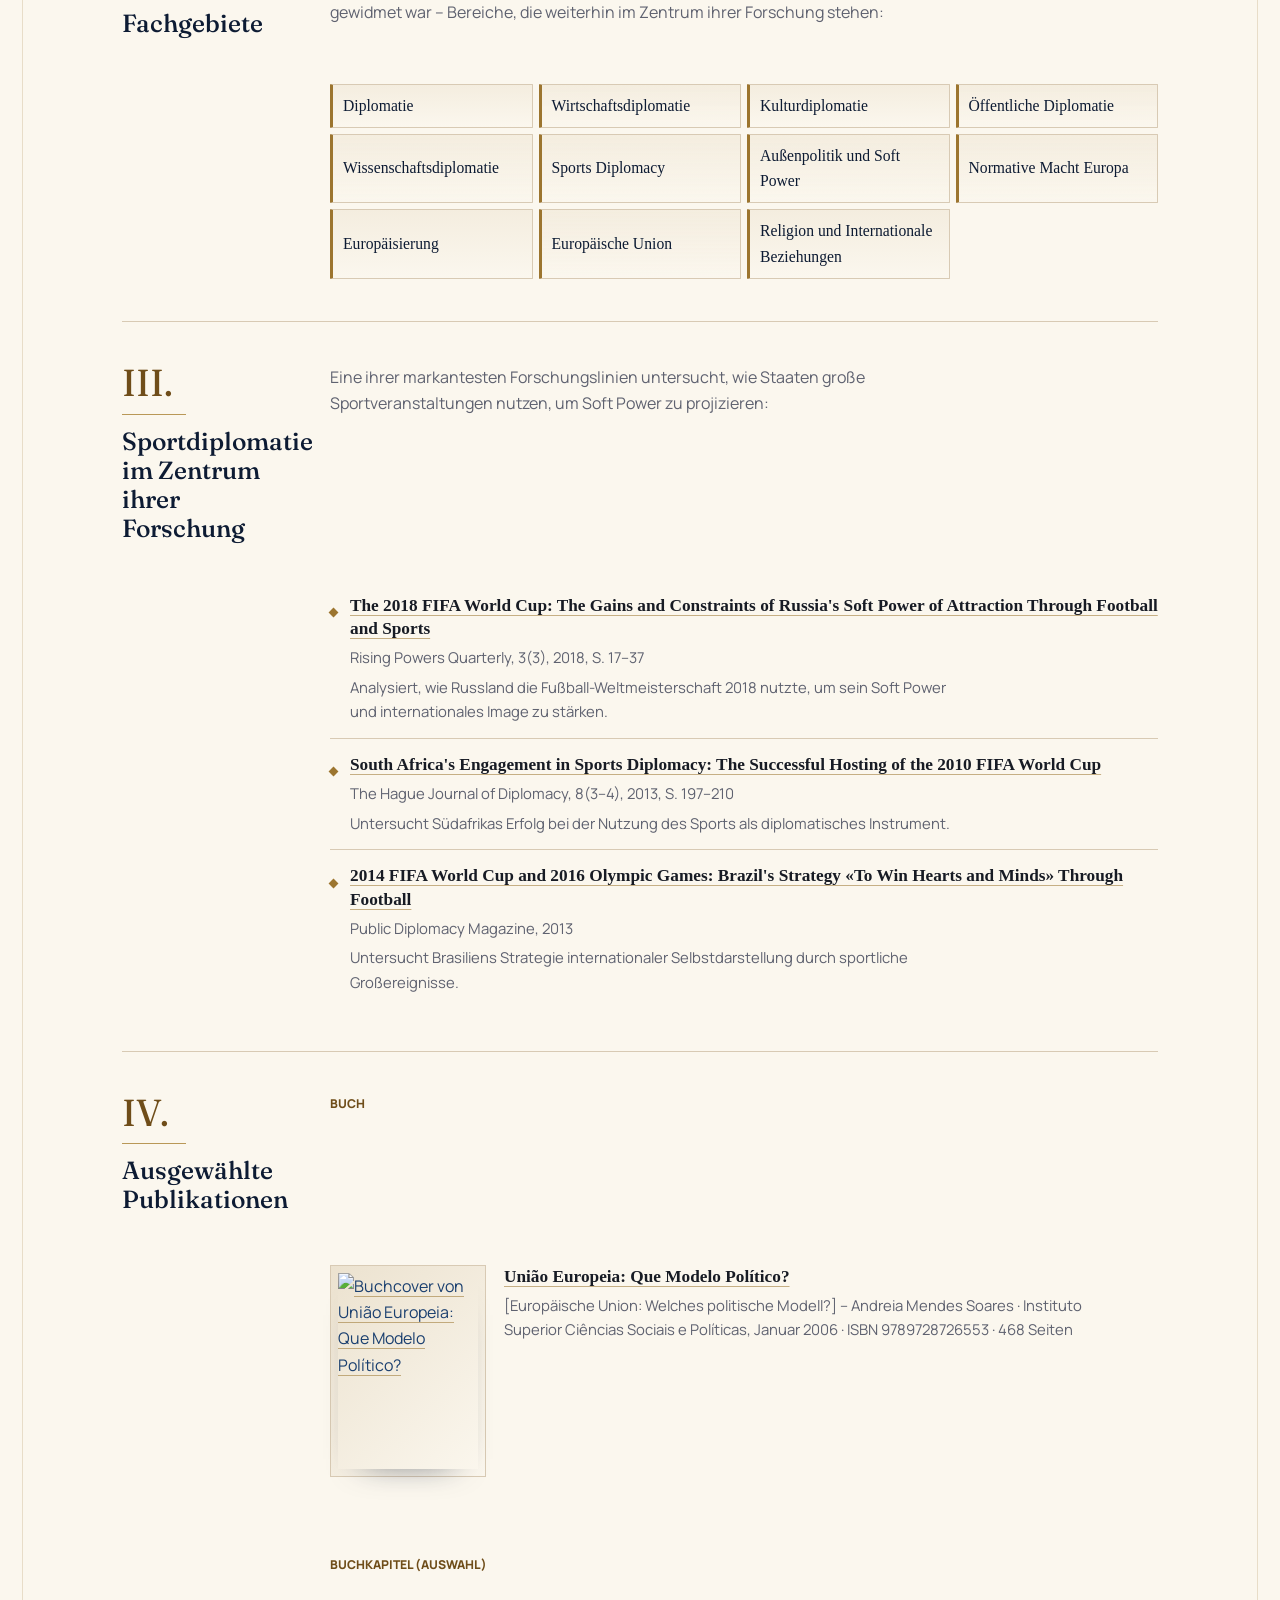
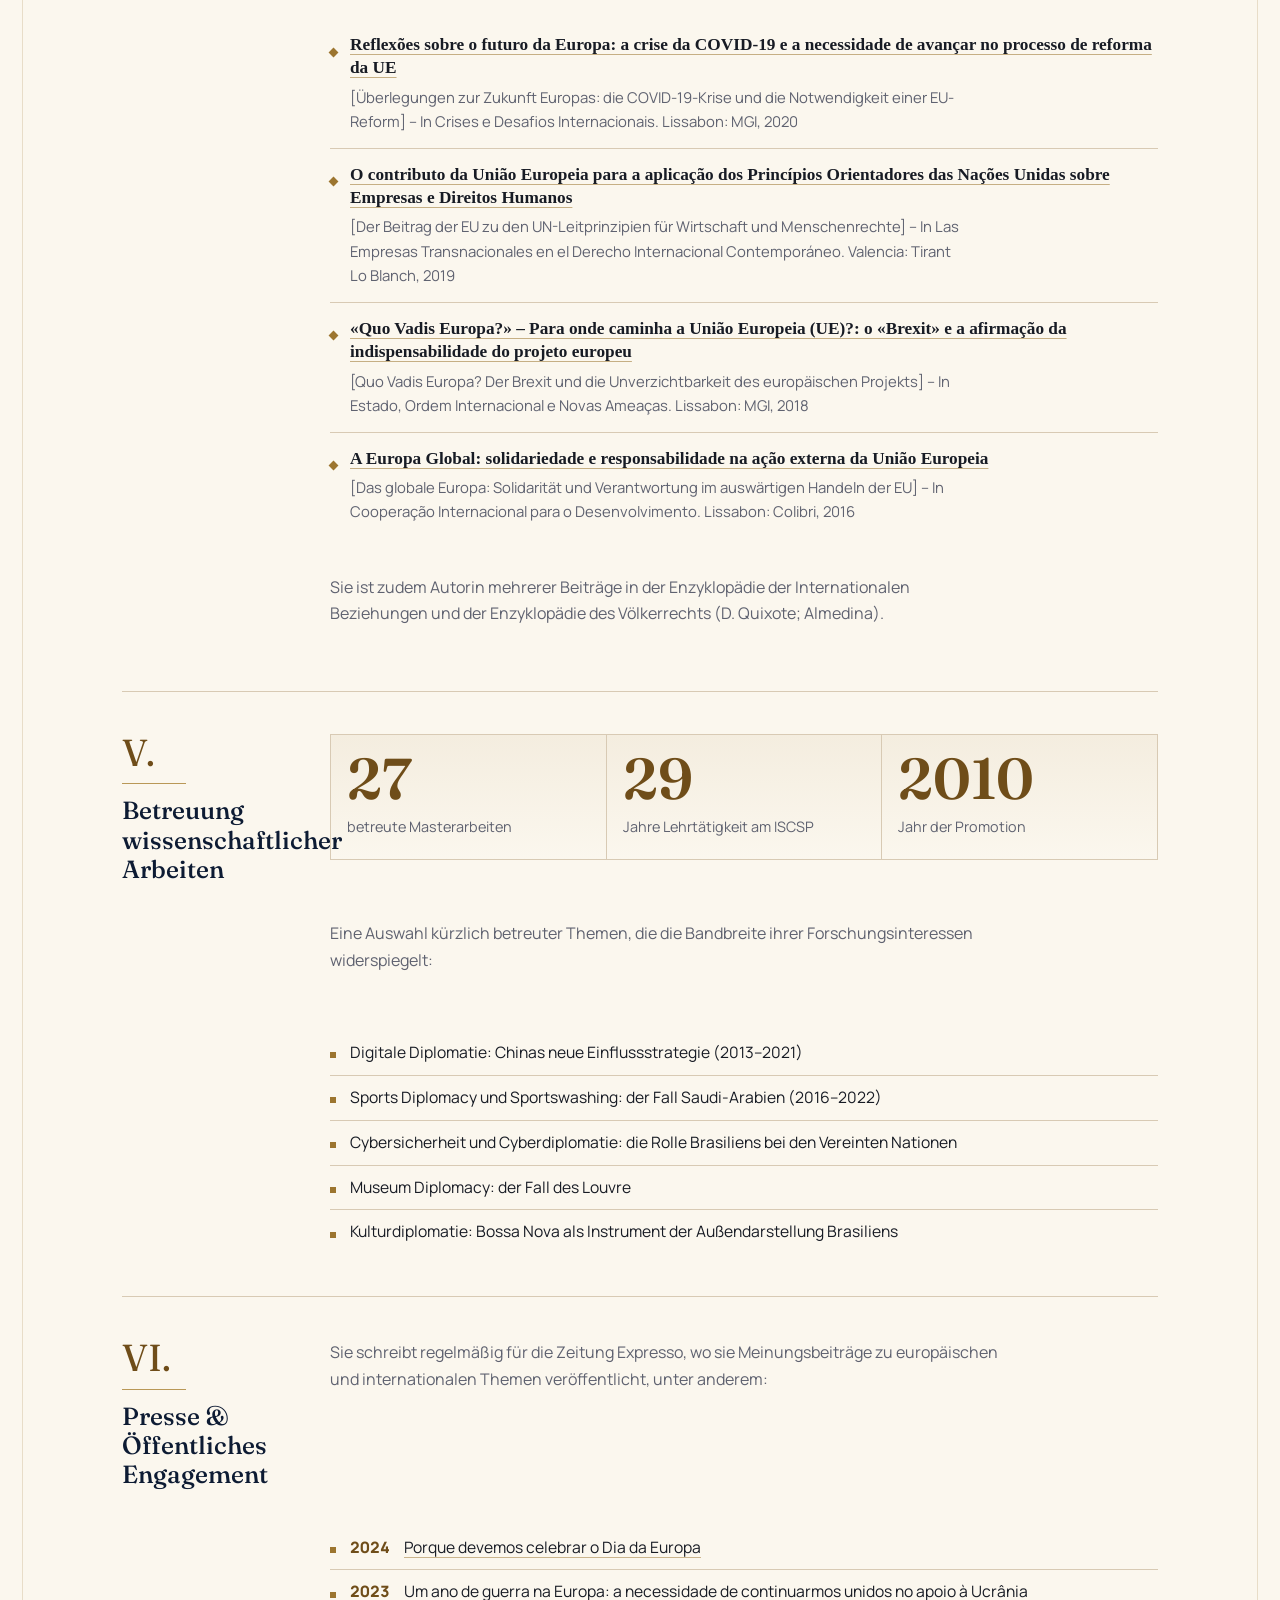
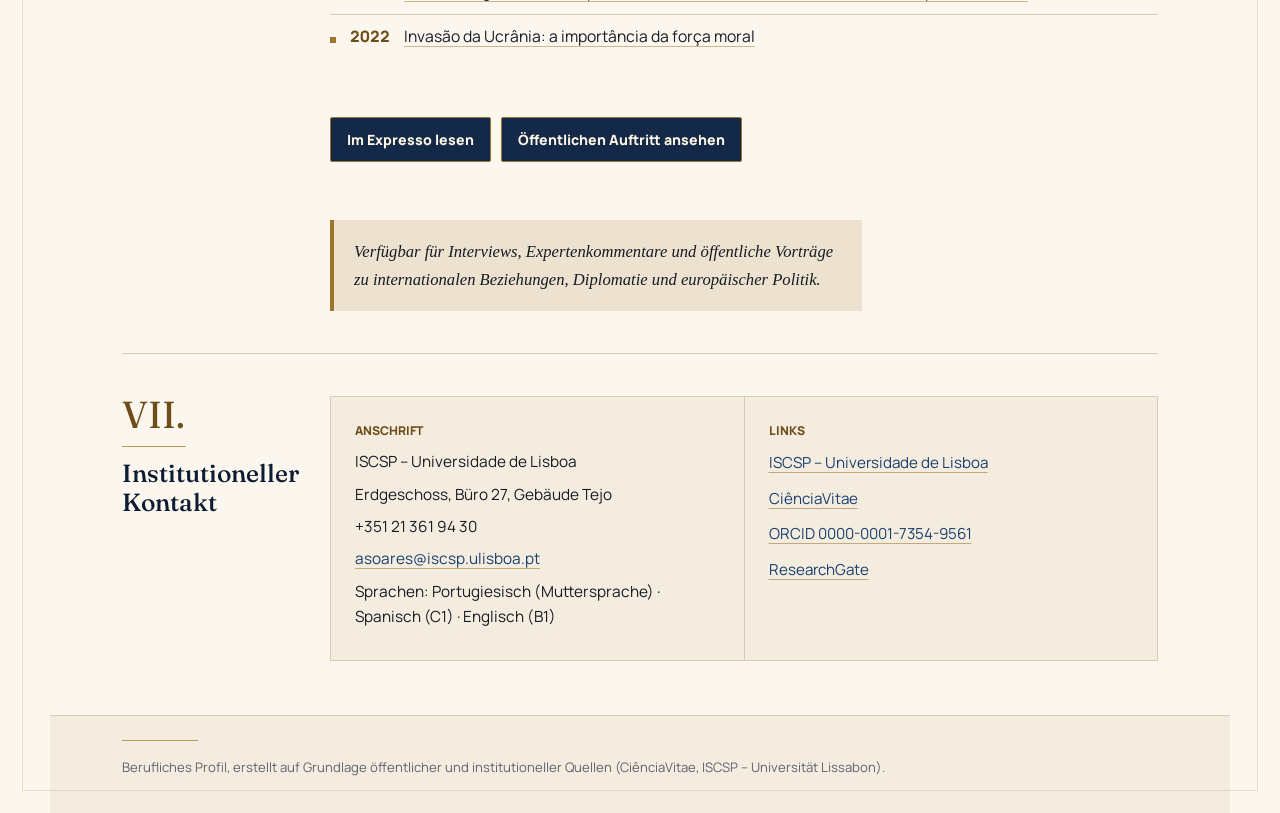
==== commit bee10922: "Remove duplicate doctoral evaluation" ====
--- a/de/index.html
+++ b/de/index.html
@@ -104,7 +104,7 @@
       <ul class="biblio"><li class="book-item"><a class="book-cover" href="https://www.wook.pt/livro/uniao-europeia-que-modelo-politico-andreia-mendes-soares/175406" target="_blank" rel="noopener"><img src="https://img.wook.pt/images/uniao-europeia-que-modelo-politico-andreia-mendes-soares/MXwxNzU0MDZ8MjIzNDkzfDE3NzgyMjM5NTgwMDB8d2VicHwxNTA5/550x" alt="Buchcover von União Europeia: Que Modelo Político?" width="550" height="771" loading="lazy"></a><span class="book-details"><span class="cite-title"><a href="https://www.wook.pt/livro/uniao-europeia-que-modelo-politico-andreia-mendes-soares/175406" target="_blank" rel="noopener">União Europeia: Que Modelo Político?</a></span><span class="cite-meta">[Europäische Union: Welches politische Modell?] – Andreia Mendes Soares · Instituto Superior Ciências Sociais e Políticas, Januar 2006 · ISBN 9789728726553 · 468 Seiten</span></span></li></ul>
       <h4 class="sub">Buchkapitel (Auswahl)</h4>
       <ul class="biblio"><li><span class="cite-title"><a href="https://www.cienciavitae.pt/portal/pt/1B1D-8841-751B" target="_blank" rel="noopener">Reflexões sobre o futuro da Europa: a crise da COVID-19 e a necessidade de avançar no processo de reforma da UE</a></span><span class="cite-meta">[Überlegungen zur Zukunft Europas: die COVID-19-Krise und die Notwendigkeit einer EU-Reform] – In Crises e Desafios Internacionais. Lissabon: MGI, 2020</span></li><li><span class="cite-title"><a href="https://dialnet.unirioja.es/servlet/libro?codigo=742309" target="_blank" rel="noopener">O contributo da União Europeia para a aplicação dos Princípios Orientadores das Nações Unidas sobre Empresas e Direitos Humanos</a></span><span class="cite-meta">[Der Beitrag der EU zu den UN-Leitprinzipien für Wirtschaft und Menschenrechte] – In Las Empresas Transnacionales en el Derecho Internacional Contemporáneo. Valencia: Tirant Lo Blanch, 2019</span></li><li><span class="cite-title"><a href="https://www.cienciavitae.pt/portal/pt/1B1D-8841-751B" target="_blank" rel="noopener">«Quo Vadis Europa?» – Para onde caminha a União Europeia (UE)?: o «Brexit» e a afirmação da indispensabilidade do projeto europeu</a></span><span class="cite-meta">[Quo Vadis Europa? Der Brexit und die Unverzichtbarkeit des europäischen Projekts] – In Estado, Ordem Internacional e Novas Ameaças. Lissabon: MGI, 2018</span></li><li><span class="cite-title"><a href="https://www.cienciavitae.pt/portal/pt/1B1D-8841-751B" target="_blank" rel="noopener">A Europa Global: solidariedade e responsabilidade na ação externa da União Europeia</a></span><span class="cite-meta">[Das globale Europa: Solidarität und Verantwortung im auswärtigen Handeln der EU] – In Cooperação Internacional para o Desenvolvimento. Lissabon: Colibri, 2016</span></li></ul>
-      <p class="intro-line">Sie ist zudem Autorin mehrerer Beiträge in der Enzyklopädie der Internationalen Beziehungen und der Enzyklopädie des Völkerrechts (D. Quixote; Almedina). Ihre Doktorarbeit – «Urbi et Orbi»: Die Relevanz der Religion im globalisierten öffentlichen Leben – wurde einstimmig mit der Bestnote angenommen.</p>
+      <p class="intro-line">Sie ist zudem Autorin mehrerer Beiträge in der Enzyklopädie der Internationalen Beziehungen und der Enzyklopädie des Völkerrechts (D. Quixote; Almedina).</p>
     </section>
 
     <section class="dossier">
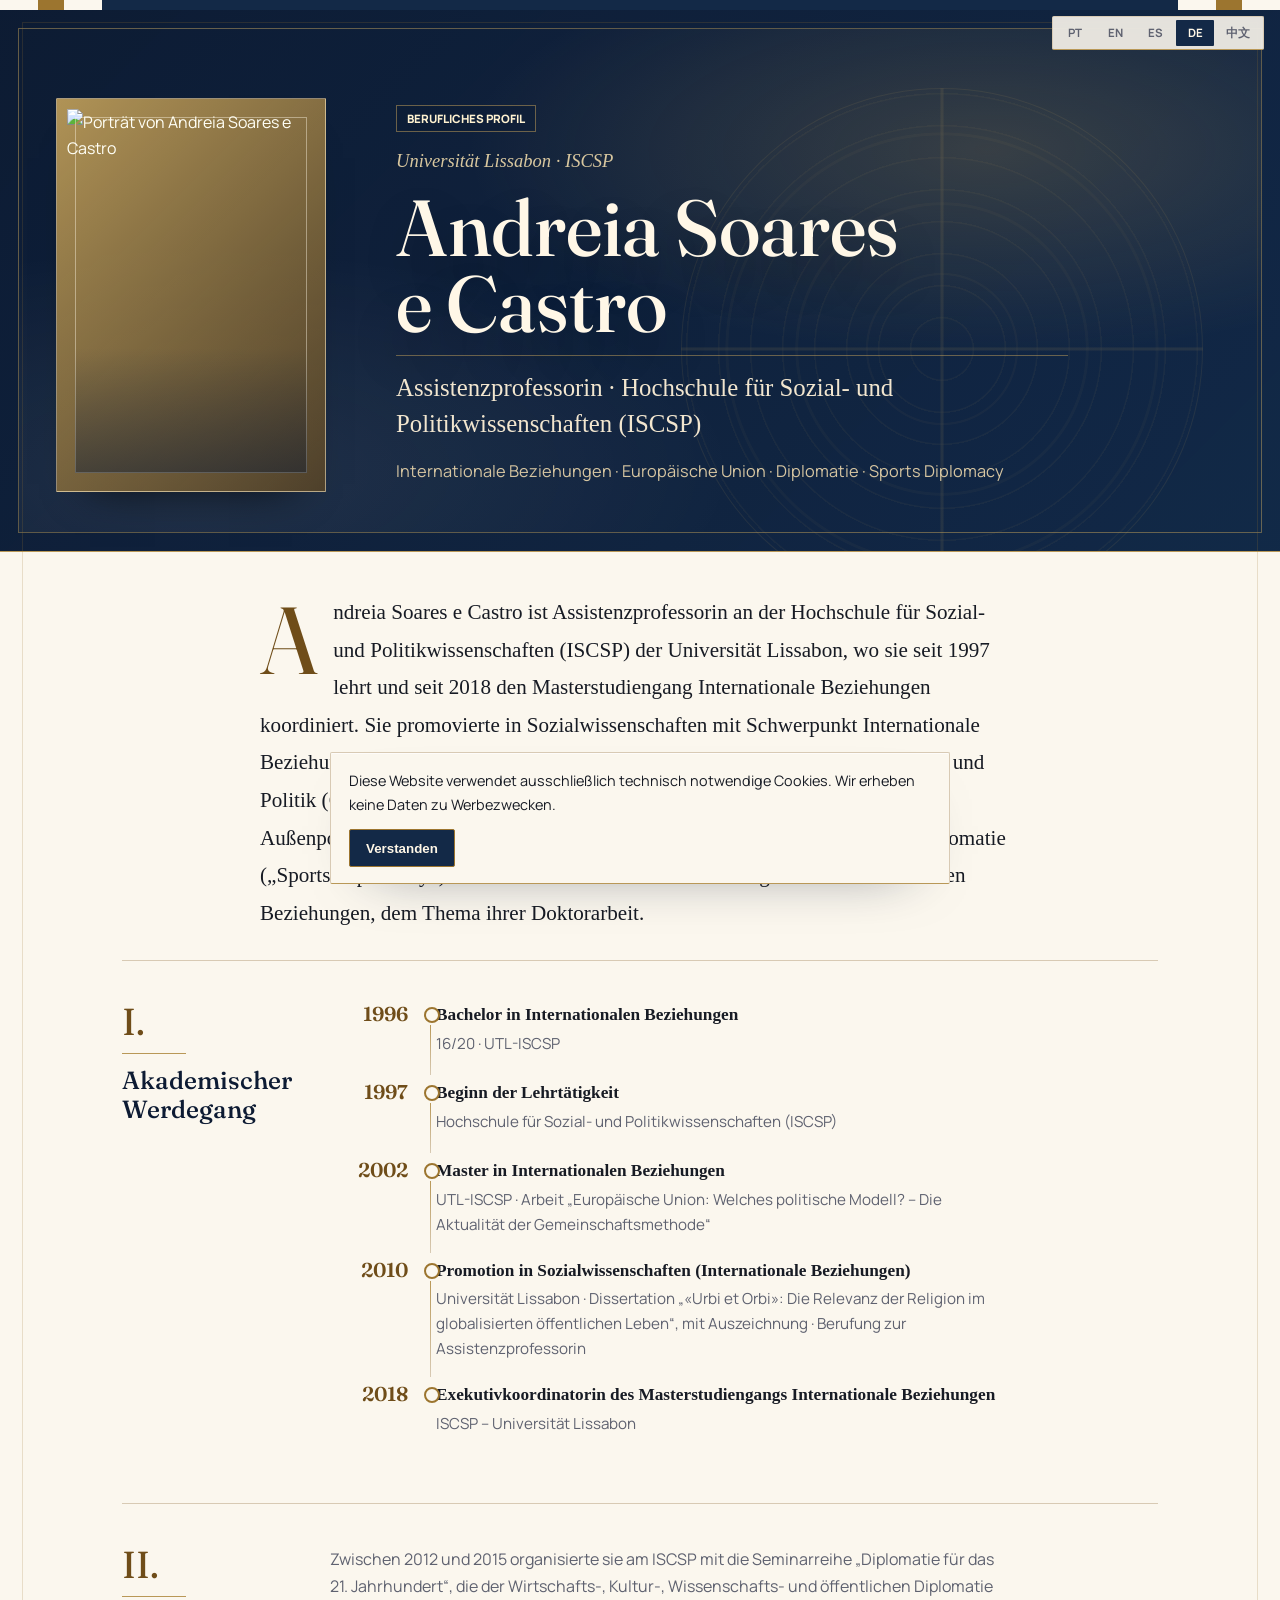
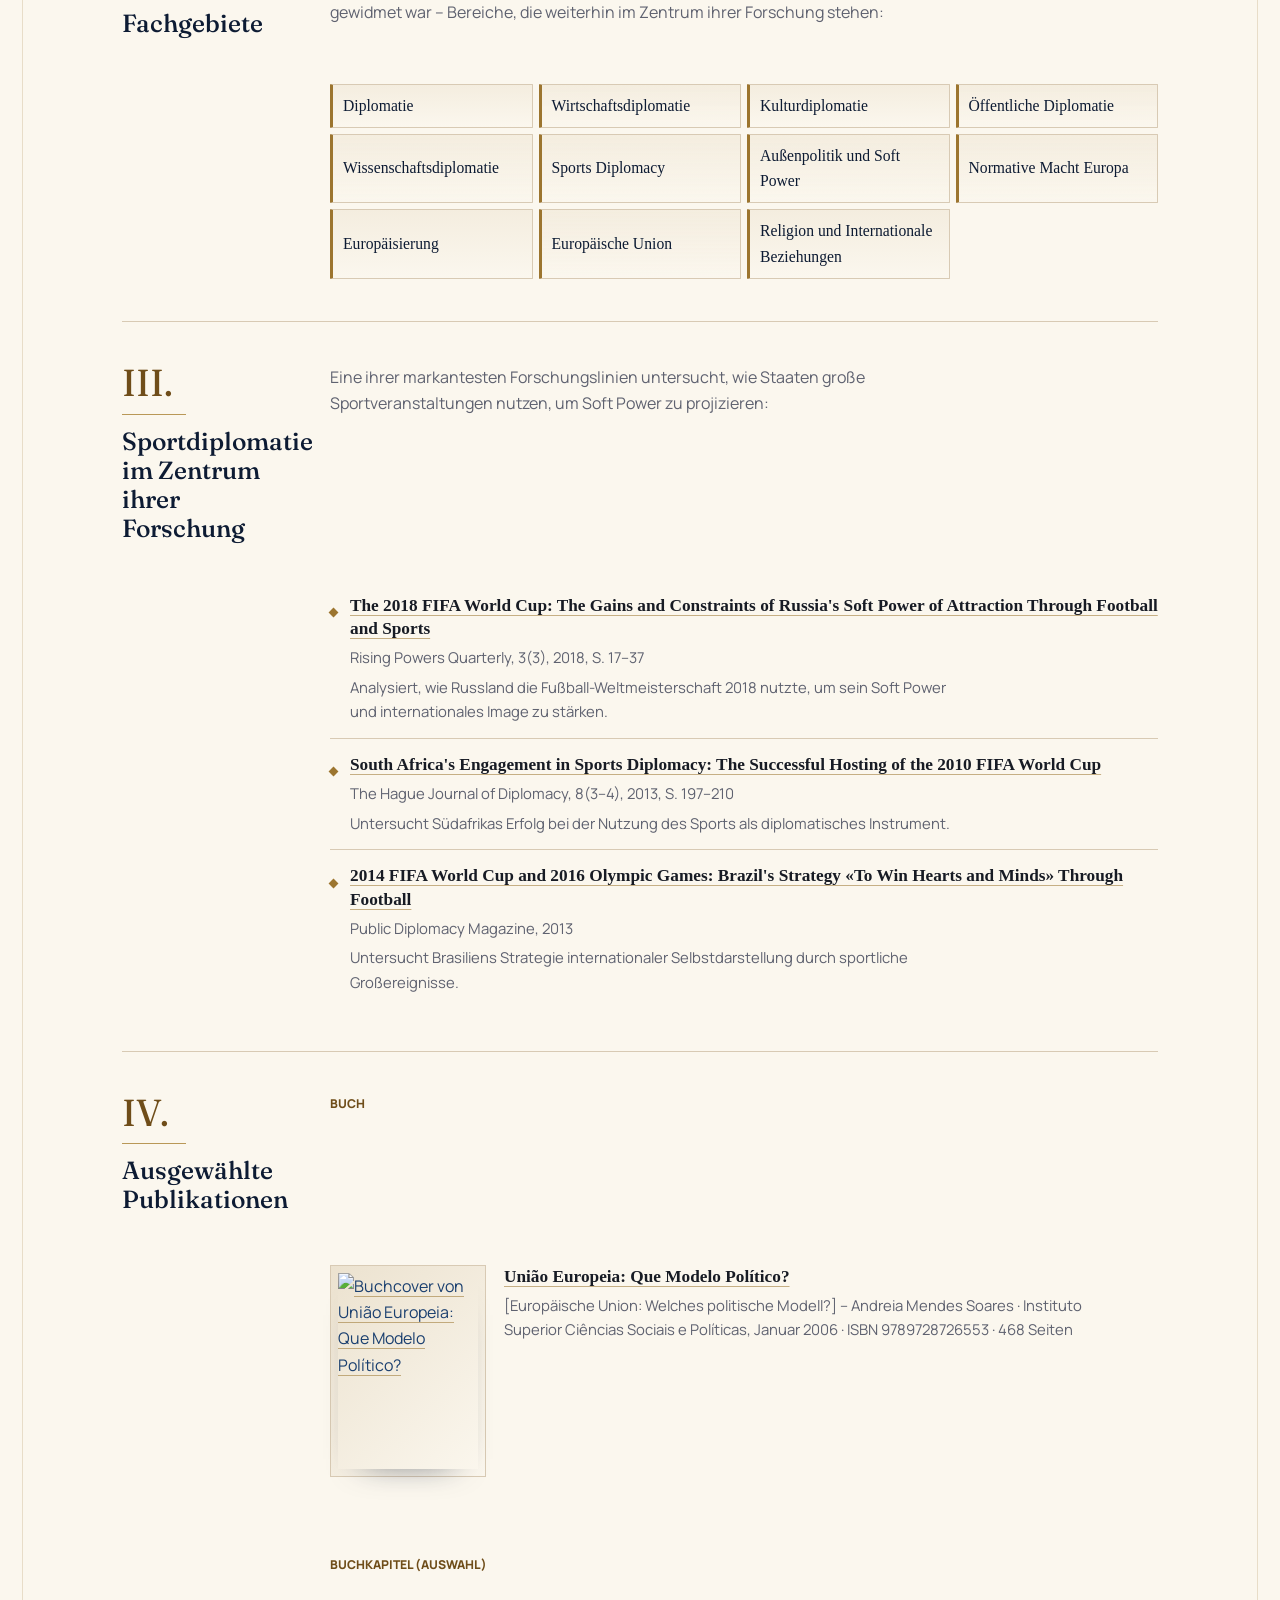
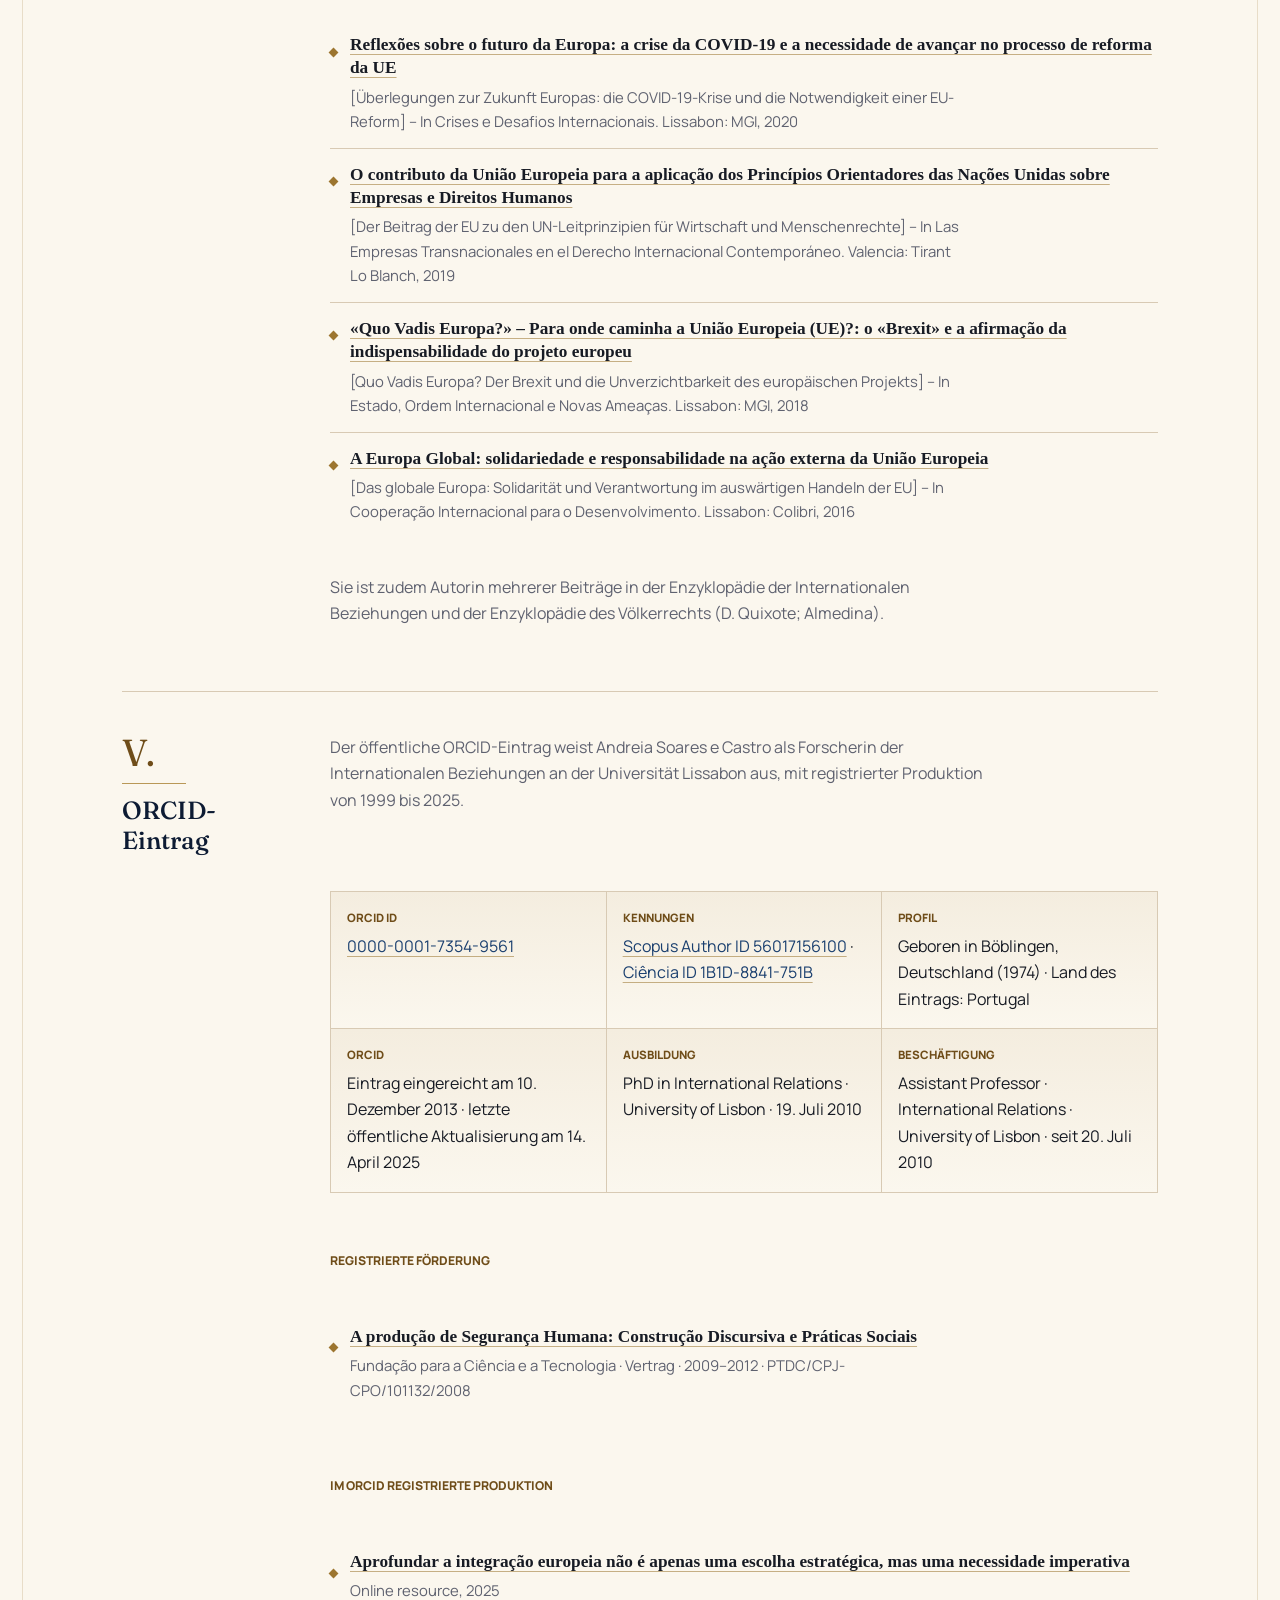
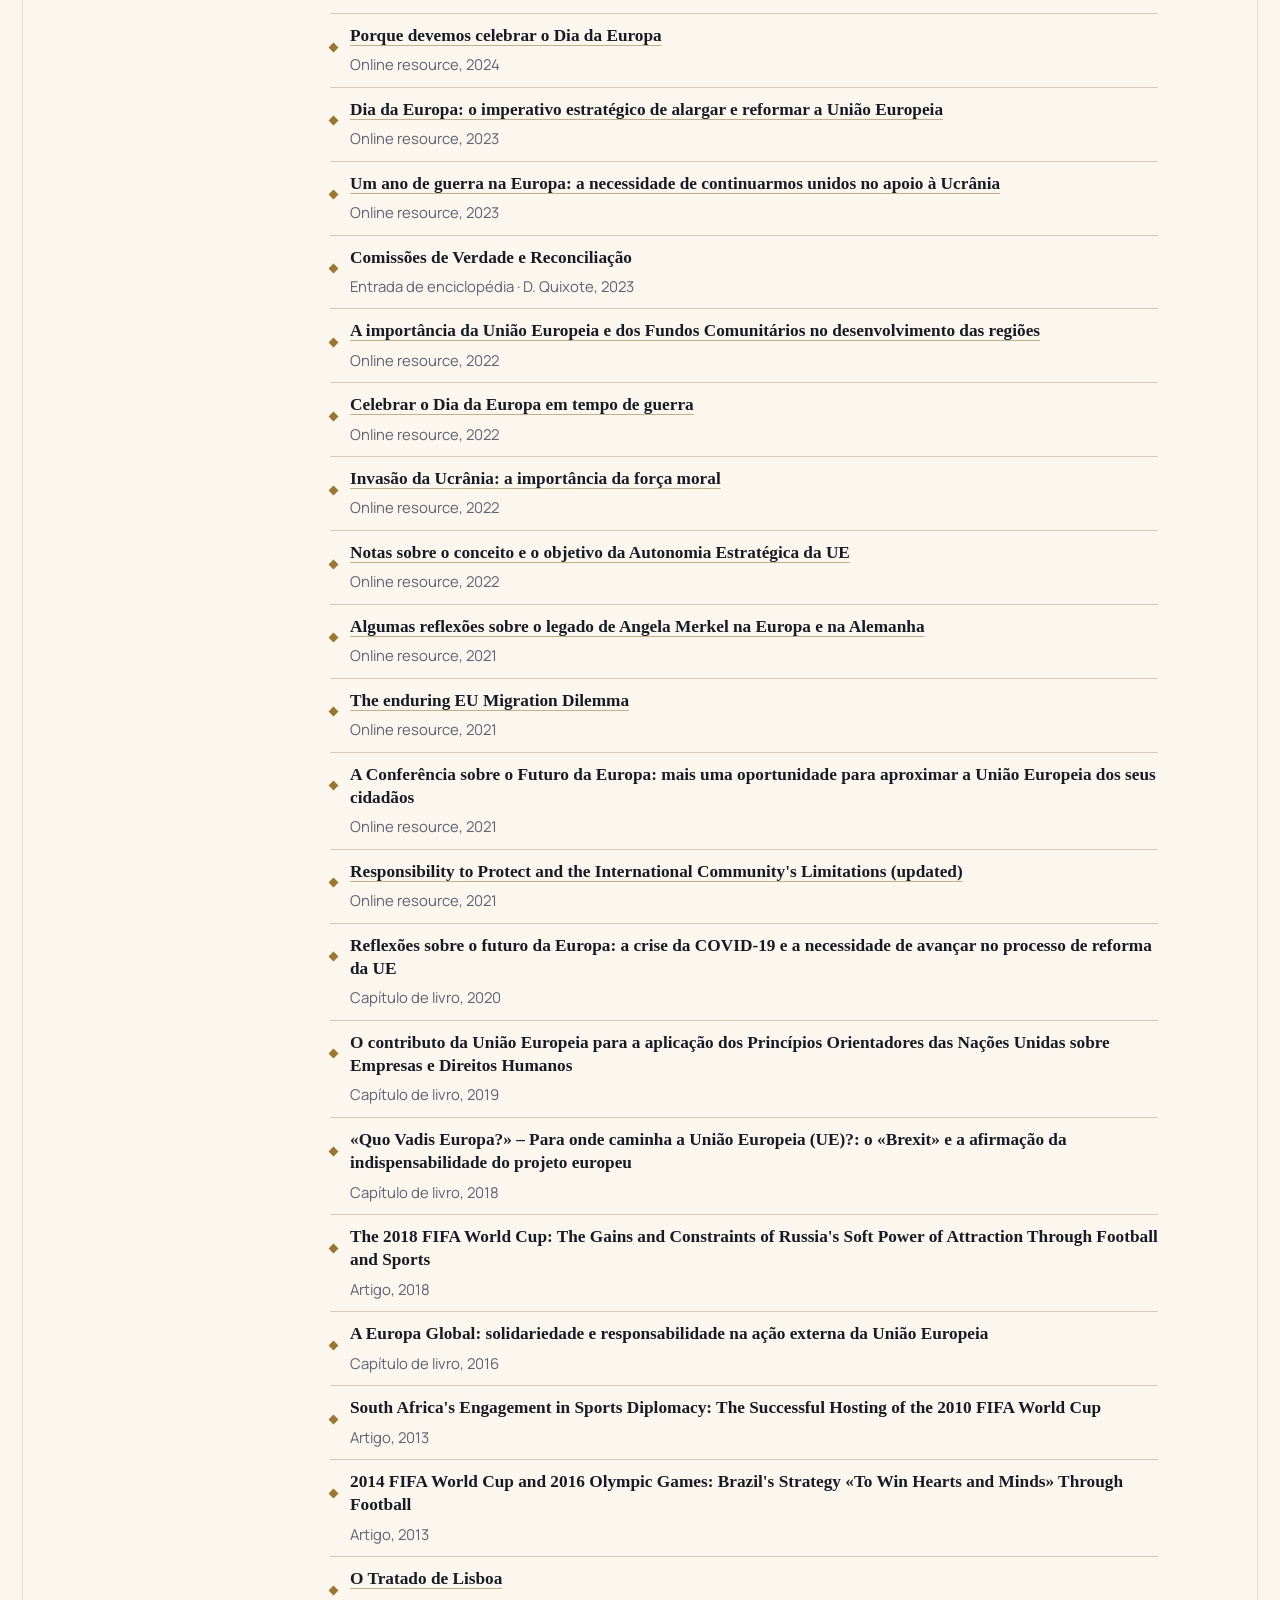
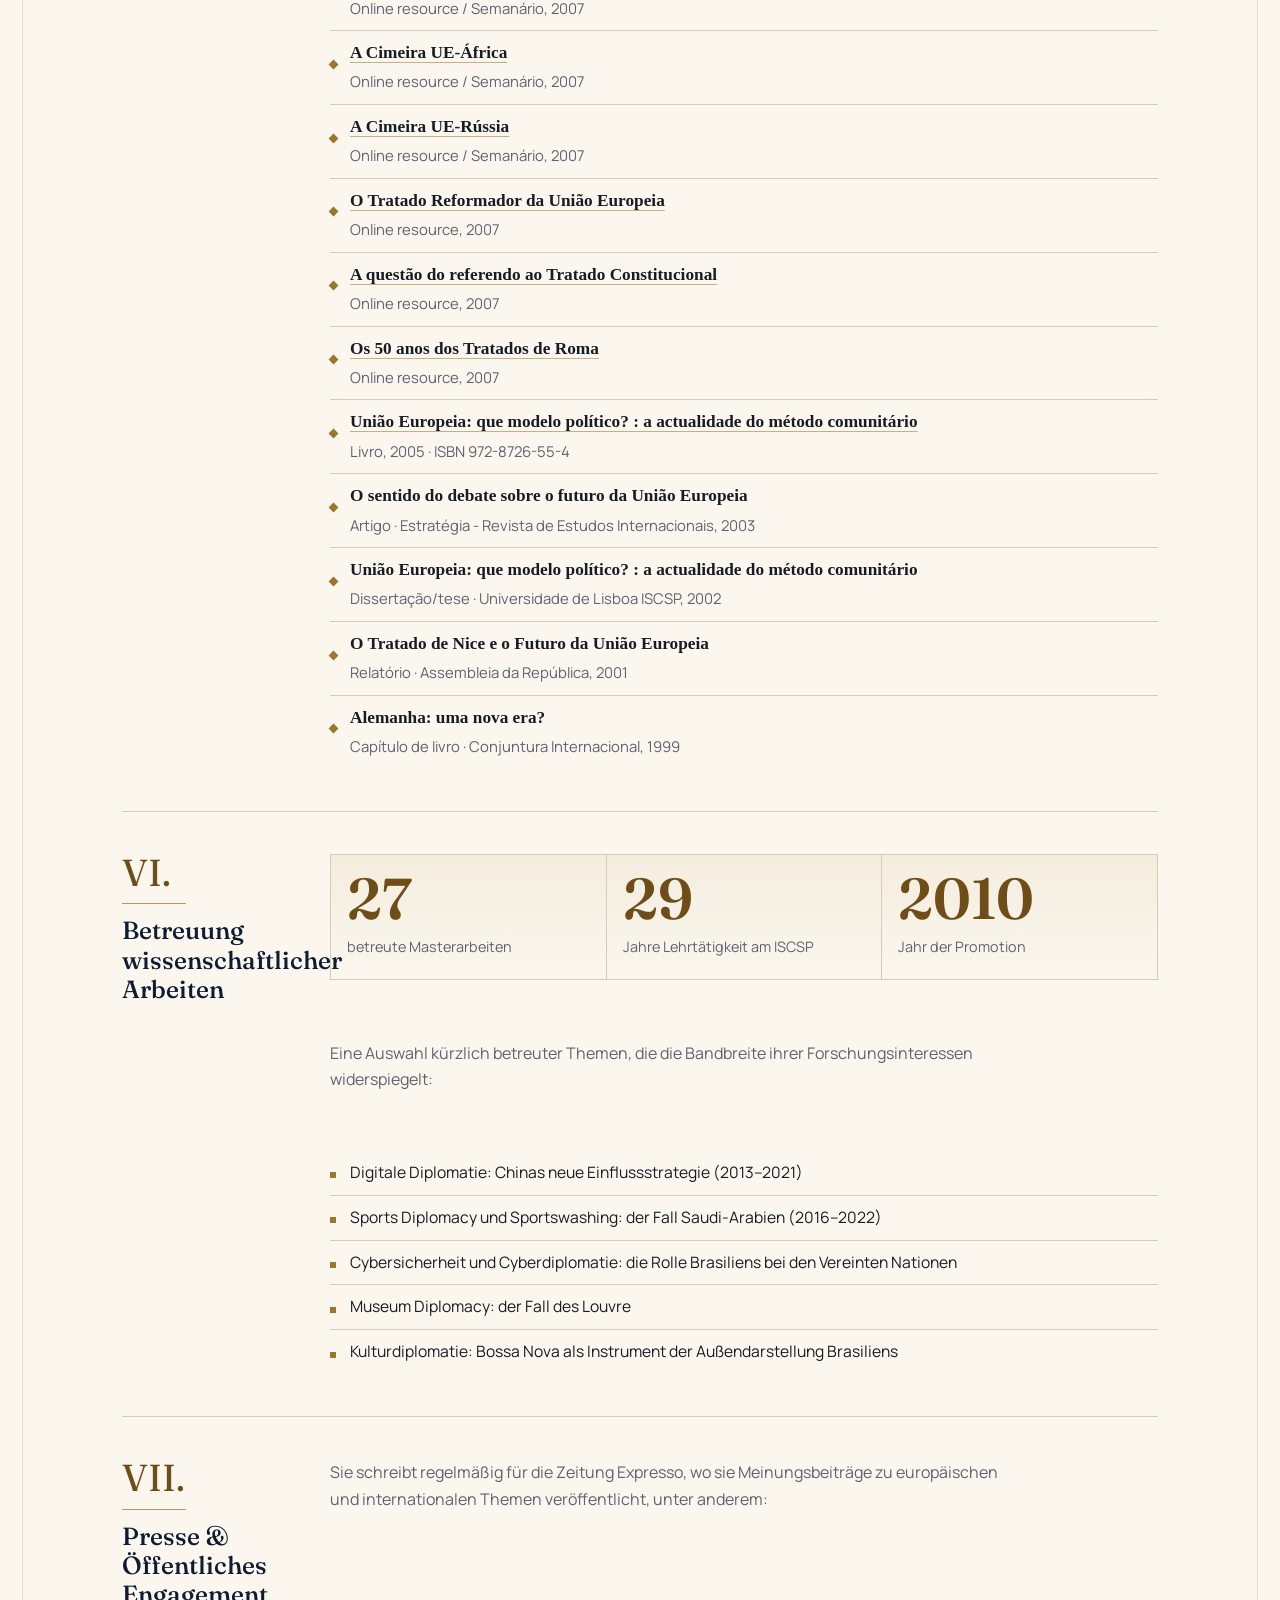
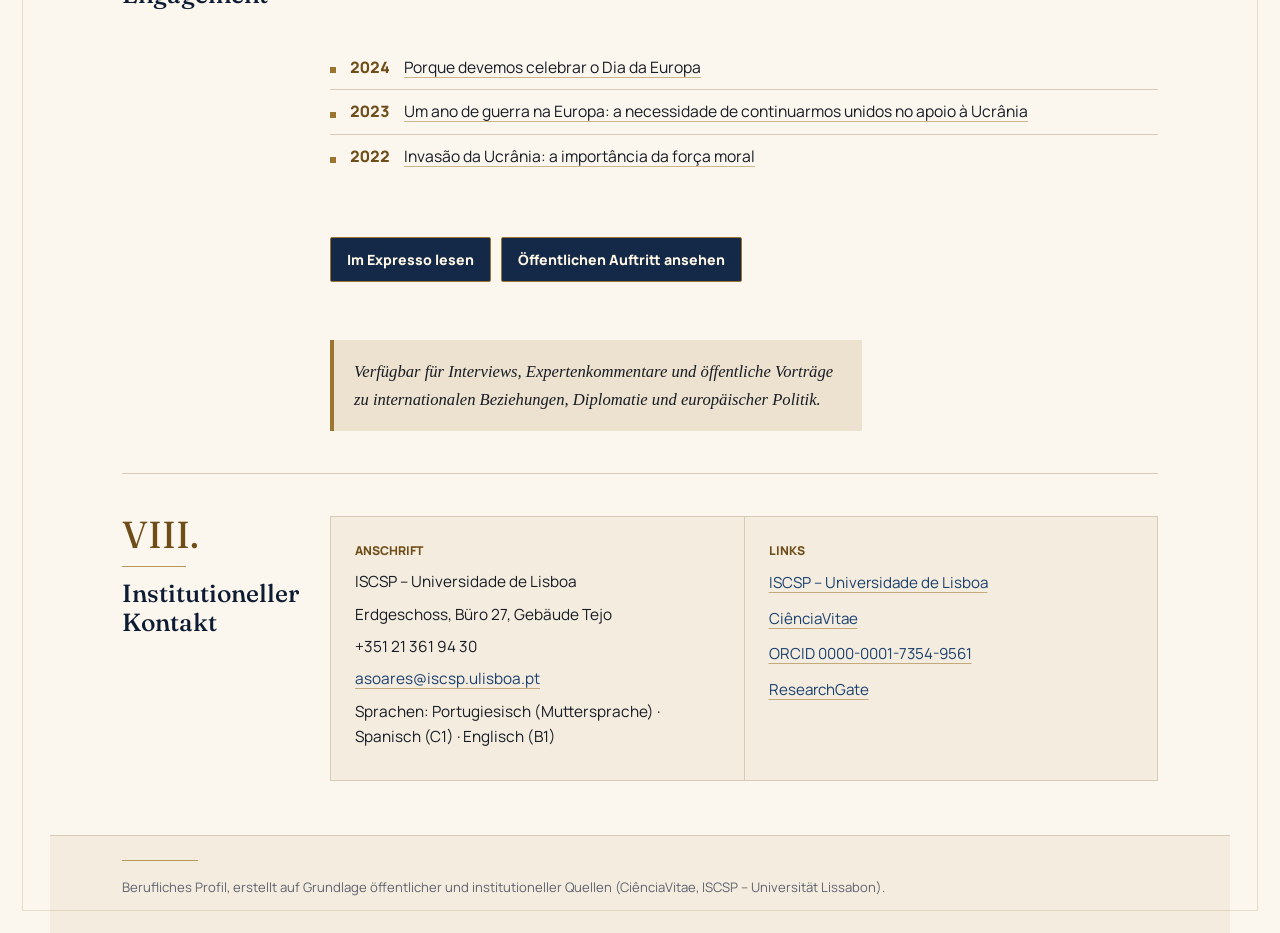
==== commit 4c9462c1: "Integrate ORCID record" ====
--- a/de/index.html
+++ b/de/index.html
@@ -45,6 +45,8 @@
     "@type": "CollegeOrUniversity",
     "name": "Universidade de Lisboa"
   },
+  "affiliation": {"@type": "Organization", "name": "Zentrum für öffentliche Verwaltung und Politik (CAPP)"},
+  "knowsAbout": ["Internationale Beziehungen", "Europäische Union", "Diplomatie", "Wirtschaftsdiplomatie", "Kulturdiplomatie", "Öffentliche Diplomatie", "Wissenschaftsdiplomatie", "Sports Diplomacy", "Sportdiplomatie", "Außenpolitik und Soft Power", "Normative Macht Europa", "Europäisierung", "Religion und Internationale Beziehungen"],
   "knowsLanguage": [
     "pt",
     "es",
@@ -107,8 +109,17 @@
       <p class="intro-line">Sie ist zudem Autorin mehrerer Beiträge in der Enzyklopädie der Internationalen Beziehungen und der Enzyklopädie des Völkerrechts (D. Quixote; Almedina).</p>
     </section>
 
-    <section class="dossier">
-      <div class="sec-head"><span class="sec-num">V.</span><h2 class="sec-title">Betreuung wissenschaftlicher Arbeiten</h2></div>
+              <section class="dossier">
+            <div class="sec-head"><span class="sec-num">V.</span><h2 class="sec-title">ORCID-Eintrag</h2></div>
+            <p class="intro-line">Der öffentliche ORCID-Eintrag weist Andreia Soares e Castro als Forscherin der Internationalen Beziehungen an der Universität Lissabon aus, mit registrierter Produktion von 1999 bis 2025.</p>
+            <ul class="orcid-facts"><li><span class="fact-label">ORCID iD</span><a href="https://orcid.org/0000-0001-7354-9561" target="_blank" rel="noopener">0000-0001-7354-9561</a></li><li><span class="fact-label">Kennungen</span><a href="http://www.scopus.com/inward/authorDetails.url?authorID=56017156100&partnerID=MN8TOARS" target="_blank" rel="noopener">Scopus Author ID 56017156100</a> · <a href="http://www.cienciavitae.pt//1B1D-8841-751B" target="_blank" rel="noopener">Ciência ID 1B1D-8841-751B</a></li><li><span class="fact-label">Profil</span>Geboren in Böblingen, Deutschland (1974) · Land des Eintrags: Portugal</li><li><span class="fact-label">ORCID</span>Eintrag eingereicht am 10. Dezember 2013 · letzte öffentliche Aktualisierung am 14. April 2025</li><li><span class="fact-label">Ausbildung</span>PhD in International Relations · University of Lisbon · 19. Juli 2010</li><li><span class="fact-label">Beschäftigung</span>Assistant Professor · International Relations · University of Lisbon · seit 20. Juli 2010</li></ul>
+            <h4 class="sub">Registrierte Förderung</h4>
+            <ul class="biblio compact-list"><li><span class="cite-title"><a href="http://capp.iscsp.ulisboa.pt/pt/a-producao-da-seguranca-humana" target="_blank" rel="noopener">A produção de Segurança Humana: Construção Discursiva e Práticas Sociais</a></span><span class="cite-meta">Fundação para a Ciência e a Tecnologia · Vertrag · 2009–2012 · PTDC/CPJ-CPO/101132/2008</span></li></ul>
+            <h4 class="sub">Im ORCID registrierte Produktion</h4>
+            <ul class="biblio compact-list"><li><span class="cite-title"><a href="https://cde.iscsp.ulisboa.pt/index.php/component/content/article/vozes-da-europa-comentario-2?catid=10&Itemid=106" target="_blank" rel="noopener">Aprofundar a integração europeia não é apenas uma escolha estratégica, mas uma necessidade imperativa</a></span><span class="cite-meta">Online resource, 2025</span></li><li><span class="cite-title"><a href="https://expresso.pt/opiniao/2024-05-09-porque-devemos-celebrar-o-dia-da-europa-addb550a" target="_blank" rel="noopener">Porque devemos celebrar o Dia da Europa</a></span><span class="cite-meta">Online resource, 2024</span></li><li><span class="cite-title"><a href="https://expresso.pt/opiniao/2023-05-09-Dia-da-Europa-o-imperativo-estrategico-de-alargar-e-reformar-a-Uniao-Europeia-f09f1b43" target="_blank" rel="noopener">Dia da Europa: o imperativo estratégico de alargar e reformar a União Europeia</a></span><span class="cite-meta">Online resource, 2023</span></li><li><span class="cite-title"><a href="https://expresso.pt/opiniao/2023-03-10-Um-ano-de-guerra-na-Europa-a-necessidade-de-continuarmos-unidos-no-apoio-a-Ucrania-f590a83c" target="_blank" rel="noopener">Um ano de guerra na Europa: a necessidade de continuarmos unidos no apoio à Ucrânia</a></span><span class="cite-meta">Online resource, 2023</span></li><li><span class="cite-title">Comissões de Verdade e Reconciliação</span><span class="cite-meta">Entrada de enciclopédia · D. Quixote, 2023</span></li><li><span class="cite-title"><a href="https://isegyes.com/artigos-opiniao/a-importancia-da-uniao-europeia-e-dos-fundos-comunitarios-no-desenvolvimento-das-regioes/" target="_blank" rel="noopener">A importância da União Europeia e dos Fundos Comunitários no desenvolvimento das regiões</a></span><span class="cite-meta">Online resource, 2022</span></li><li><span class="cite-title"><a href="https://expresso.pt/internacional/2022-05-09-Celebrar-o-Dia-da-Europa-em-tempo-de-guerra-d832f912" target="_blank" rel="noopener">Celebrar o Dia da Europa em tempo de guerra</a></span><span class="cite-meta">Online resource, 2022</span></li><li><span class="cite-title"><a href="https://expresso.pt/opiniao/2022-03-21-Invasao-da-Ucrania-a-importancia-da-forca-moral-53681a74" target="_blank" rel="noopener">Invasão da Ucrânia: a importância da força moral</a></span><span class="cite-meta">Online resource, 2022</span></li><li><span class="cite-title"><a href="https://www.pacta.neri.pt/wp-content/uploads/2022/03/Next-Generation-You-Professora-Andreia-Soares-e-Castro-Professora-Carla-Guapo-Costa-e-Francisco-Carneiro.pdf" target="_blank" rel="noopener">Notas sobre o conceito e o objetivo da Autonomia Estratégica da UE</a></span><span class="cite-meta">Online resource, 2022</span></li><li><span class="cite-title"><a href="https://www.pacta.neri.pt/2021/06/10/algumas-reflexoes-sobre-o-legado-de-angela-merkel-na-europa-e-na-alemanha/" target="_blank" rel="noopener">Algumas reflexões sobre o legado de Angela Merkel na Europa e na Alemanha</a></span><span class="cite-meta">Online resource, 2021</span></li><li><span class="cite-title"><a href="https://apetabuleirodexadrez.blogspot.com/2021/05/the-enduring-eu-migration-dilemma.html" target="_blank" rel="noopener">The enduring EU Migration Dilemma</a></span><span class="cite-meta">Online resource, 2021</span></li><li><span class="cite-title">A Conferência sobre o Futuro da Europa: mais uma oportunidade para aproximar a União Europeia dos seus cidadãos</span><span class="cite-meta">Online resource, 2021</span></li><li><span class="cite-title"><a href="https://apetabuleirodexadrez.blogspot.com/2021/03/responsibility-to-protect-and.html" target="_blank" rel="noopener">Responsibility to Protect and the International Community's Limitations (updated)</a></span><span class="cite-meta">Online resource, 2021</span></li><li><span class="cite-title">Reflexões sobre o futuro da Europa: a crise da COVID-19 e a necessidade de avançar no processo de reforma da UE</span><span class="cite-meta">Capítulo de livro, 2020</span></li><li><span class="cite-title">O contributo da União Europeia para a aplicação dos Princípios Orientadores das Nações Unidas sobre Empresas e Direitos Humanos</span><span class="cite-meta">Capítulo de livro, 2019</span></li><li><span class="cite-title">«Quo Vadis Europa?» – Para onde caminha a União Europeia (UE)?: o «Brexit» e a afirmação da indispensabilidade do projeto europeu</span><span class="cite-meta">Capítulo de livro, 2018</span></li><li><span class="cite-title">The 2018 FIFA World Cup: The Gains and Constraints of Russia's Soft Power of Attraction Through Football and Sports</span><span class="cite-meta">Artigo, 2018</span></li><li><span class="cite-title">A Europa Global: solidariedade e responsabilidade na ação externa da União Europeia</span><span class="cite-meta">Capítulo de livro, 2016</span></li><li><span class="cite-title">South Africa's Engagement in Sports Diplomacy: The Successful Hosting of the 2010 FIFA World Cup</span><span class="cite-meta">Artigo, 2013</span></li><li><span class="cite-title">2014 FIFA World Cup and 2016 Olympic Games: Brazil's Strategy «To Win Hearts and Minds» Through Football</span><span class="cite-meta">Artigo, 2013</span></li><li><span class="cite-title"><a href="http://euroiscsp.blogspot.com/2007/12/o-tratado-de-lisboa.html" target="_blank" rel="noopener">O Tratado de Lisboa</a></span><span class="cite-meta">Online resource / Semanário, 2007</span></li><li><span class="cite-title"><a href="http://euroiscsp.blogspot.com/2007/12/cimeira-ue-frica.html" target="_blank" rel="noopener">A Cimeira UE-África</a></span><span class="cite-meta">Online resource / Semanário, 2007</span></li><li><span class="cite-title"><a href="http://euroiscsp.blogspot.com/2007/11/cimeira-ue-rssia.html" target="_blank" rel="noopener">A Cimeira UE-Rússia</a></span><span class="cite-meta">Online resource / Semanário, 2007</span></li><li><span class="cite-title"><a href="http://euroiscsp.blogspot.com/2007/10/o-tratado-reformador-da-unio-europeia.html" target="_blank" rel="noopener">O Tratado Reformador da União Europeia</a></span><span class="cite-meta">Online resource, 2007</span></li><li><span class="cite-title"><a href="http://euroiscsp.blogspot.com/2007/04/questo-do-referendo-ao-tratado.html" target="_blank" rel="noopener">A questão do referendo ao Tratado Constitucional</a></span><span class="cite-meta">Online resource, 2007</span></li><li><span class="cite-title"><a href="http://euroiscsp.blogspot.com/2007/03/mestrado-europa.html" target="_blank" rel="noopener">Os 50 anos dos Tratados de Roma</a></span><span class="cite-meta">Online resource, 2007</span></li><li><span class="cite-title"><a href="https://www.wook.pt/livro/uniao-europeia-que-modelo-politico-andreia-mendes-soares/175406" target="_blank" rel="noopener">União Europeia: que modelo político? : a actualidade do método comunitário</a></span><span class="cite-meta">Livro, 2005 · ISBN 972-8726-55-4</span></li><li><span class="cite-title">O sentido do debate sobre o futuro da União Europeia</span><span class="cite-meta">Artigo · Estratégia - Revista de Estudos Internacionais, 2003</span></li><li><span class="cite-title">União Europeia: que modelo político? : a actualidade do método comunitário</span><span class="cite-meta">Dissertação/tese · Universidade de Lisboa ISCSP, 2002</span></li><li><span class="cite-title">O Tratado de Nice e o Futuro da União Europeia</span><span class="cite-meta">Relatório · Assembleia da República, 2001</span></li><li><span class="cite-title">Alemanha: uma nova era?</span><span class="cite-meta">Capítulo de livro · Conjuntura Internacional, 1999</span></li></ul>
+          </section>
+          <section class="dossier">
+            <div class="sec-head"><span class="sec-num">VI.</span><h2 class="sec-title">Betreuung wissenschaftlicher Arbeiten</h2></div>
       <div class="stats">
         <div class="stat"><span class="num">27</span><span class="lbl">betreute Masterarbeiten</span></div>
         <div class="stat"><span class="num">29</span><span class="lbl">Jahre Lehrtätigkeit am ISCSP</span></div>
@@ -119,7 +130,7 @@
     </section>
 
     <section class="dossier">
-      <div class="sec-head"><span class="sec-num">VI.</span><h2 class="sec-title">Presse &amp; Öffentliches Engagement</h2></div>
+      <div class="sec-head"><span class="sec-num">VII.</span><h2 class="sec-title">Presse &amp; Öffentliches Engagement</h2></div>
       <p class="intro-line">Sie schreibt regelmäßig für die Zeitung Expresso, wo sie Meinungsbeiträge zu europäischen und internationalen Themen veröffentlicht, unter anderem:</p>
       <ul class="press-list"><li><span class="yr-badge">2024</span><a href="https://expresso.pt/autores/2022-03-21-andreia-soares-e-castro-ea1dba96" target="_blank" rel="noopener">Porque devemos celebrar o Dia da Europa</a></li><li><span class="yr-badge">2023</span><a href="https://expresso.pt/opiniao/2023-03-10-Um-ano-de-guerra-na-Europa-a-necessidade-de-continuarmos-unidos-no-apoio-a-Ucrania-f590a83c" target="_blank" rel="noopener">Um ano de guerra na Europa: a necessidade de continuarmos unidos no apoio à Ucrânia</a></li><li><span class="yr-badge">2022</span><a href="https://expresso.pt/opiniao/2022-03-21-Invasao-da-Ucrania-a-importancia-da-forca-moral-53681a74" target="_blank" rel="noopener">Invasão da Ucrânia: a importância da força moral</a></li></ul>
       <div class="btnrow">
@@ -130,7 +141,7 @@
     </section>
 
     <section class="dossier">
-      <div class="sec-head"><span class="sec-num">VII.</span><h2 class="sec-title">Institutioneller Kontakt</h2></div>
+      <div class="sec-head"><span class="sec-num">VIII.</span><h2 class="sec-title">Institutioneller Kontakt</h2></div>
       <div class="contact-grid">
         <div>
           <h4 class="sub">Anschrift</h4>
--- a/style.css
+++ b/style.css
@@ -455,7 +455,8 @@
 .timeline,
 .biblio,
 .press-list,
-.linklist{
+.linklist,
+.orcid-facts{
   list-style:none;
   margin:0;
   padding:0;
@@ -634,6 +635,34 @@
 
 .book-details{
   min-width:0;
+}
+
+.orcid-facts{
+  display:grid;
+  grid-template-columns:repeat(auto-fit, minmax(210px, 1fr));
+  gap:1px;
+  margin:0 0 22px;
+  background:var(--line);
+  border:1px solid var(--line);
+}
+
+.orcid-facts li{
+  min-height:96px;
+  padding:16px;
+  background:linear-gradient(180deg, var(--surface-2), var(--surface));
+}
+
+.fact-label{
+  display:block;
+  margin:0 0 6px;
+  color:var(--accent-strong);
+  font-size:.72rem;
+  font-weight:800;
+  text-transform:uppercase;
+}
+
+.compact-list li{
+  padding-block:10px;
 }
 
 .stats{
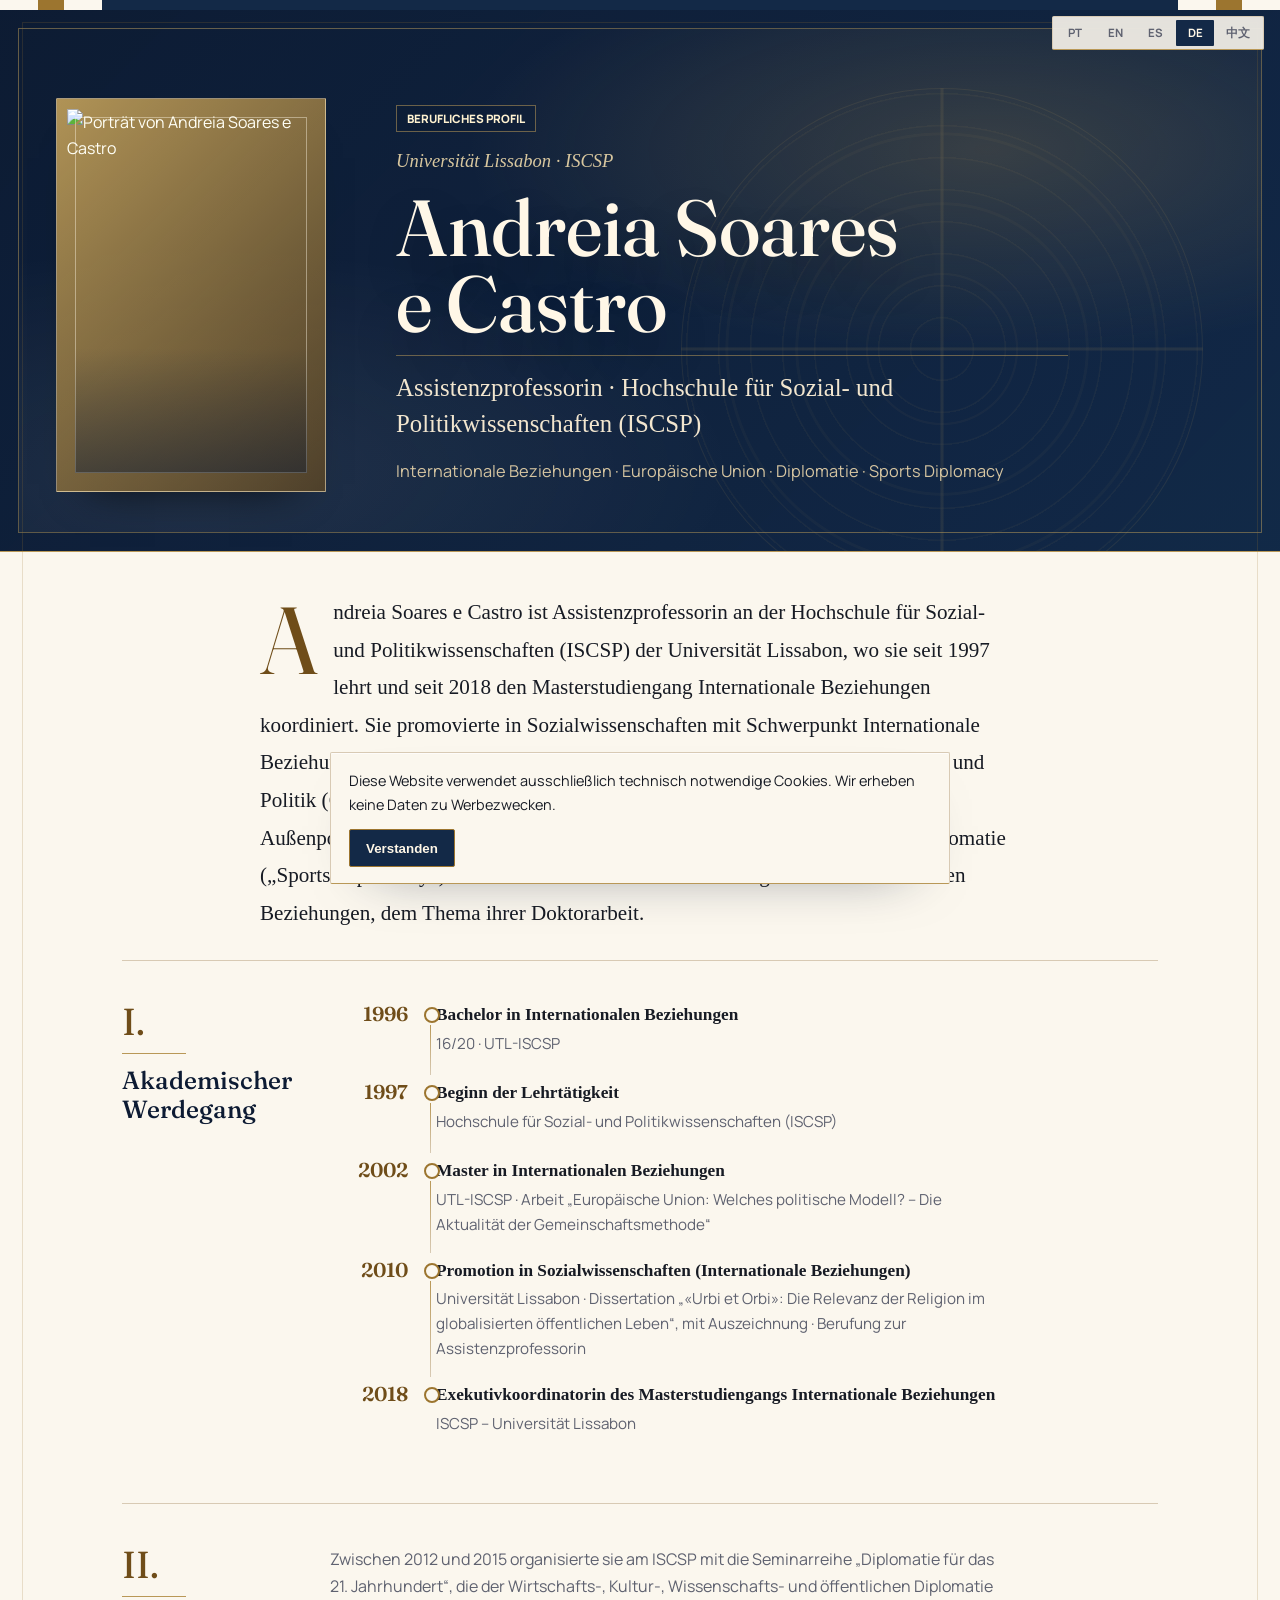
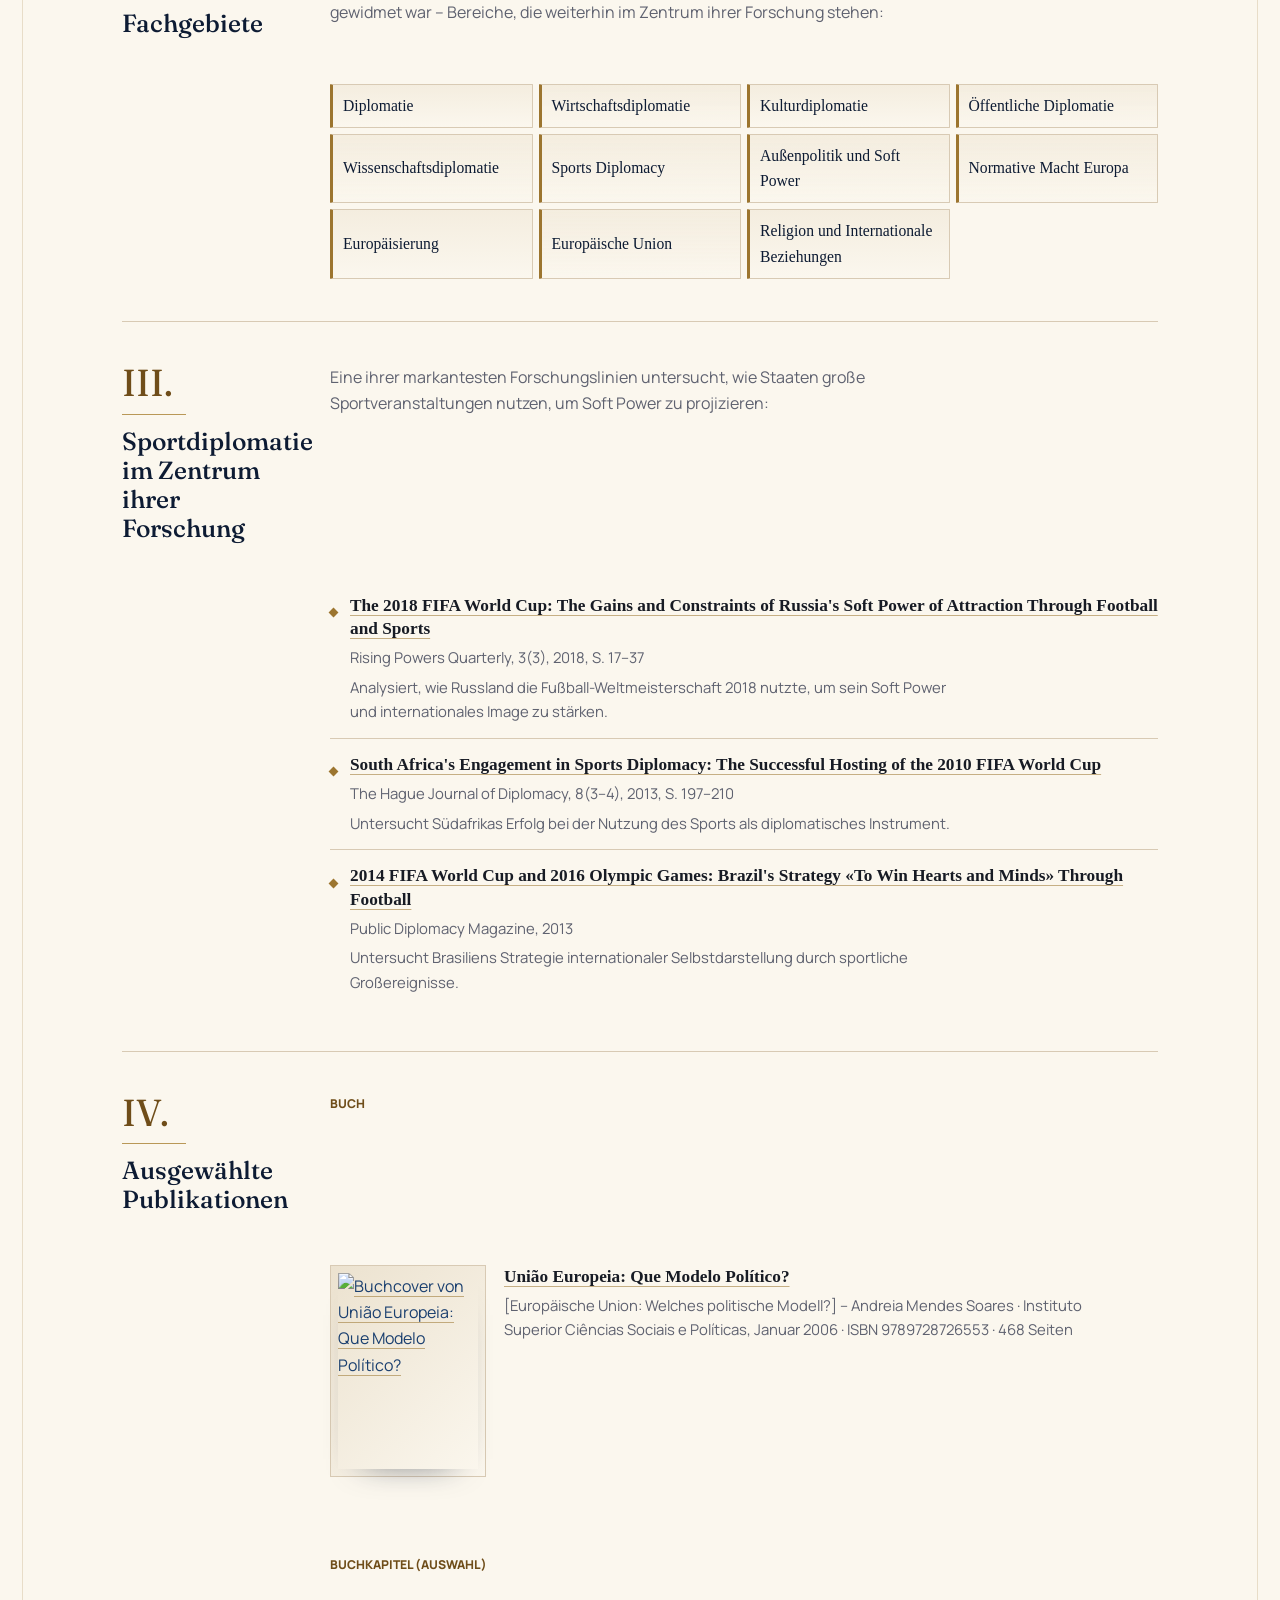
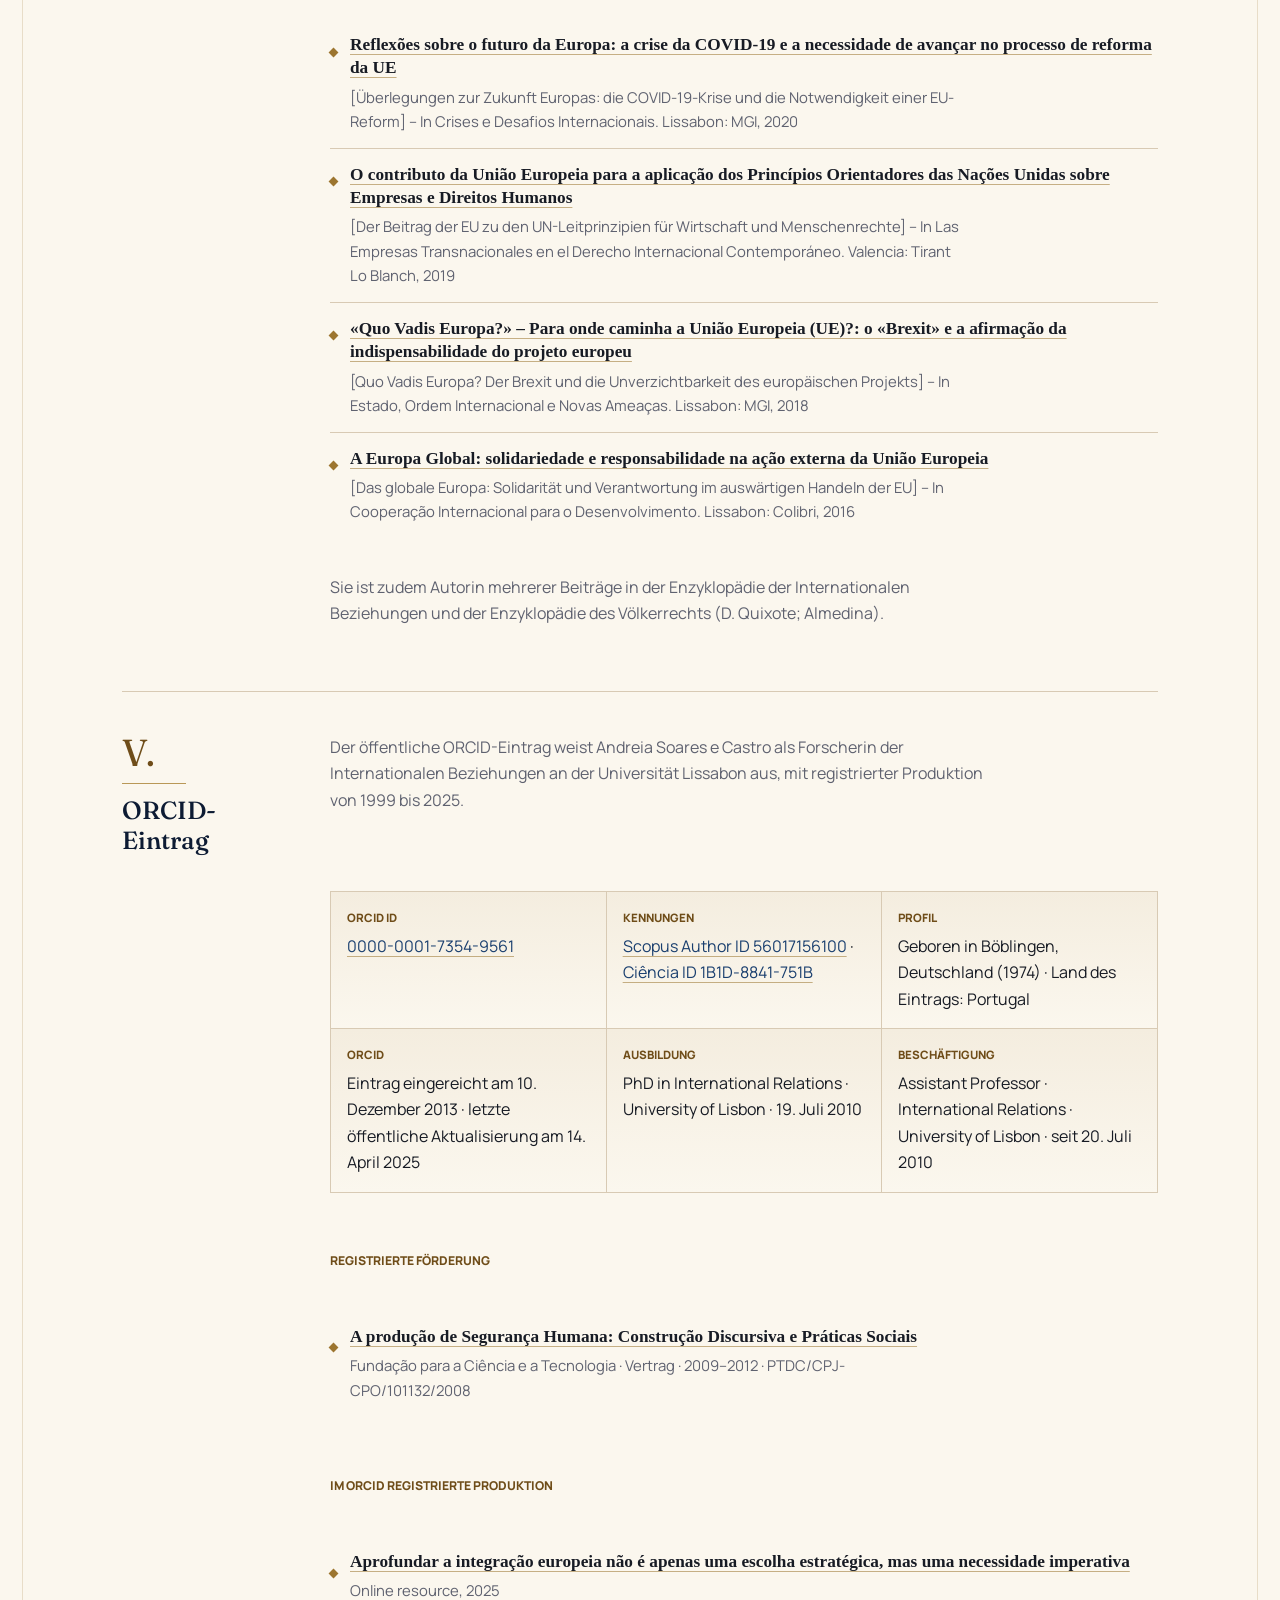
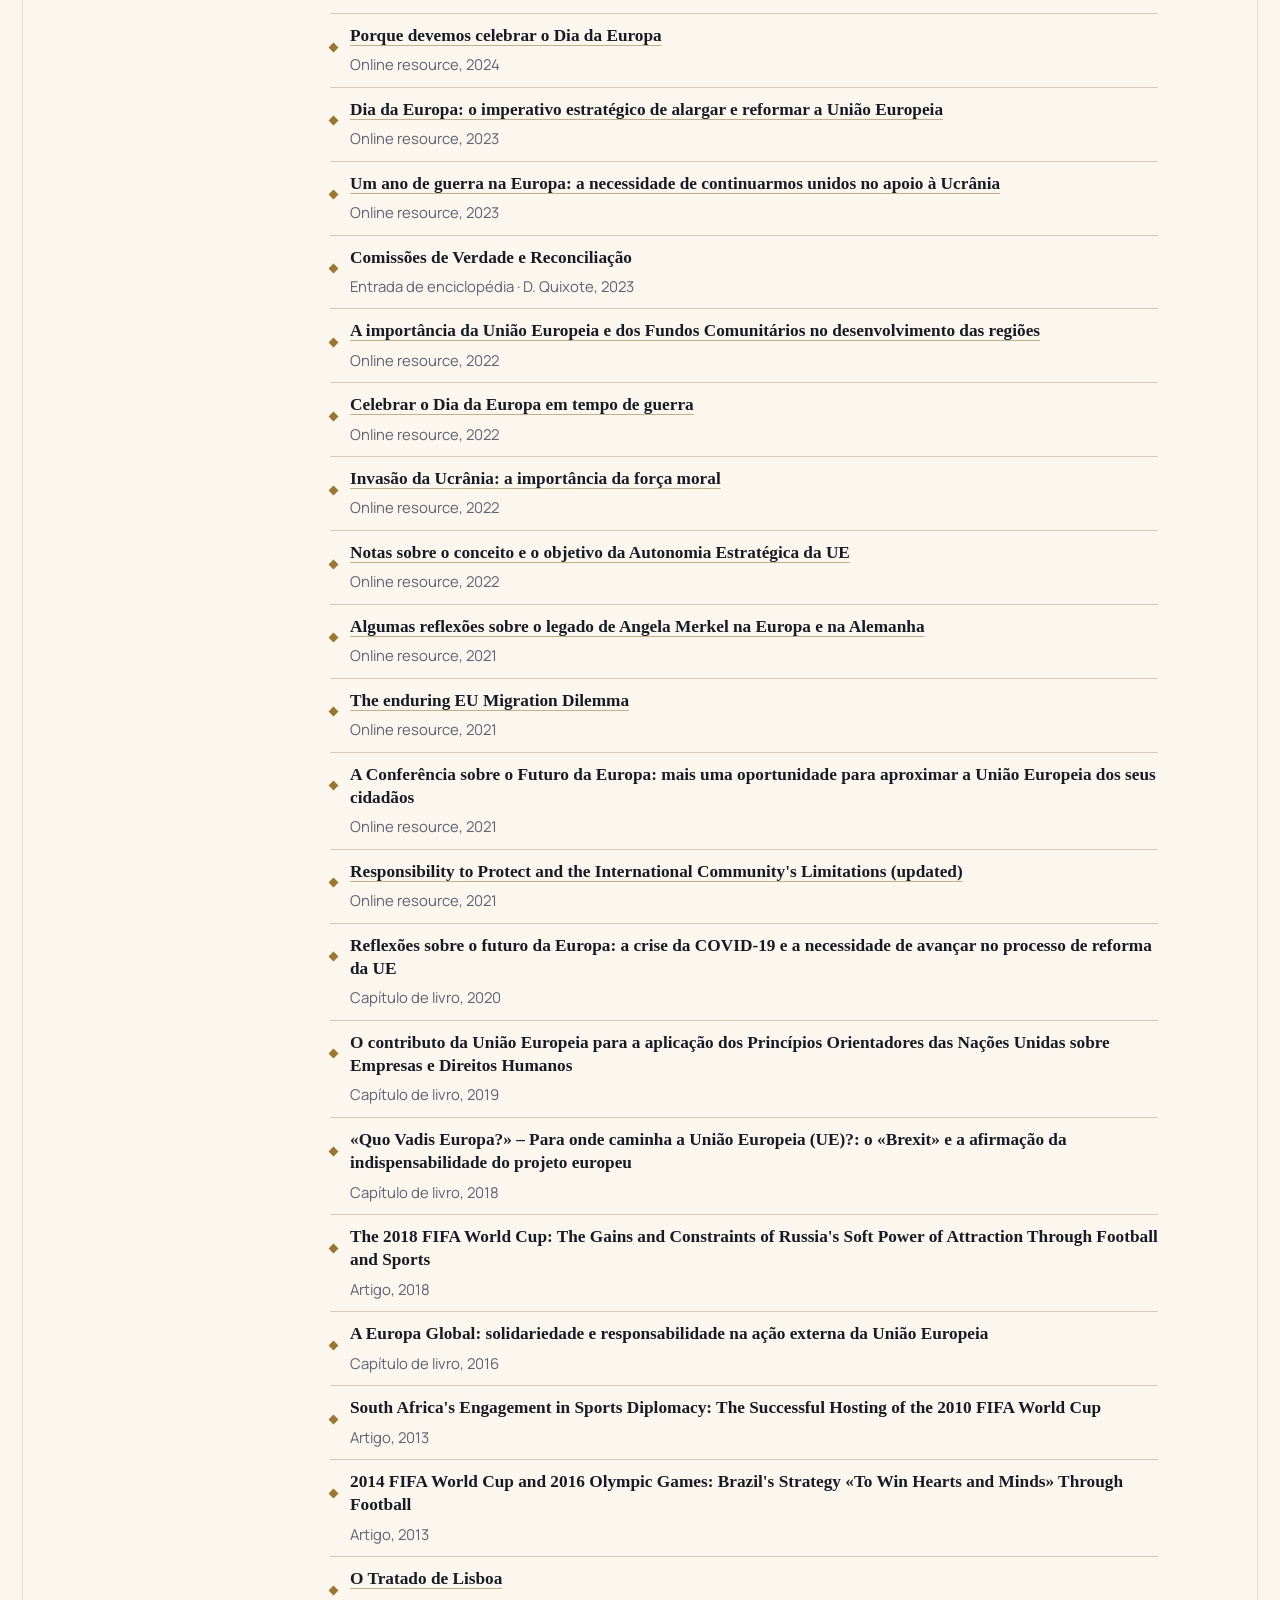
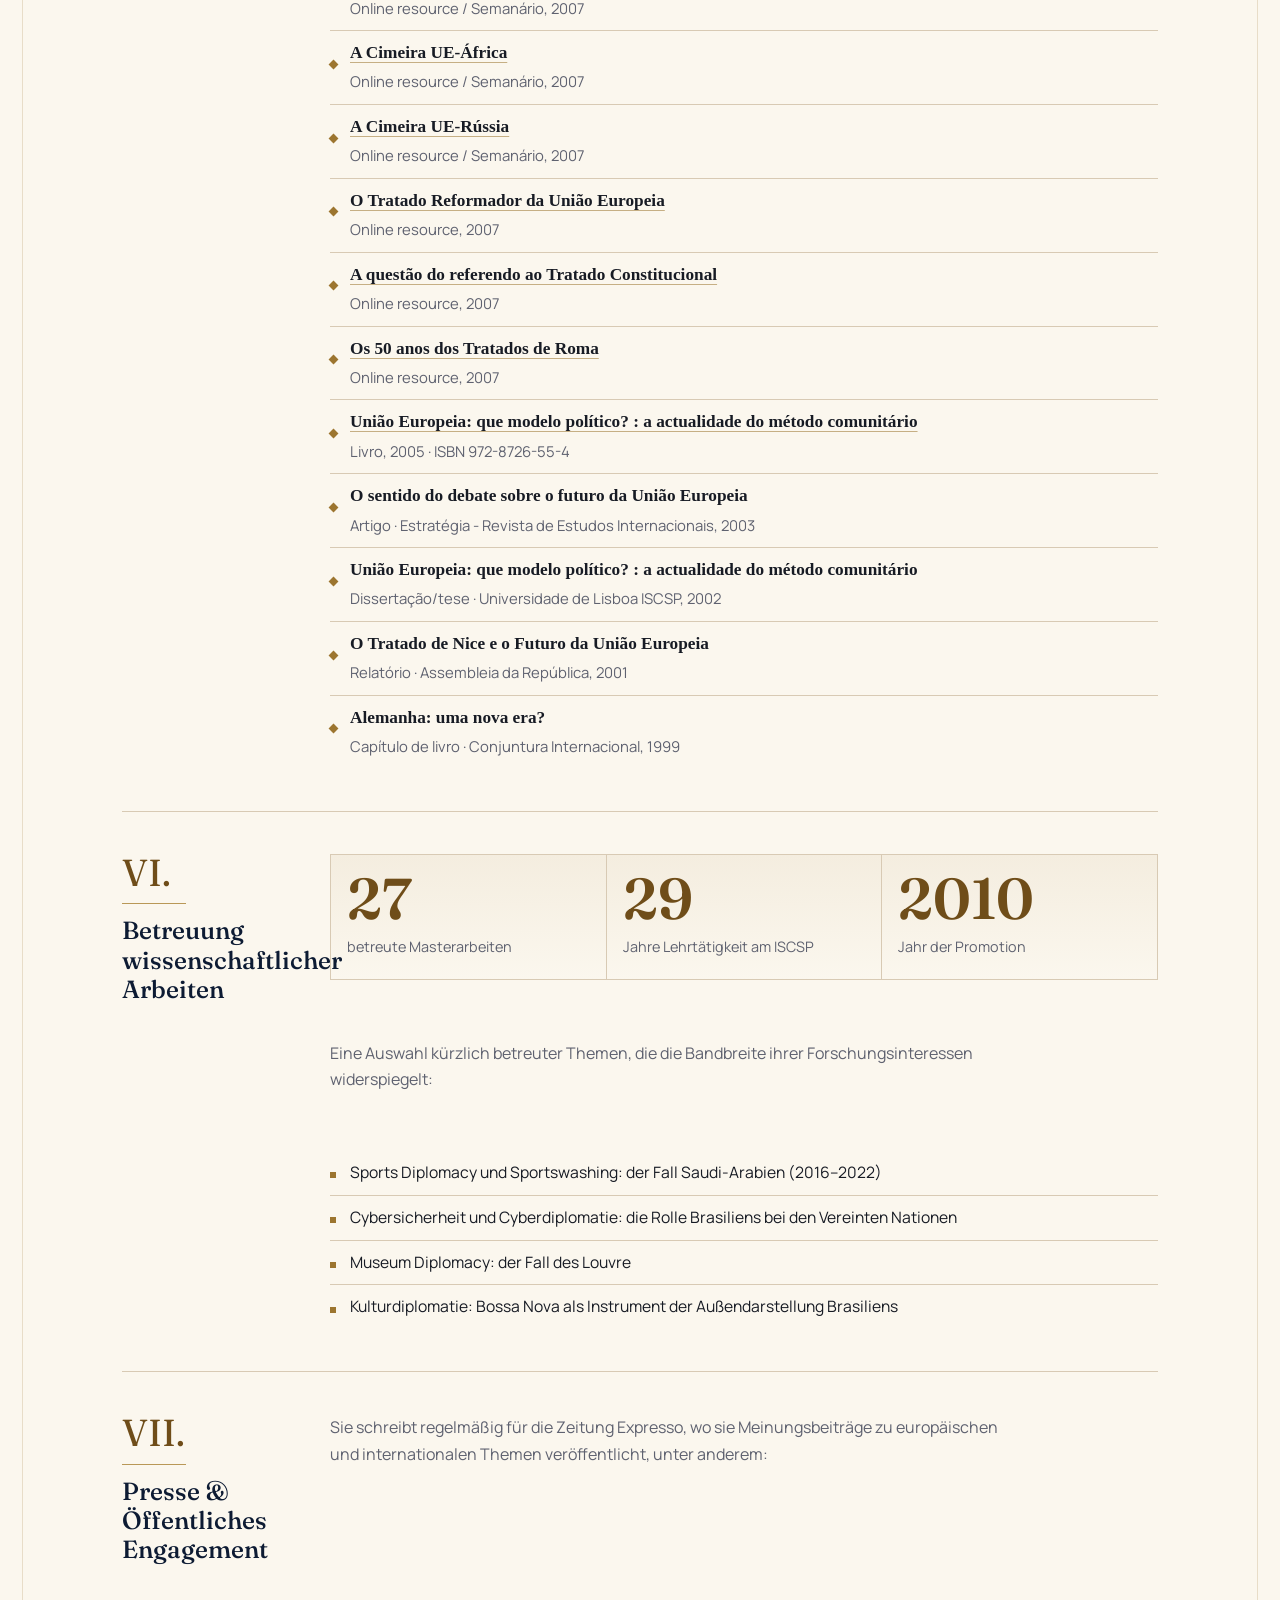
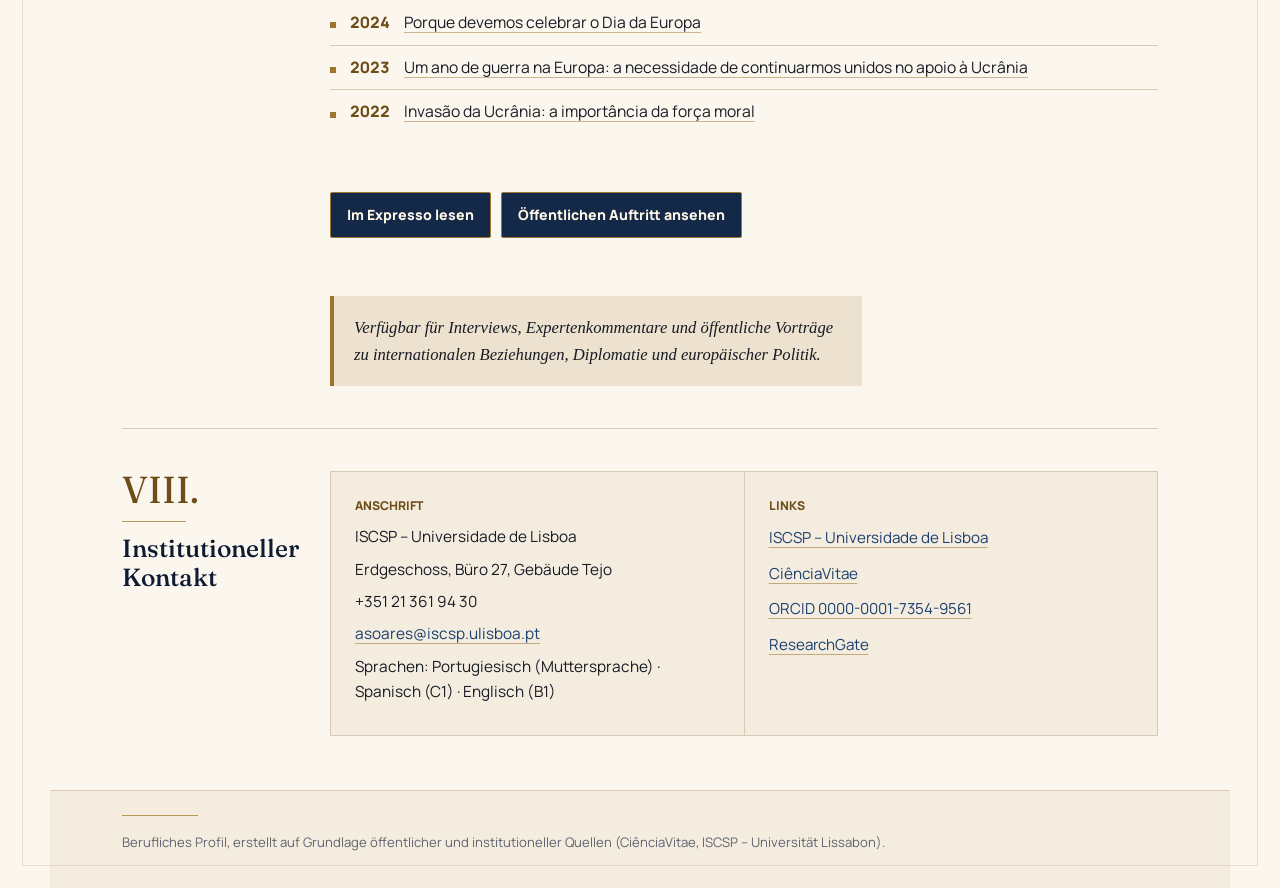
==== commit a882dfb3: "Remove incorrect supervised dissertation topic" ====
--- a/de/index.html
+++ b/de/index.html
@@ -126,7 +126,7 @@
         <div class="stat"><span class="num">2010</span><span class="lbl">Jahr der Promotion</span></div>
       </div>
       <p class="intro-line">Eine Auswahl kürzlich betreuter Themen, die die Bandbreite ihrer Forschungsinteressen widerspiegelt:</p>
-      <ul class="press-list"><li>Digitale Diplomatie: Chinas neue Einflussstrategie (2013–2021)</li><li>Sports Diplomacy und Sportswashing: der Fall Saudi-Arabien (2016–2022)</li><li>Cybersicherheit und Cyberdiplomatie: die Rolle Brasiliens bei den Vereinten Nationen</li><li>Museum Diplomacy: der Fall des Louvre</li><li>Kulturdiplomatie: Bossa Nova als Instrument der Außendarstellung Brasiliens</li></ul>
+      <ul class="press-list"><li>Sports Diplomacy und Sportswashing: der Fall Saudi-Arabien (2016–2022)</li><li>Cybersicherheit und Cyberdiplomatie: die Rolle Brasiliens bei den Vereinten Nationen</li><li>Museum Diplomacy: der Fall des Louvre</li><li>Kulturdiplomatie: Bossa Nova als Instrument der Außendarstellung Brasiliens</li></ul>
     </section>
 
     <section class="dossier">
